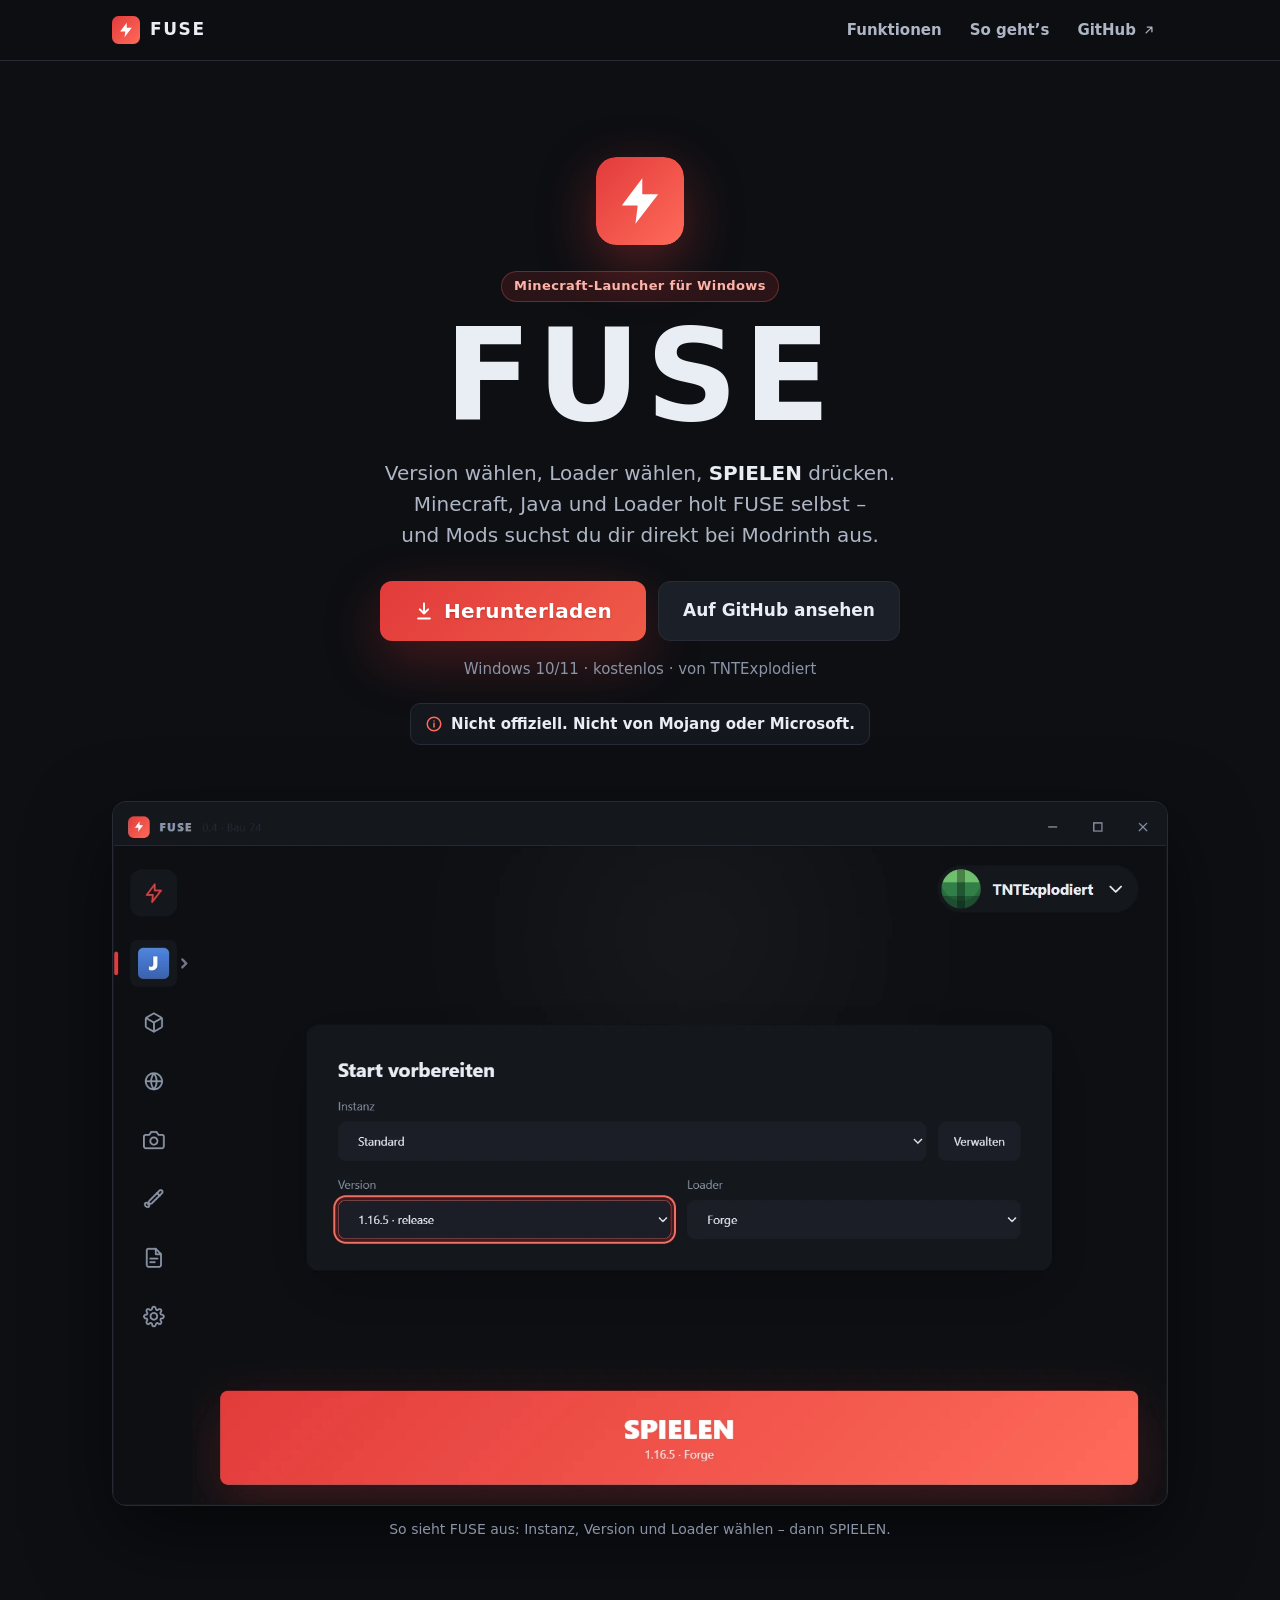
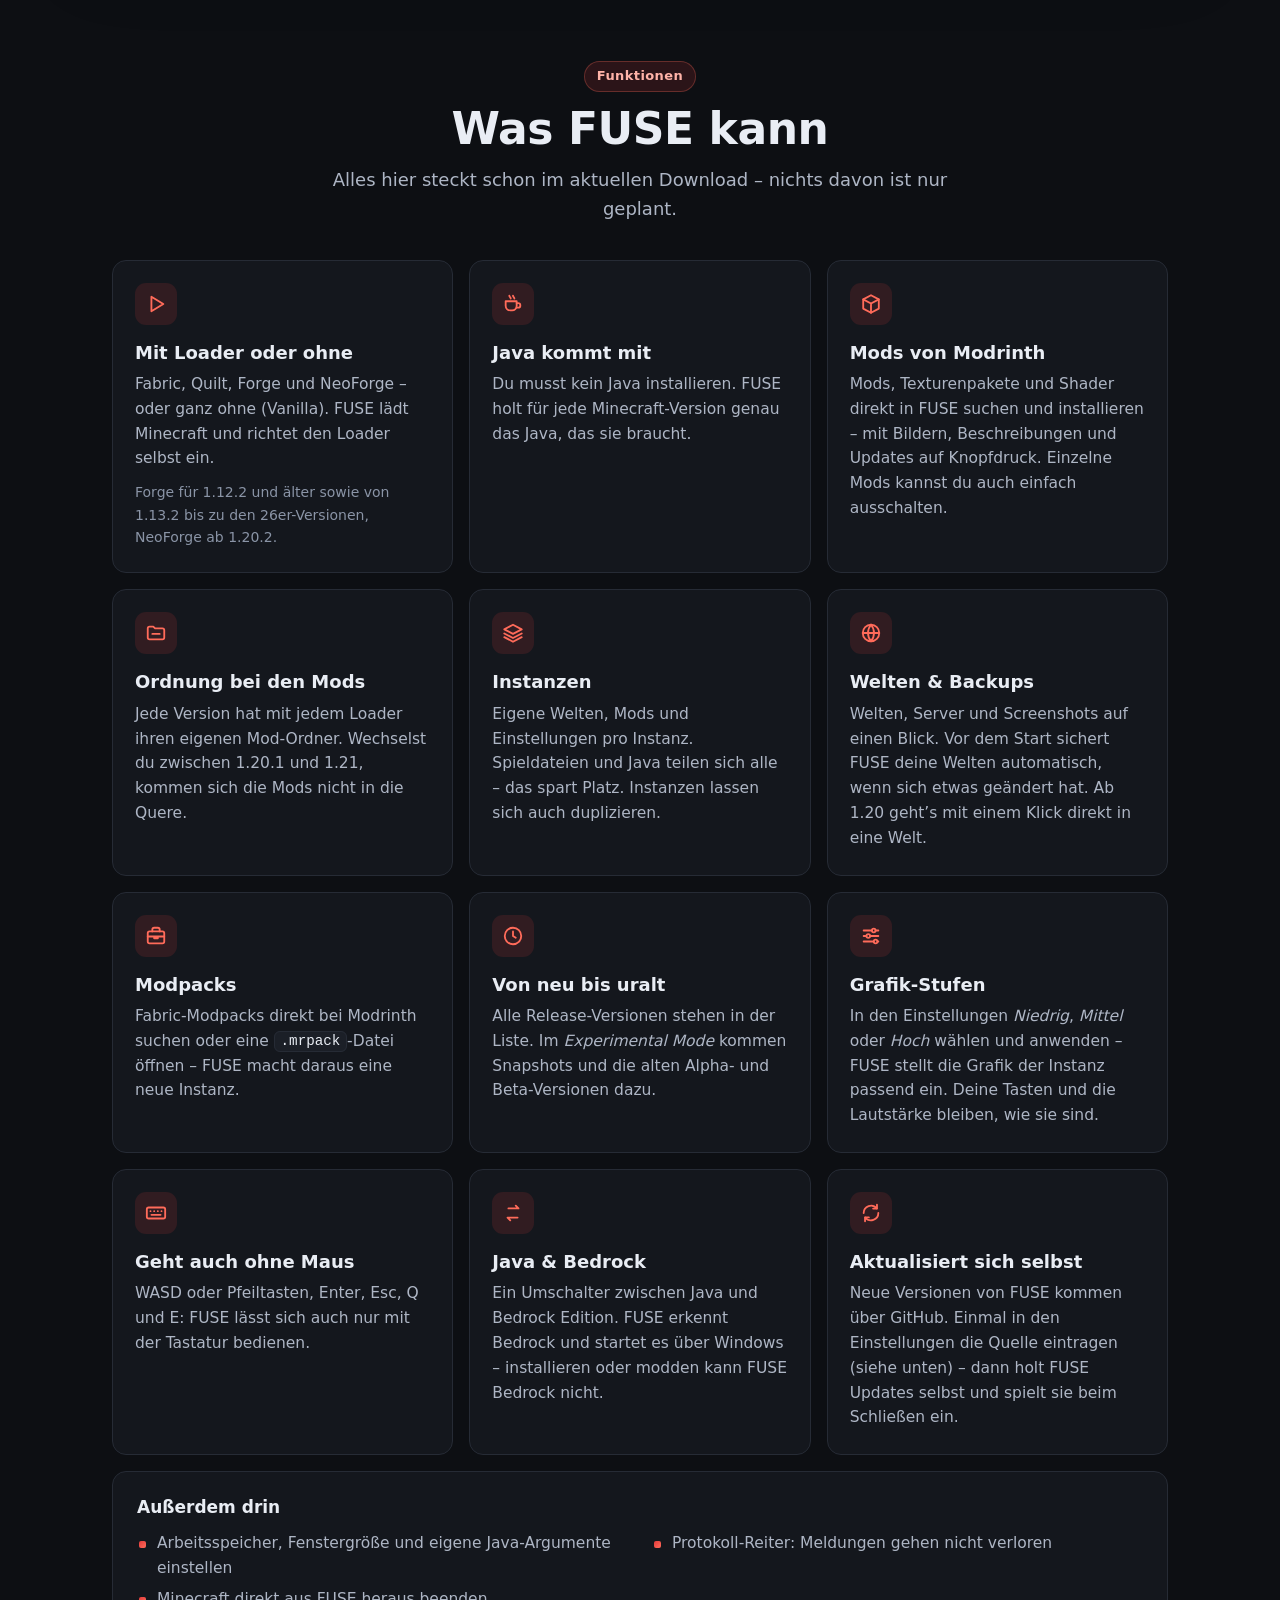
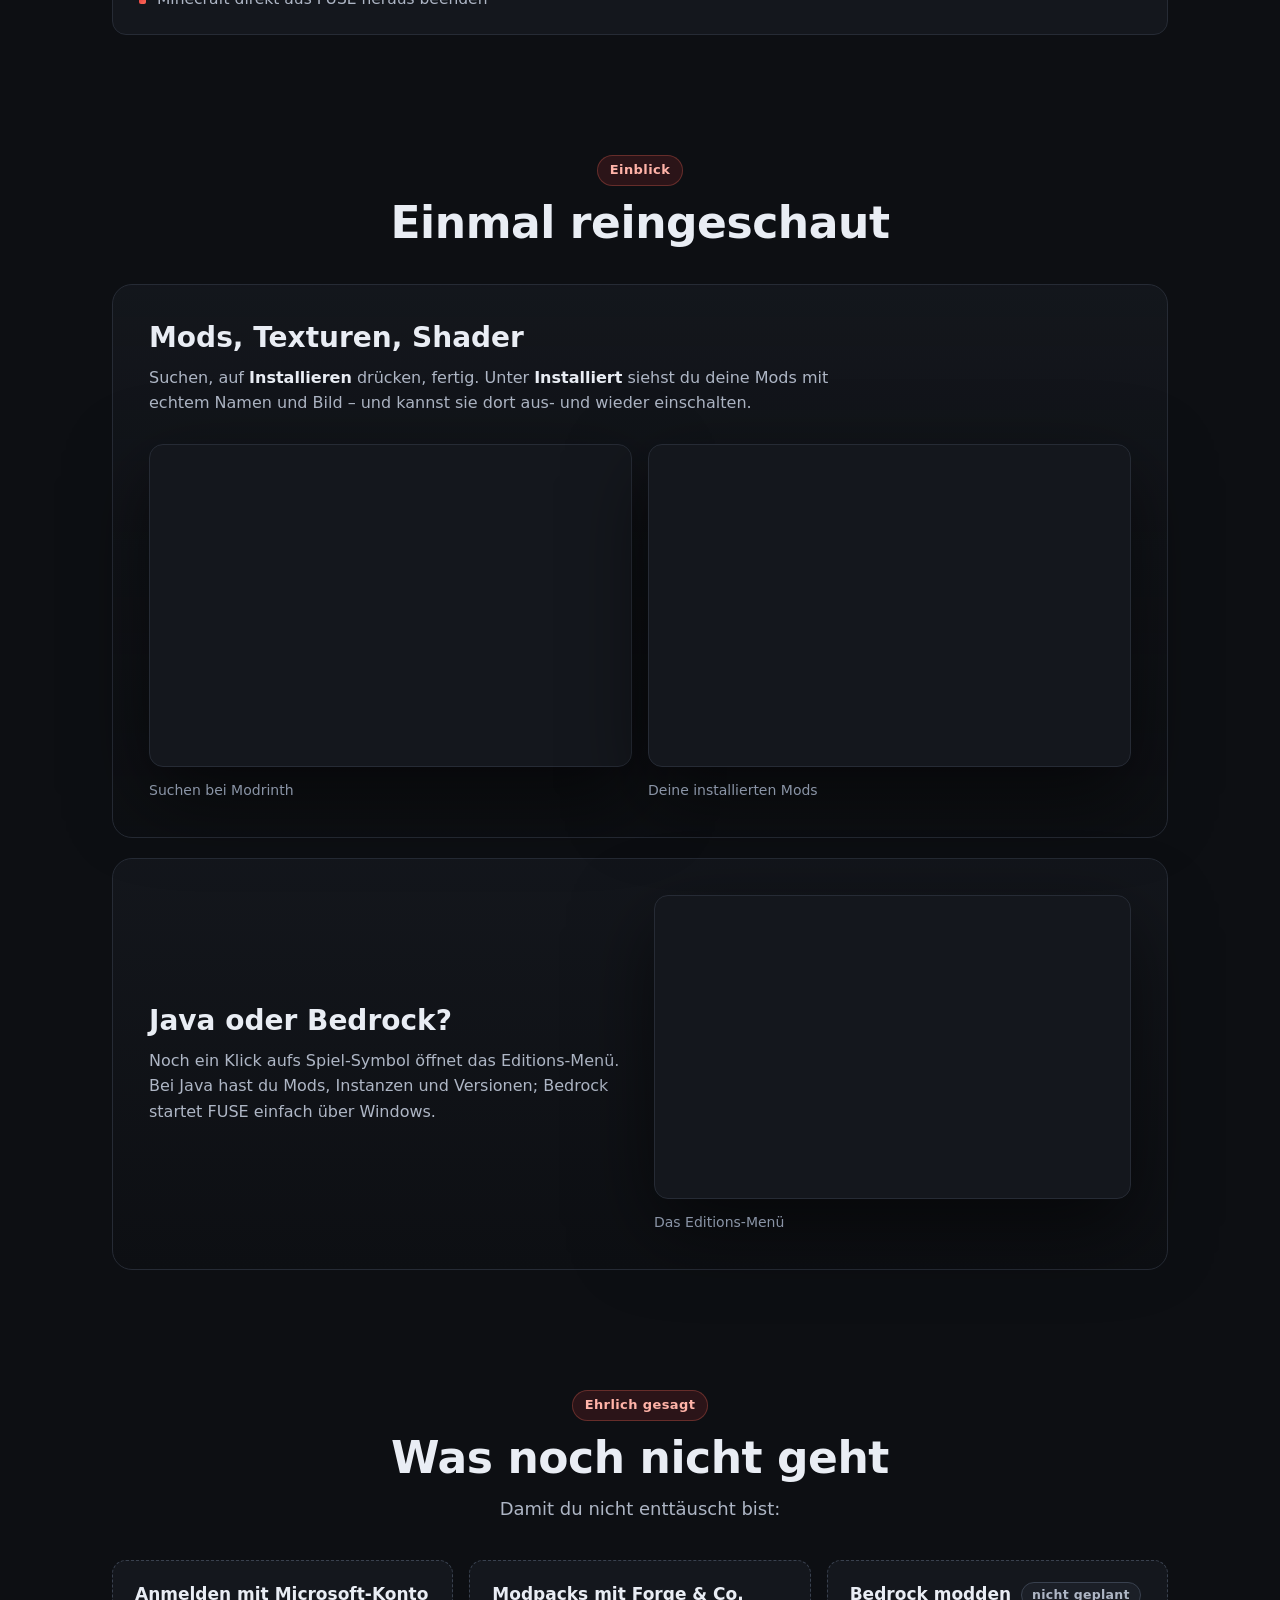
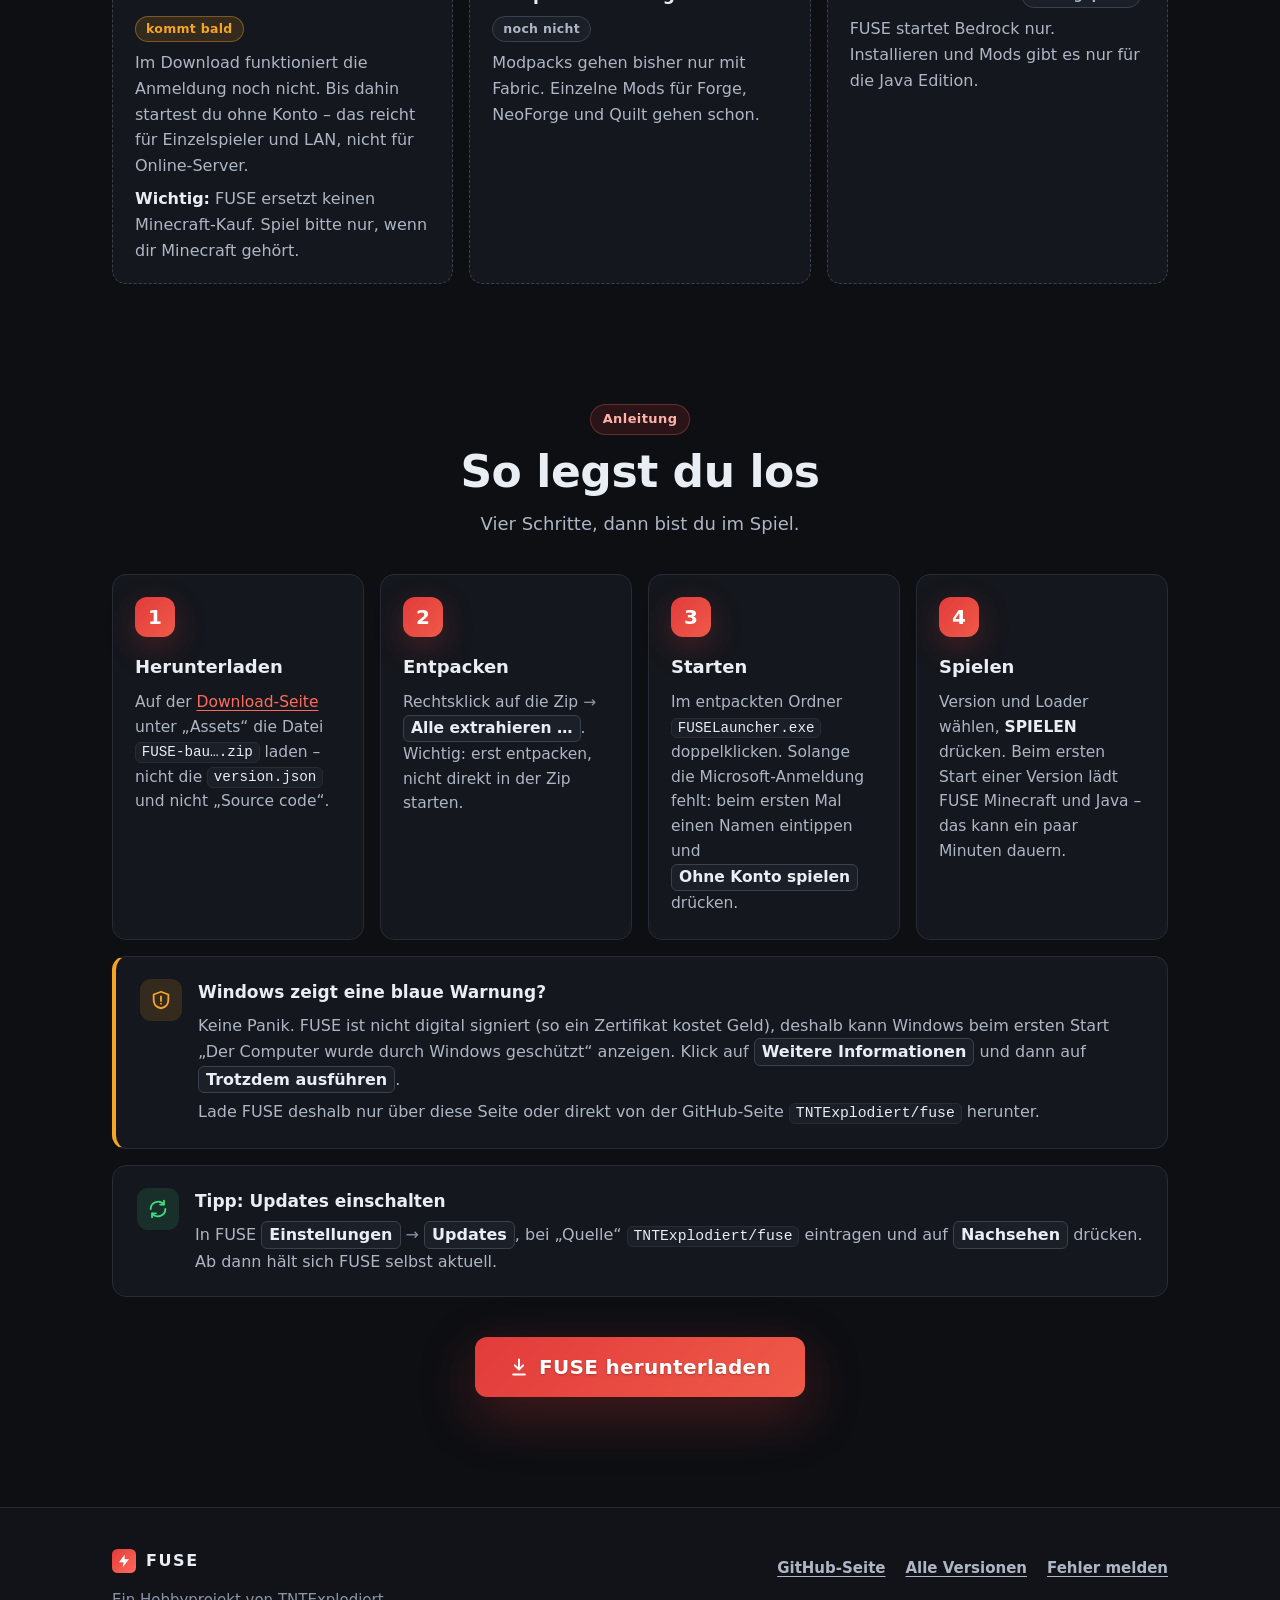
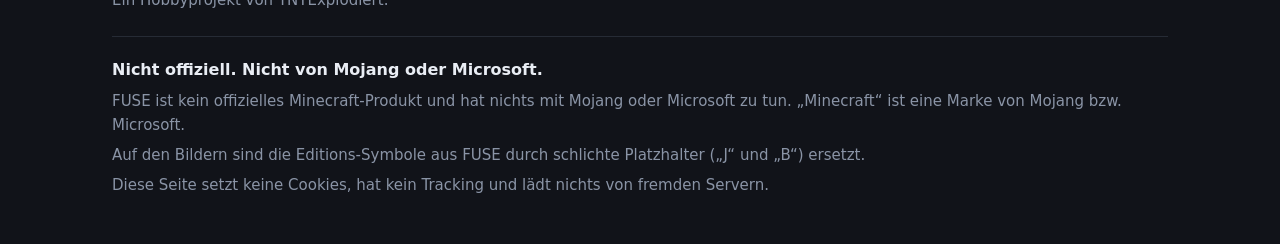
==== docs/index.html @ 9ece1433 "Webseite für FUSE Co-Authored-By: Claude Opus 5.5 <noreply@anthropic.com>" ====
<!DOCTYPE html>
<html lang="de">
<head>
  <meta charset="utf-8">
  <meta name="viewport" content="width=device-width, initial-scale=1">
  <!-- Nichts von fremden Servern: keine Schriften, keine Skripte, kein Tracking. -->
  <meta http-equiv="Content-Security-Policy" content="default-src 'self'; img-src 'self'; style-src 'self'; script-src 'none'; object-src 'none'; base-uri 'none'; form-action 'none'">
  <meta name="referrer" content="strict-origin-when-cross-origin">
  <title>FUSE</title>
  <meta name="description" content="FUSE ist ein kostenloser Minecraft-Launcher für Windows 10/11: Vanilla, Fabric, Quilt, Forge und NeoForge, Mods direkt von Modrinth, Instanzen und eigenes Java. Nicht offiziell. Nicht von Mojang oder Microsoft.">
  <meta name="author" content="TNTExplodiert">
  <meta name="theme-color" content="#0d0f13">
  <meta name="color-scheme" content="dark">

  <meta property="og:type" content="website">
  <meta property="og:locale" content="de_DE">
  <meta property="og:site_name" content="FUSE">
  <meta property="og:title" content="FUSE – Minecraft-Launcher für Windows">
  <meta property="og:description" content="Kostenlos für Windows 10/11. Vanilla, Fabric, Quilt, Forge und NeoForge, Mods direkt von Modrinth, Instanzen und eigenes Java. Nicht offiziell. Nicht von Mojang oder Microsoft.">
  <meta property="og:image" content="https://tntexplodiert.github.io/fuse/bilder/og-bild.png">
  <meta property="og:image:width" content="1200">
  <meta property="og:image:height" content="630">
  <meta property="og:image:alt" content="FUSE-Logo und ein Bild des Launchers mit dem roten SPIELEN-Knopf">
  <meta name="twitter:card" content="summary_large_image">

  <link rel="icon" href="favicon.ico" sizes="32x32">
  <link rel="icon" href="icon.svg" type="image/svg+xml">
  <link rel="apple-touch-icon" href="apple-touch-icon.png">
  <link rel="stylesheet" href="stil.css">
</head>
<body>
  <a class="sprung" href="#inhalt">Zum Inhalt springen</a>

  <header class="leiste">
    <div class="huelle leiste-innen">
      <a class="marke" href="#inhalt">
        <img src="icon.svg" width="28" height="28" alt="">
        <span>FUSE</span>
      </a>
      <nav aria-label="Bereiche der Seite">
        <ul>
          <li class="nur-breit"><a href="#funktionen">Funktionen</a></li>
          <li><a href="#so-gehts">So geht’s</a></li>
          <li>
            <a href="https://github.com/TNTExplodiert/fuse">GitHub
              <svg viewBox="0 0 24 24" fill="none" stroke="currentColor" stroke-width="2.2" stroke-linecap="round" stroke-linejoin="round" aria-hidden="true"><path d="M7 17 17 7M9 7h8v8"/></svg>
            </a>
          </li>
        </ul>
      </nav>
    </div>
  </header>

  <main id="inhalt">
    <div class="huelle">

      <section class="held" aria-labelledby="titel">
        <img class="held-logo" src="icon.svg" width="88" height="88" alt="FUSE-Logo: ein weißer Blitz auf rotem Grund">
        <p class="etikett">Minecraft-Launcher für Windows</p>
        <h1 id="titel">FUSE</h1>
        <p class="einleitung">
          Version wählen, Loader wählen, <strong>SPIELEN</strong> drücken.
          Minecraft, Java und Loader holt FUSE selbst – und Mods suchst du dir
          direkt bei Modrinth aus.
        </p>
        <div class="knoepfe">
          <a class="knopf knopf-haupt" href="https://github.com/TNTExplodiert/fuse/releases/latest">
            <svg viewBox="0 0 24 24" fill="none" stroke="currentColor" stroke-width="2.4" stroke-linecap="round" stroke-linejoin="round" aria-hidden="true"><path d="M12 3v12M7 10l5 5 5-5M5 21h14"/></svg>
            Herunterladen
          </a>
          <a class="knopf knopf-zweit" href="https://github.com/TNTExplodiert/fuse">Auf GitHub ansehen</a>
        </div>
        <p class="hinweis-klein">Windows 10/11 · kostenlos · von TNTExplodiert</p>
        <p class="nicht-offiziell">
          <svg viewBox="0 0 24 24" fill="none" stroke="currentColor" stroke-width="2" stroke-linecap="round" stroke-linejoin="round" aria-hidden="true"><circle cx="12" cy="12" r="9"/><path d="M12 11v5M12 8h.01"/></svg>
          <strong>Nicht offiziell. Nicht von Mojang oder Microsoft.</strong>
        </p>
      </section>

      <figure class="buehne">
        <div class="fenster">
          <img src="bilder/start.webp"
               srcset="bilder/start-800.webp 800w, bilder/start.webp 1612w"
               sizes="(min-width: 1144px) 1080px, calc(100vw - 40px)"
               width="1612" height="1076" fetchpriority="high"
               alt="Das FUSE-Fenster: links die Seitenleiste, in der Mitte die Karte „Start vorbereiten“ mit Instanz „Standard“, Version 1.16.5 und Loader Forge, unten der große rote SPIELEN-Knopf.">
        </div>
        <figcaption>So sieht FUSE aus: Instanz, Version und Loader wählen – dann SPIELEN.</figcaption>
      </figure>

      <!-- Jede Karte ist gegen launcher/STAND.md („Was FUSE kann“ und die
           Bau-Abschnitte) bzw. den Quelltext geprüft und steckt im Download
           (Bau 74, gilt auch für Bau 75). Die Microsoft-Anmeldung steht
           deshalb NICHT hier (azure_id ist im Download leer).
           „Ohne Konto spielen“ steht bewusst nicht als Werbe-Karte hier,
           sondern nur ehrlich unter „Was noch nicht geht“ (mit Kauf-Hinweis). -->
      <section id="funktionen" class="abschnitt" aria-labelledby="funktionen-titel">
        <div class="abschnitt-kopf">
          <p class="etikett">Funktionen</p>
          <h2 id="funktionen-titel">Was FUSE kann</h2>
          <p>Alles hier steckt schon im aktuellen Download – nichts davon ist nur geplant.</p>
        </div>

        <ul class="karten">
          <li class="karte">
            <span class="symbol"><svg viewBox="0 0 24 24" fill="none" stroke="currentColor" stroke-width="2" stroke-linecap="round" stroke-linejoin="round" aria-hidden="true"><path d="M7 4v16l13-8z"/></svg></span>
            <h3>Mit Loader oder ohne</h3>
            <p>Fabric, Quilt, Forge und NeoForge – oder ganz ohne (Vanilla). FUSE lädt Minecraft und richtet den Loader selbst ein.</p>
            <p class="klein">Forge für 1.12.2 und älter sowie von 1.13.2 bis zu den 26er-Versionen, NeoForge ab 1.20.2.</p>
          </li>
          <li class="karte">
            <span class="symbol"><svg viewBox="0 0 24 24" fill="none" stroke="currentColor" stroke-width="2" stroke-linecap="round" stroke-linejoin="round" aria-hidden="true"><path d="M4 9h12v5a5 5 0 0 1-5 5H9a5 5 0 0 1-5-5z"/><path d="M16 11h1.5a2.5 2.5 0 0 1 0 5H16"/><path d="M8 3c0 1.5 1.5 1.5 1.5 3M12 3c0 1.5 1.5 1.5 1.5 3"/></svg></span>
            <h3>Java kommt mit</h3>
            <p>Du musst kein Java installieren. FUSE holt für jede Minecraft-Version genau das Java, das sie braucht.</p>
          </li>
          <li class="karte">
            <span class="symbol"><svg viewBox="0 0 24 24" fill="none" stroke="currentColor" stroke-width="2" stroke-linecap="round" stroke-linejoin="round" aria-hidden="true"><path d="M12 2.5 3.5 7v10l8.5 4.5 8.5-4.5V7z"/><path d="M3.5 7 12 11.5 20.5 7M12 11.5v10"/></svg></span>
            <h3>Mods von Modrinth</h3>
            <p>Mods, Texturenpakete und Shader direkt in FUSE suchen und installieren – mit Bildern, Beschreibungen und Updates auf Knopfdruck. Einzelne Mods kannst du auch einfach ausschalten.</p>
          </li>
          <li class="karte">
            <span class="symbol"><svg viewBox="0 0 24 24" fill="none" stroke="currentColor" stroke-width="2" stroke-linecap="round" stroke-linejoin="round" aria-hidden="true"><path d="M3 7a2 2 0 0 1 2-2h4l2 2h8a2 2 0 0 1 2 2v8a2 2 0 0 1-2 2H5a2 2 0 0 1-2-2z"/><path d="M8 13h8"/></svg></span>
            <h3>Ordnung bei den Mods</h3>
            <p>Jede Version hat mit jedem Loader ihren eigenen Mod-Ordner. Wechselst du zwischen 1.20.1 und 1.21, kommen sich die Mods nicht in die Quere.</p>
          </li>
          <li class="karte">
            <span class="symbol"><svg viewBox="0 0 24 24" fill="none" stroke="currentColor" stroke-width="2" stroke-linecap="round" stroke-linejoin="round" aria-hidden="true"><path d="M12 3 2.5 8 12 13l9.5-5z"/><path d="M2.5 12.5 12 17.5l9.5-5M2.5 16.5 12 21.5l9.5-5"/></svg></span>
            <h3>Instanzen</h3>
            <p>Eigene Welten, Mods und Einstellungen pro Instanz. Spieldateien und Java teilen sich alle – das spart Platz. Instanzen lassen sich auch duplizieren.</p>
          </li>
          <li class="karte">
            <span class="symbol"><svg viewBox="0 0 24 24" fill="none" stroke="currentColor" stroke-width="2" stroke-linecap="round" stroke-linejoin="round" aria-hidden="true"><circle cx="12" cy="12" r="9"/><path d="M3 12h18M12 3a14 14 0 0 1 0 18M12 3a14 14 0 0 0 0 18"/></svg></span>
            <h3>Welten &amp; Backups</h3>
            <p>Welten, Server und Screenshots auf einen Blick. Vor dem Start sichert FUSE deine Welten automatisch, wenn sich etwas geändert hat. Ab 1.20 geht’s mit einem Klick direkt in eine Welt.</p>
          </li>
          <li class="karte">
            <span class="symbol"><svg viewBox="0 0 24 24" fill="none" stroke="currentColor" stroke-width="2" stroke-linecap="round" stroke-linejoin="round" aria-hidden="true"><rect x="3" y="7" width="18" height="13" rx="2"/><path d="M8 7V5a2 2 0 0 1 2-2h4a2 2 0 0 1 2 2v2M3 12.5h18M10 12.5v2h4v-2"/></svg></span>
            <h3>Modpacks</h3>
            <p>Fabric-Modpacks direkt bei Modrinth suchen oder eine <code>.mrpack</code>-Datei öffnen – FUSE macht daraus eine neue Instanz.</p>
          </li>
          <li class="karte">
            <span class="symbol"><svg viewBox="0 0 24 24" fill="none" stroke="currentColor" stroke-width="2" stroke-linecap="round" stroke-linejoin="round" aria-hidden="true"><circle cx="12" cy="12" r="9"/><path d="M12 7v5l3 2"/></svg></span>
            <h3>Von neu bis uralt</h3>
            <p>Alle Release-Versionen stehen in der Liste. Im <em>Experimental Mode</em> kommen Snapshots und die alten Alpha- und Beta-Versionen dazu.</p>
          </li>
          <li class="karte">
            <span class="symbol"><svg viewBox="0 0 24 24" fill="none" stroke="currentColor" stroke-width="2" stroke-linecap="round" stroke-linejoin="round" aria-hidden="true"><path d="M4 6h9M17 6h3M4 12h3M11 12h9M4 18h11M19 18h1"/><circle cx="15" cy="6" r="2"/><circle cx="9" cy="12" r="2"/><circle cx="17" cy="18" r="2"/></svg></span>
            <h3>Grafik-Stufen</h3>
            <p>In den Einstellungen <em>Niedrig</em>, <em>Mittel</em> oder <em>Hoch</em> wählen und anwenden – FUSE stellt die Grafik der Instanz passend ein. Deine Tasten und die Lautstärke bleiben, wie sie sind.</p>
          </li>
          <li class="karte">
            <span class="symbol"><svg viewBox="0 0 24 24" fill="none" stroke="currentColor" stroke-width="2" stroke-linecap="round" stroke-linejoin="round" aria-hidden="true"><rect x="2" y="6" width="20" height="12" rx="2"/><path d="M6 10h.01M10 10h.01M14 10h.01M18 10h.01M7 14h10"/></svg></span>
            <h3>Geht auch ohne Maus</h3>
            <p>WASD oder Pfeiltasten, Enter, Esc, Q und E: FUSE lässt sich auch nur mit der Tastatur bedienen.</p>
          </li>
          <li class="karte">
            <span class="symbol"><svg viewBox="0 0 24 24" fill="none" stroke="currentColor" stroke-width="2" stroke-linecap="round" stroke-linejoin="round" aria-hidden="true"><path d="M7 7h11l-3-3M17 17H6l3 3"/></svg></span>
            <h3>Java &amp; Bedrock</h3>
            <p>Ein Umschalter zwischen Java und Bedrock Edition. FUSE erkennt Bedrock und startet es über Windows – installieren oder modden kann FUSE Bedrock nicht.</p>
          </li>
          <li class="karte">
            <span class="symbol"><svg viewBox="0 0 24 24" fill="none" stroke="currentColor" stroke-width="2" stroke-linecap="round" stroke-linejoin="round" aria-hidden="true"><path d="M20 12a8 8 0 0 1-14.3 4.9M4 12a8 8 0 0 1 14.3-4.9"/><path d="M18.5 3v4.2h-4.2M5.5 21v-4.2h4.2"/></svg></span>
            <h3>Aktualisiert sich selbst</h3>
            <p>Neue Versionen von FUSE kommen über GitHub. Einmal in den Einstellungen die Quelle eintragen (siehe unten) – dann holt FUSE Updates selbst und spielt sie beim Schließen ein.</p>
          </li>
        </ul>

        <div class="ausserdem">
          <h3>Außerdem drin</h3>
          <ul>
            <li>Arbeitsspeicher, Fenstergröße und eigene Java-Argumente einstellen</li>
            <li>Protokoll-Reiter: Meldungen gehen nicht verloren</li>
            <li>Minecraft direkt aus FUSE heraus beenden</li>
          </ul>
        </div>
      </section>

      <section class="abschnitt" aria-labelledby="einblick-titel">
        <div class="abschnitt-kopf">
          <p class="etikett">Einblick</p>
          <h2 id="einblick-titel">Einmal reingeschaut</h2>
        </div>

        <div class="einblick">
          <div class="einblick-text">
            <h3>Mods, Texturen, Shader</h3>
            <p>
              Suchen, auf <strong>Installieren</strong> drücken, fertig. Unter
              <strong>Installiert</strong> siehst du deine Mods mit echtem Namen
              und Bild – und kannst sie dort aus- und wieder einschalten.
            </p>
          </div>
          <div class="einblick-bilder zwei">
            <figure>
              <div class="fenster">
                <img src="bilder/mods-suche.webp"
                     srcset="bilder/mods-suche-640.webp 640w, bilder/mods-suche.webp 1072w"
                     sizes="(min-width: 1144px) 484px, (min-width: 720px) calc(50vw - 76px), calc(100vw - 76px)"
                     width="1072" height="715" loading="lazy" decoding="async"
                     alt="FUSE, Bereich Mods mit „Suchen“: eine Liste von Modrinth mit Fabric API, Sodium, Iris Shaders, Entity Culling und Cloth Config API, jeweils mit Downloadzahl und Knopf „Installieren“.">
              </div>
              <figcaption>Suchen bei Modrinth</figcaption>
            </figure>
            <figure>
              <div class="fenster">
                <img src="bilder/mods-installiert.webp"
                     srcset="bilder/mods-installiert-640.webp 640w, bilder/mods-installiert.webp 1072w"
                     sizes="(min-width: 1144px) 484px, (min-width: 720px) calc(50vw - 76px), calc(100vw - 76px)"
                     width="1072" height="715" loading="lazy" decoding="async"
                     alt="FUSE, Bereich Mods mit „Installiert“: installierte Mods wie Cloth Config API, Fabric API, Iris Shaders, Sodium und Xaeros Minimap, jeweils mit Knopf „Ausschalten“ und grünem Haken „Installiert“.">
              </div>
              <figcaption>Deine installierten Mods</figcaption>
            </figure>
          </div>
        </div>

        <div class="einblick einblick-schmal">
          <div class="einblick-text">
            <h3>Java oder Bedrock?</h3>
            <p>
              Noch ein Klick aufs Spiel-Symbol öffnet das Editions-Menü. Bei
              Java hast du Mods, Instanzen und Versionen; Bedrock startet FUSE
              einfach über Windows.
            </p>
          </div>
          <div class="einblick-bilder">
            <figure>
              <div class="fenster fenster-klein">
                <img src="bilder/edition-menue.webp" width="520" height="330"
                     loading="lazy" decoding="async"
                     alt="Ausschnitt aus FUSE: ein aufgeklapptes Menü mit „Java Edition – Mods, Instanzen, Versionen“ (ausgewählt) und „Bedrock Edition – Minecraft für Windows“.">
              </div>
              <figcaption>Das Editions-Menü</figcaption>
            </figure>
          </div>
        </div>
      </section>

      <section class="abschnitt" aria-labelledby="bald-titel">
        <div class="abschnitt-kopf">
          <p class="etikett">Ehrlich gesagt</p>
          <h2 id="bald-titel">Was noch nicht geht</h2>
          <p>Damit du nicht enttäuscht bist:</p>
        </div>
        <ul class="ehrlich">
          <li>
            <h3>Anmelden mit Microsoft-Konto <span class="marke-bald">kommt bald</span></h3>
            <p>Im Download funktioniert die Anmeldung noch nicht. Bis dahin startest du ohne Konto – das reicht für Einzelspieler und LAN, nicht für Online-Server.</p>
            <p><strong>Wichtig:</strong> FUSE ersetzt keinen Minecraft-Kauf. Spiel bitte nur, wenn dir Minecraft gehört.</p>
          </li>
          <li>
            <h3>Modpacks mit Forge &amp; Co. <span class="marke-nein">noch nicht</span></h3>
            <p>Modpacks gehen bisher nur mit Fabric. Einzelne Mods für Forge, NeoForge und Quilt gehen schon.</p>
          </li>
          <li>
            <h3>Bedrock modden <span class="marke-nein">nicht geplant</span></h3>
            <p>FUSE startet Bedrock nur. Installieren und Mods gibt es nur für die Java Edition.</p>
          </li>
        </ul>
      </section>

      <section id="so-gehts" class="abschnitt" aria-labelledby="so-gehts-titel">
        <div class="abschnitt-kopf">
          <p class="etikett">Anleitung</p>
          <h2 id="so-gehts-titel">So legst du los</h2>
          <p>Vier Schritte, dann bist du im Spiel.</p>
        </div>

        <ol class="schritte">
          <li>
            <h3>Herunterladen</h3>
            <p>Auf der <a href="https://github.com/TNTExplodiert/fuse/releases/latest">Download-Seite</a> unter „Assets“ die Datei <code>FUSE-bau….zip</code> laden – nicht die <code>version.json</code> und nicht „Source code“.</p>
          </li>
          <li>
            <h3>Entpacken</h3>
            <p>Rechtsklick auf die Zip <span class="pfeil" aria-hidden="true">→</span><span class="nur-vorlesen"> dann</span> <span class="knopftext">Alle extrahieren …</span>. Wichtig: erst entpacken, nicht direkt in der Zip starten.</p>
          </li>
          <li>
            <h3>Starten</h3>
            <p>Im entpackten Ordner <code>FUSELauncher.exe</code> doppelklicken. Solange die Microsoft-Anmeldung fehlt: beim ersten Mal einen Namen eintippen und <span class="knopftext">Ohne Konto spielen</span> drücken.</p>
          </li>
          <li>
            <h3>Spielen</h3>
            <p>Version und Loader wählen, <strong>SPIELEN</strong> drücken. Beim ersten Start einer Version lädt FUSE Minecraft und Java – das kann ein paar Minuten dauern.</p>
          </li>
        </ol>

        <aside class="kasten kasten-warn" aria-labelledby="smartscreen-titel">
          <span class="symbol"><svg viewBox="0 0 24 24" fill="none" stroke="currentColor" stroke-width="2" stroke-linecap="round" stroke-linejoin="round" aria-hidden="true"><path d="M12 3 4 6v6c0 5 3.5 8 8 9 4.5-1 8-4 8-9V6z"/><path d="M12 8v5M12 16h.01"/></svg></span>
          <div>
            <h3 id="smartscreen-titel">Windows zeigt eine blaue Warnung?</h3>
            <p>
              Keine Panik. FUSE ist nicht digital signiert (so ein Zertifikat kostet Geld),
              deshalb kann Windows beim ersten Start
              „Der Computer wurde durch Windows geschützt“ anzeigen.
              Klick auf <span class="knopftext">Weitere Informationen</span>
              und dann auf <span class="knopftext">Trotzdem ausführen</span>.
            </p>
            <p>Lade FUSE deshalb nur über diese Seite oder direkt von der GitHub-Seite <code>TNTExplodiert/fuse</code> herunter.</p>
          </div>
        </aside>

        <aside class="kasten kasten-tipp" aria-labelledby="updates-titel">
          <span class="symbol"><svg viewBox="0 0 24 24" fill="none" stroke="currentColor" stroke-width="2" stroke-linecap="round" stroke-linejoin="round" aria-hidden="true"><path d="M20 12a8 8 0 0 1-14.3 4.9M4 12a8 8 0 0 1 14.3-4.9"/><path d="M18.5 3v4.2h-4.2M5.5 21v-4.2h4.2"/></svg></span>
          <div>
            <h3 id="updates-titel">Tipp: Updates einschalten</h3>
            <p>
              In FUSE <span class="knopftext">Einstellungen</span>
              <span class="pfeil" aria-hidden="true">→</span><span class="nur-vorlesen"> dann</span>
              <span class="knopftext">Updates</span>, bei „Quelle“
              <code>TNTExplodiert/fuse</code> eintragen und auf
              <span class="knopftext">Nachsehen</span> drücken.
              Ab dann hält sich FUSE selbst aktuell.
            </p>
          </div>
        </aside>

        <div class="unten-knopf">
          <a class="knopf knopf-haupt" href="https://github.com/TNTExplodiert/fuse/releases/latest">
            <svg viewBox="0 0 24 24" fill="none" stroke="currentColor" stroke-width="2.4" stroke-linecap="round" stroke-linejoin="round" aria-hidden="true"><path d="M12 3v12M7 10l5 5 5-5M5 21h14"/></svg>
            FUSE herunterladen
          </a>
        </div>
      </section>

    </div>
  </main>

  <footer class="fuss">
    <div class="huelle fuss-raster">
      <div>
        <a class="marke" href="#inhalt">
          <img src="icon.svg" width="24" height="24" alt="">
          <span>FUSE</span>
        </a>
        <p class="fuss-wer">Ein Hobbyprojekt von TNTExplodiert.</p>
      </div>
      <ul class="fuss-links">
        <li><a href="https://github.com/TNTExplodiert/fuse">GitHub-Seite</a></li>
        <li><a href="https://github.com/TNTExplodiert/fuse/releases">Alle Versionen</a></li>
        <li><a href="https://github.com/TNTExplodiert/fuse/issues">Fehler melden</a></li>
      </ul>
      <div class="fuss-hinweis">
        <p><strong>Nicht offiziell. Nicht von Mojang oder Microsoft.</strong></p>
        <p>FUSE ist kein offizielles Minecraft-Produkt und hat nichts mit Mojang oder Microsoft zu tun. „Minecraft“ ist eine Marke von Mojang bzw. Microsoft.</p>
        <p>Auf den Bildern sind die Editions-Symbole aus FUSE durch schlichte Platzhalter („J“ und „B“) ersetzt.</p>
        <p>Diese Seite setzt keine Cookies, hat kein Tracking und lädt nichts von fremden Servern.</p>
      </div>
    </div>
  </footer>
</body>
</html>
---- docs/stil.css ----
/* FUSE – Webseite.
   Farben und Schrift kommen aus dem Launcher selbst (ui/index.html, :root).
   Bewusst einheitlich dunkel: das ist die Launcher-Welt. Alle Farben sind
   ausdrücklich gesetzt, nichts hängt am hellen/dunklen Modus des Browsers.
   Keine fremden Server: nur Systemschriften, alle Bilder liegen im Ordner. */

:root {
  --bg: #0d0f13;
  --bg-2: #14171d;
  --bg-3: #1b1f27;
  --rand: #262b35;
  --rand-hell: #39414f;
  --text: #e9edf4;
  --text-2: #8a94a6;
  --text-3: #aeb6c5;
  --akzent: #e23b3b;
  --akzent-2: #ff6b5a;
  /* Ende des Knopf-Verlaufs etwas dunkler als --akzent-2, damit weiße
     Schrift auf dem ganzen Knopf mindestens 3:1 hat (große, fette Schrift). */
  --akzent-knopf: #ef5a48;
  --warn: #f5a524;
  --gut: #3ddc84;
  --schrift: system-ui, "Segoe UI", Arial, sans-serif;
  --mono: ui-monospace, "Cascadia Mono", Consolas, monospace;
  --breite: 1120px;
  --rundung: 14px;
  --t-kurz: 120ms;
  --t-mittel: 180ms;
  --kurve: cubic-bezier(.2, .8, .2, 1);
  color-scheme: dark;
}

*,
*::before,
*::after {
  box-sizing: border-box;
}

html {
  background: var(--bg);
  color: var(--text);
  -webkit-text-size-adjust: 100%;
  text-size-adjust: 100%;
}

body {
  margin: 0;
  min-height: 100vh;
  background: var(--bg);
  color: var(--text);
  font-family: var(--schrift);
  font-size: 16px;
  line-height: 1.6;
  overflow-x: hidden;
}

/* Das feine Raster aus dem Launcher-Hintergrund. */
body::before {
  content: "";
  position: fixed;
  inset: 0;
  z-index: -1;
  pointer-events: none;
  opacity: .22;
  background-image:
    linear-gradient(rgba(255, 255, 255, .05) 1px, transparent 1px),
    linear-gradient(90deg, rgba(255, 255, 255, .05) 1px, transparent 1px);
  background-size: 32px 32px;
  -webkit-mask-image: radial-gradient(circle at 50% 20%, #000 0, transparent 70%);
  mask-image: radial-gradient(circle at 50% 20%, #000 0, transparent 70%);
}

img {
  display: block;
  max-width: 100%;
  height: auto;
}

a {
  color: var(--akzent-2);
  text-underline-offset: 3px;
}

a:hover {
  color: #ff8a7c;
}

h1,
h2,
h3,
p,
ul,
ol,
figure {
  margin: 0;
}

strong {
  color: var(--text);
  font-weight: 700;
}

code {
  font-family: var(--mono);
  font-size: .92em;
  padding: .1em .4em;
  border-radius: 6px;
  background: var(--bg-3);
  border: 1px solid var(--rand);
  color: var(--text);
  white-space: nowrap;
}

/* Tastatur-Fokus: derselbe Ring wie im Launcher. */
:focus {
  outline: none;
}

:focus-visible {
  outline: 2px solid var(--akzent-2);
  outline-offset: 3px;
  border-radius: 6px;
}

.huelle {
  width: 100%;
  max-width: var(--breite);
  margin: 0 auto;
  padding: 0 20px;
}

/* ---------- Sprunglink ---------- */

.sprung {
  position: absolute;
  left: 12px;
  top: -100px;
  z-index: 100;
  padding: 10px 16px;
  border-radius: 10px;
  background: var(--bg-3);
  color: var(--text);
  border: 1px solid var(--rand-hell);
  font-weight: 700;
  text-decoration: none;
}

.sprung:focus-visible {
  top: 12px;
}

/* ---------- Kopfleiste ---------- */

.leiste {
  position: sticky;
  top: 0;
  z-index: 10;
  background: rgba(13, 15, 19, .82);
  border-bottom: 1px solid var(--rand);
  -webkit-backdrop-filter: blur(10px);
  backdrop-filter: blur(10px);
}

.leiste-innen {
  display: flex;
  align-items: center;
  gap: 16px;
  min-height: 60px;
}

.marke {
  display: inline-flex;
  align-items: center;
  gap: 10px;
  color: var(--text);
  text-decoration: none;
  font-weight: 900;
  letter-spacing: 1.6px;
  font-size: 17px;
}

.marke:hover {
  color: var(--text);
}

.leiste nav {
  margin-left: auto;
}

.leiste ul {
  display: flex;
  gap: 4px;
  list-style: none;
  padding: 0;
}

.leiste nav a {
  display: inline-flex;
  align-items: center;
  gap: 6px;
  min-height: 40px;
  padding: 0 12px;
  border-radius: 10px;
  color: var(--text-3);
  text-decoration: none;
  font-size: 15px;
  font-weight: 600;
  transition: background-color var(--t-kurz) ease, color var(--t-kurz) ease;
}

.leiste nav a:hover {
  background: var(--bg-3);
  color: var(--text);
}

.leiste nav svg {
  width: 14px;
  height: 14px;
}

/* ---------- Kopf (Held) ---------- */

.held {
  position: relative;
  display: flex;
  flex-direction: column;
  align-items: center;
  text-align: center;
  padding-top: 72px;
  padding-bottom: 48px;
}

/* Roter Schein hinter dem Logo – wie unter dem SPIELEN-Knopf. */
.held::before {
  content: "";
  position: absolute;
  z-index: -1;
  top: -40px;
  left: 50%;
  width: min(900px, 100%);
  height: 520px;
  transform: translateX(-50%);
  background: radial-gradient(closest-side, rgba(226, 59, 59, .20), transparent);
  pointer-events: none;
}

.held-logo {
  width: 88px;
  height: 88px;
  border-radius: 20px;
  box-shadow: 0 18px 56px rgba(226, 59, 59, .35);
}

.etikett {
  display: inline-block;
  margin-top: 26px;
  padding: 4px 12px;
  border-radius: 999px;
  background: rgba(226, 59, 59, .14);
  border: 1px solid rgba(255, 107, 90, .28);
  color: #ffb3a8;
  font-size: 13px;
  font-weight: 700;
  letter-spacing: .4px;
}

.held h1 {
  margin-top: 10px;
  font-size: clamp(64px, 15vw, 128px);
  font-weight: 900;
  line-height: 1;
  letter-spacing: .04em;
  color: var(--text);
}

.einleitung {
  max-width: 32em;
  text-wrap: balance;
  margin-top: 18px;
  font-size: clamp(17px, 2.2vw, 20px);
  line-height: 1.55;
  color: var(--text-3);
}

.knoepfe {
  display: flex;
  flex-wrap: wrap;
  justify-content: center;
  gap: 12px;
  margin-top: 30px;
}

.knopf {
  display: inline-flex;
  align-items: center;
  justify-content: center;
  gap: 10px;
  min-height: 52px;
  padding: 0 24px;
  border-radius: 12px;
  font-weight: 800;
  font-size: 17px;
  text-decoration: none;
  transition: transform var(--t-mittel) var(--kurve), box-shadow var(--t-mittel) ease,
              background-color var(--t-kurz) ease, border-color var(--t-kurz) ease;
}

.knopf svg {
  width: 20px;
  height: 20px;
  flex: none;
}

.knopf-haupt {
  min-height: 60px;
  padding: 0 34px;
  font-size: 20px;
  letter-spacing: .3px;
  color: #fff;
  background: linear-gradient(135deg, var(--akzent), var(--akzent-knopf));
  box-shadow: 0 18px 56px rgba(226, 59, 59, .28);
  text-shadow: 0 1px 2px rgba(80, 10, 10, .35);
}

.knopf-haupt:hover {
  color: #fff;
  transform: translateY(-1px);
  box-shadow: 0 18px 76px rgba(226, 59, 59, .42);
}

.knopf-haupt:active {
  transform: scale(.985);
}

.knopf-zweit {
  color: var(--text);
  background: var(--bg-3);
  border: 1px solid var(--rand);
}

.knopf-zweit:hover {
  color: var(--text);
  border-color: var(--rand-hell);
  background: #222733;
}

.hinweis-klein {
  margin-top: 16px;
  color: var(--text-2);
  font-size: 15px;
}

.nicht-offiziell {
  display: inline-flex;
  align-items: center;
  gap: 8px;
  margin-top: 22px;
  padding: 8px 14px;
  border-radius: 10px;
  background: var(--bg-2);
  border: 1px solid var(--rand);
  color: var(--text);
  font-size: 15px;
  text-align: left;
}

.nicht-offiziell svg {
  width: 18px;
  height: 18px;
  flex: none;
  color: var(--akzent-2);
}

/* ---------- Großes Bild ---------- */

.buehne {
  position: relative;
  margin: 8px auto 0;
  max-width: 1080px;
}

.buehne::before {
  content: "";
  position: absolute;
  z-index: -1;
  inset: 40% 6% -6% 6%;
  background: radial-gradient(closest-side, rgba(226, 59, 59, .30), transparent);
  filter: blur(20px);
  pointer-events: none;
}

.fenster {
  border-radius: var(--rundung);
  border: 1px solid var(--rand);
  background: var(--bg-2);
  box-shadow: 0 30px 80px rgba(0, 0, 0, .55);
  overflow: hidden;
}

.fenster img {
  width: 100%;
}

figcaption {
  margin-top: 12px;
  color: var(--text-2);
  font-size: 14px;
  text-align: center;
}

/* ---------- Abschnitte ---------- */

.abschnitt {
  padding-top: 96px;
}

.abschnitt-kopf {
  max-width: 40em;
  margin: 0 auto 36px;
  text-align: center;
}

.abschnitt-kopf .etikett {
  margin-top: 0;
}

h2 {
  margin-top: 12px;
  font-size: clamp(30px, 5vw, 44px);
  font-weight: 900;
  line-height: 1.15;
  letter-spacing: -.01em;
  text-wrap: balance;
  color: var(--text);
}

.abschnitt-kopf p:not(.etikett) {
  margin-top: 12px;
  color: var(--text-3);
  font-size: 18px;
}

/* ---------- Funktionskarten ---------- */

.karten {
  display: grid;
  grid-template-columns: repeat(auto-fill, minmax(min(100%, 300px), 1fr));
  gap: 16px;
  list-style: none;
  padding: 0;
}

.karte {
  padding: 22px 22px 24px;
  border-radius: var(--rundung);
  background: var(--bg-2);
  border: 1px solid var(--rand);
  transition: transform var(--t-mittel) var(--kurve), border-color var(--t-kurz) ease;
}

.karte:hover {
  transform: translateY(-2px);
  border-color: var(--rand-hell);
}

.symbol {
  display: grid;
  place-items: center;
  width: 42px;
  height: 42px;
  border-radius: 11px;
  background: rgba(226, 59, 59, .14);
  color: var(--akzent-2);
}

.symbol svg {
  width: 22px;
  height: 22px;
}

.karte h3 {
  margin-top: 16px;
  font-size: 18px;
  font-weight: 800;
  line-height: 1.3;
  color: var(--text);
}

.karte p {
  margin-top: 8px;
  color: var(--text-3);
  font-size: 15.5px;
}

.karte .klein {
  margin-top: 10px;
  color: var(--text-2);
  font-size: 14px;
}

.ausserdem {
  margin-top: 16px;
  padding: 22px 24px;
  border-radius: var(--rundung);
  background: var(--bg-2);
  border: 1px solid var(--rand);
}

.ausserdem h3 {
  font-size: 17px;
  font-weight: 800;
}

.ausserdem ul {
  display: grid;
  grid-template-columns: repeat(auto-fill, minmax(min(100%, 420px), 1fr));
  gap: 6px 24px;
  margin-top: 10px;
  padding: 0;
  list-style: none;
  color: var(--text-3);
  font-size: 15.5px;
}

.ausserdem li {
  position: relative;
  padding-left: 20px;
}

.ausserdem li::before {
  content: "";
  position: absolute;
  left: 2px;
  top: .62em;
  width: 7px;
  height: 7px;
  border-radius: 2px;
  background: linear-gradient(135deg, var(--akzent), var(--akzent-2));
}

/* ---------- Einblicke (Bilder mit Text) ---------- */

.einblick {
  display: grid;
  gap: 28px;
  align-items: center;
  margin-top: 28px;
  padding: 28px;
  border-radius: 20px;
  background: linear-gradient(180deg, rgba(20, 23, 29, .9), rgba(13, 15, 19, .6));
  border: 1px solid var(--rand);
}

.einblick + .einblick {
  margin-top: 20px;
}

.einblick-text h3 {
  font-size: clamp(22px, 3vw, 28px);
  font-weight: 900;
  line-height: 1.2;
}

.einblick-text {
  max-width: 46em;
}

.einblick-text p {
  margin-top: 10px;
  color: var(--text-3);
}

.einblick-bilder {
  display: grid;
  gap: 16px;
}

.einblick-bilder figure {
  min-width: 0;
}

.einblick-bilder figcaption {
  text-align: left;
}

.fenster-klein {
  max-width: 520px;
}

/* ---------- Noch nicht drin ---------- */

.ehrlich {
  display: grid;
  grid-template-columns: repeat(auto-fill, minmax(min(100%, 320px), 1fr));
  gap: 16px;
  list-style: none;
  padding: 0;
}

.ehrlich li {
  padding: 20px 22px;
  border-radius: var(--rundung);
  background: var(--bg-2);
  border: 1px dashed var(--rand-hell);
  color: var(--text-3);
}

.ehrlich h3 {
  display: flex;
  flex-wrap: wrap;
  align-items: center;
  gap: 8px 10px;
  font-size: 17px;
  font-weight: 800;
  color: var(--text);
}

.ehrlich p {
  margin-top: 8px;
}

.marke-bald,
.marke-nein {
  display: inline-block;
  padding: 2px 10px;
  border-radius: 999px;
  font-size: 12.5px;
  font-weight: 800;
  letter-spacing: .3px;
}

.marke-bald {
  background: rgba(245, 165, 36, .14);
  border: 1px solid rgba(245, 165, 36, .38);
  color: var(--warn);
}

.marke-nein {
  background: var(--bg-3);
  border: 1px solid var(--rand-hell);
  color: var(--text-3);
}

/* ---------- So geht's ---------- */

.schritte {
  display: grid;
  grid-template-columns: repeat(auto-fill, minmax(min(100%, 240px), 1fr));
  gap: 16px;
  list-style: none;
  padding: 0;
  counter-reset: schritt;
}

.schritte li {
  position: relative;
  padding: 22px 22px 24px;
  border-radius: var(--rundung);
  background: var(--bg-2);
  border: 1px solid var(--rand);
  counter-increment: schritt;
  color: var(--text-3);
}

.schritte li::before {
  content: counter(schritt);
  display: grid;
  place-items: center;
  width: 40px;
  height: 40px;
  border-radius: 12px;
  background: linear-gradient(135deg, var(--akzent), var(--akzent-knopf));
  color: #fff;
  font-size: 20px;
  font-weight: 900;
  box-shadow: 0 10px 30px rgba(226, 59, 59, .25);
}

.schritte h3 {
  margin-top: 16px;
  font-size: 18px;
  font-weight: 800;
  color: var(--text);
}

.schritte p {
  margin-top: 8px;
  font-size: 15.5px;
}

.knopftext {
  display: inline-block;
  padding: 0 7px;
  border-radius: 6px;
  background: var(--bg-3);
  border: 1px solid var(--rand-hell);
  color: var(--text);
  font-weight: 600;
  white-space: nowrap;
}

.kasten {
  display: grid;
  grid-template-columns: auto 1fr;
  gap: 16px;
  margin-top: 16px;
  padding: 22px 24px;
  border-radius: var(--rundung);
  background: var(--bg-2);
  border: 1px solid var(--rand);
  color: var(--text-3);
}

.kasten-warn {
  border-left: 4px solid var(--warn);
}

.kasten .symbol {
  background: rgba(245, 165, 36, .14);
  color: var(--warn);
}

.kasten-tipp .symbol {
  background: rgba(61, 220, 132, .12);
  color: var(--gut);
}

.kasten h3 {
  font-size: 17px;
  font-weight: 800;
  color: var(--text);
}

.kasten p {
  margin-top: 6px;
}

.pfeil {
  color: var(--text-2);
}

/* Nur für Vorleseprogramme (statt des Pfeils, der nur zum Ansehen ist). */
.nur-vorlesen {
  position: absolute;
  width: 1px;
  height: 1px;
  overflow: hidden;
  clip: rect(0 0 0 0);
  clip-path: inset(50%);
  white-space: nowrap;
}

.unten-knopf {
  display: flex;
  justify-content: center;
  margin-top: 40px;
}

/* ---------- Fußzeile ---------- */

.fuss {
  margin-top: 110px;
  padding: 40px 0 48px;
  border-top: 1px solid var(--rand);
  background: rgba(20, 23, 29, .6);
  color: var(--text-2);
  font-size: 15px;
}

.fuss-raster {
  display: grid;
  gap: 24px;
}

.fuss .marke {
  font-size: 16px;
}

.fuss-wer {
  margin-top: 8px;
}

.fuss-links {
  display: flex;
  flex-wrap: wrap;
  gap: 6px 20px;
  list-style: none;
  padding: 0;
}

.fuss-links a {
  display: inline-flex;
  align-items: center;
  min-height: 40px;
  color: var(--text-3);
  font-weight: 600;
}

.fuss-links a:hover {
  color: var(--text);
}

.fuss-hinweis {
  padding-top: 20px;
  border-top: 1px solid var(--rand);
}

.fuss-hinweis strong {
  display: block;
  font-size: 16px;
}

.fuss-hinweis p + p {
  margin-top: 6px;
}

/* ---------- Breiten ---------- */

@media (min-width: 720px) {
  .huelle {
    padding: 0 32px;
  }

  .held {
    padding-top: 96px;
  }

  .einblick {
    padding: 36px;
  }

  .einblick-bilder.zwei {
    grid-template-columns: 1fr 1fr;
  }

  .fuss-raster {
    grid-template-columns: 1fr auto;
    align-items: start;
  }

  .fuss-hinweis {
    grid-column: 1 / -1;
  }
}

@media (min-width: 980px) {
  .einblick-schmal {
    grid-template-columns: 1fr 1fr;
  }

  .abschnitt {
    padding-top: 120px;
  }
}

@media (max-width: 520px) {
  .leiste-innen {
    gap: 8px;
  }

  .leiste nav a {
    padding: 0 9px;
    font-size: 14px;
  }

  .leiste .nur-breit {
    display: none;
  }

  .knoepfe {
    width: 100%;
  }

  .knoepfe .knopf {
    width: 100%;
  }

  .kasten {
    grid-template-columns: 1fr;
    padding: 20px;
  }

  .einblick {
    padding: 18px;
  }
}

/* ---------- Weniger Bewegung ---------- */

@media (prefers-reduced-motion: no-preference) {
  html {
    scroll-behavior: smooth;
  }
}

@media (prefers-reduced-motion: reduce) {
  *,
  *::before,
  *::after {
    transition: none !important;
    animation: none !important;
  }

  .karte:hover,
  .knopf-haupt:hover,
  .knopf-haupt:active {
    transform: none;
  }
}

/* Sprungziele nicht unter der festen Leiste verstecken. */
[id] {
  scroll-margin-top: 76px;
}
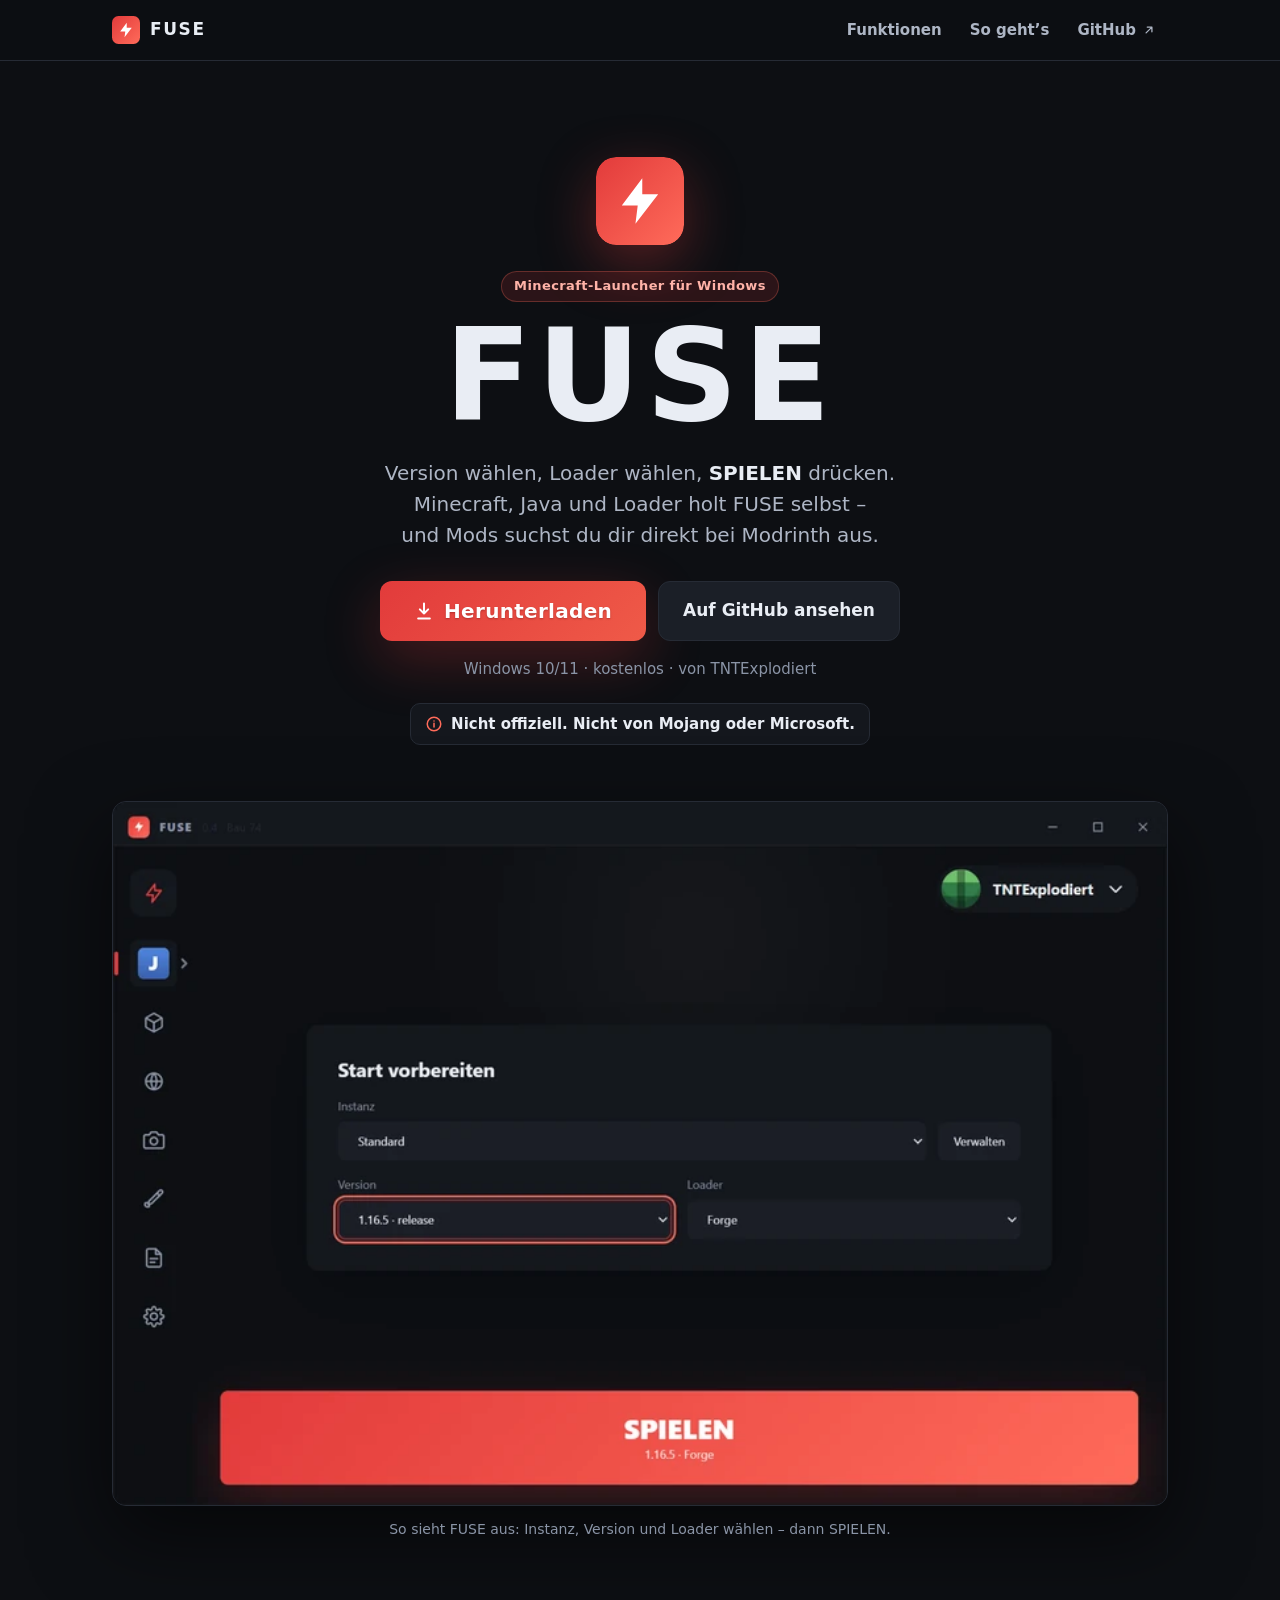
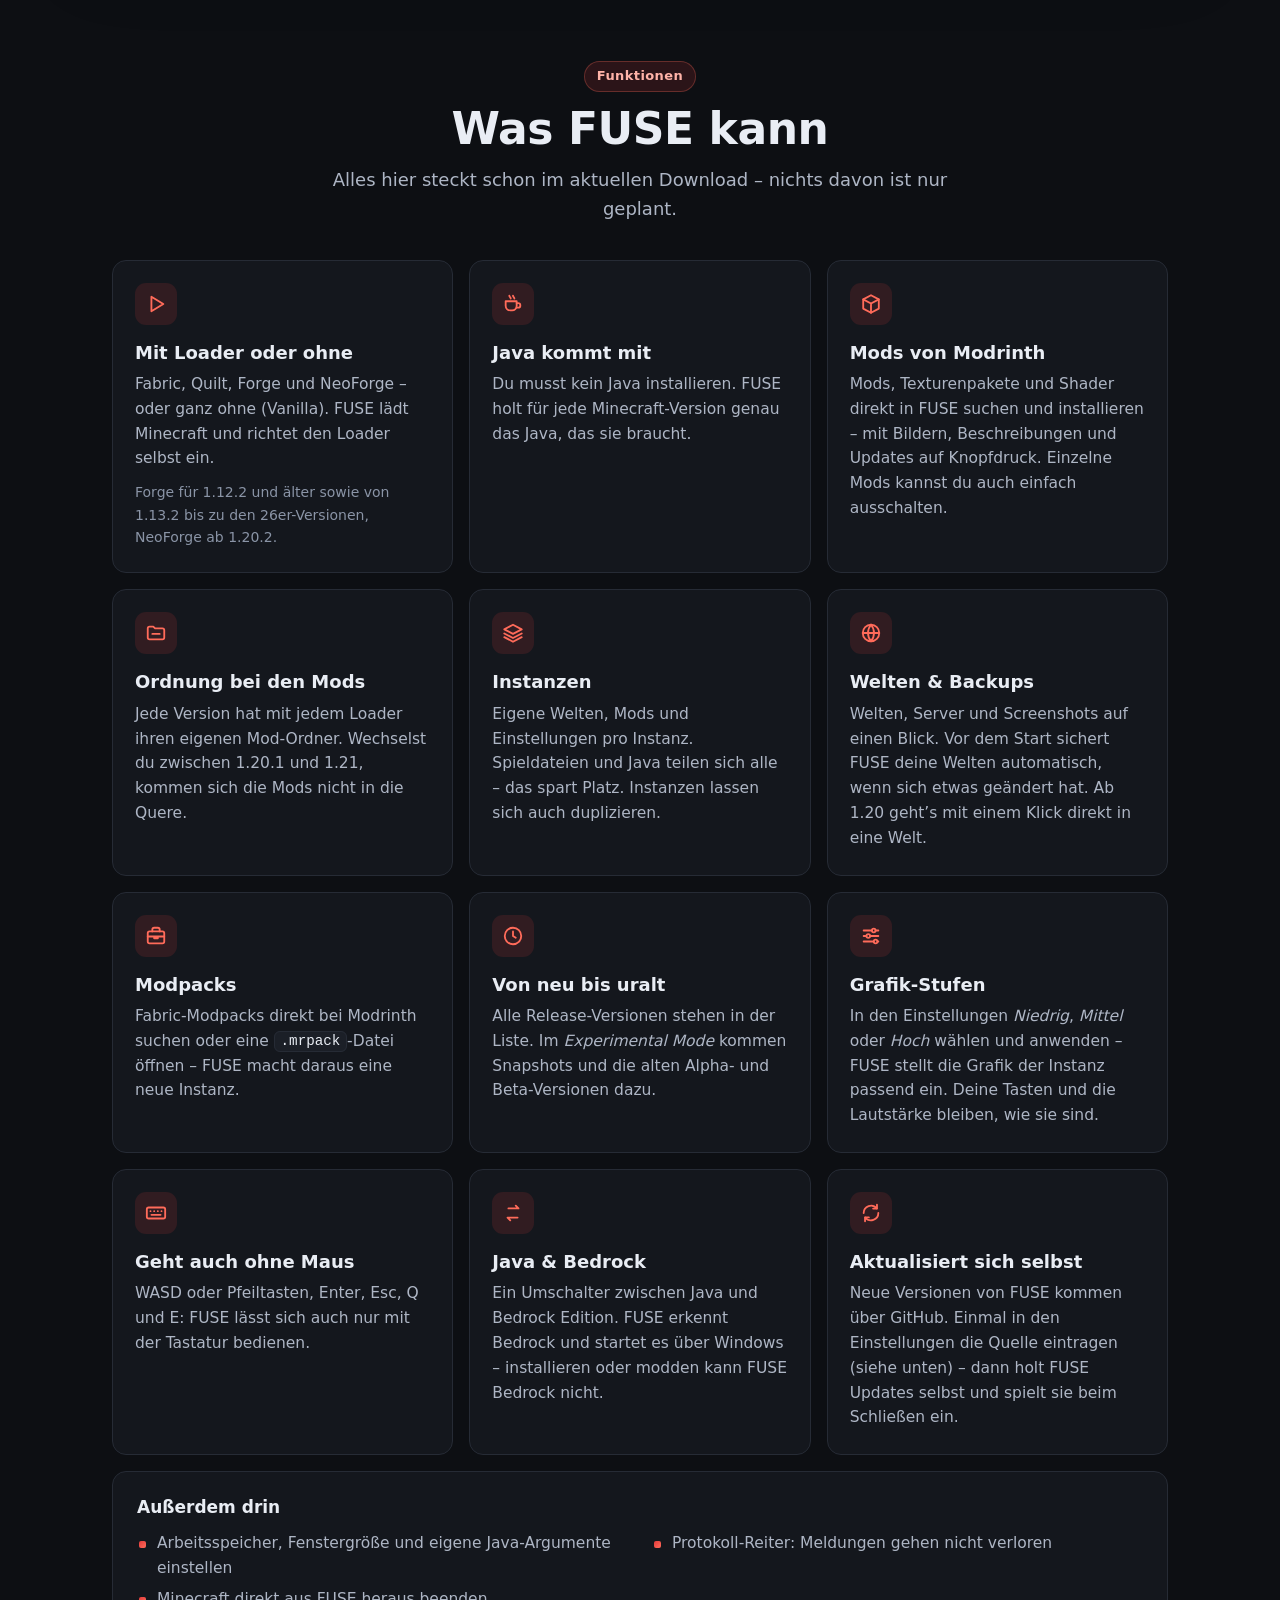
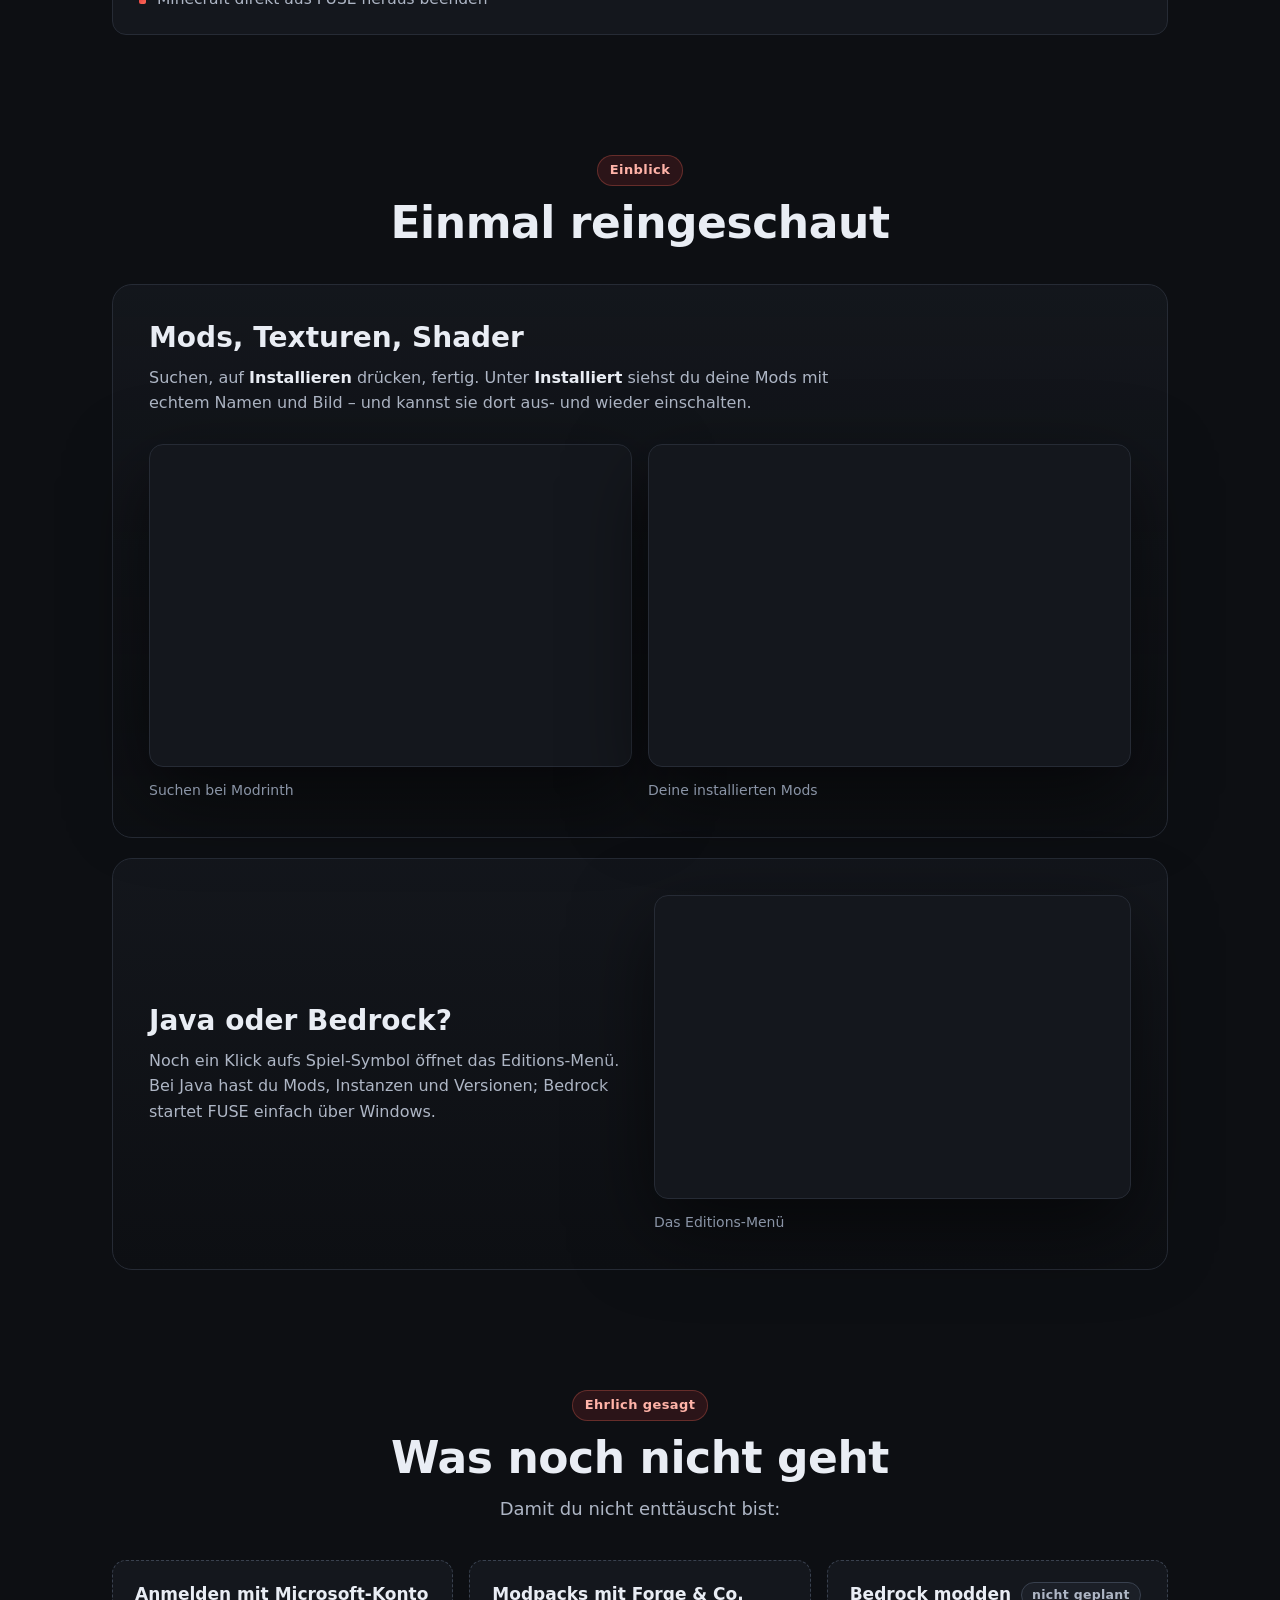
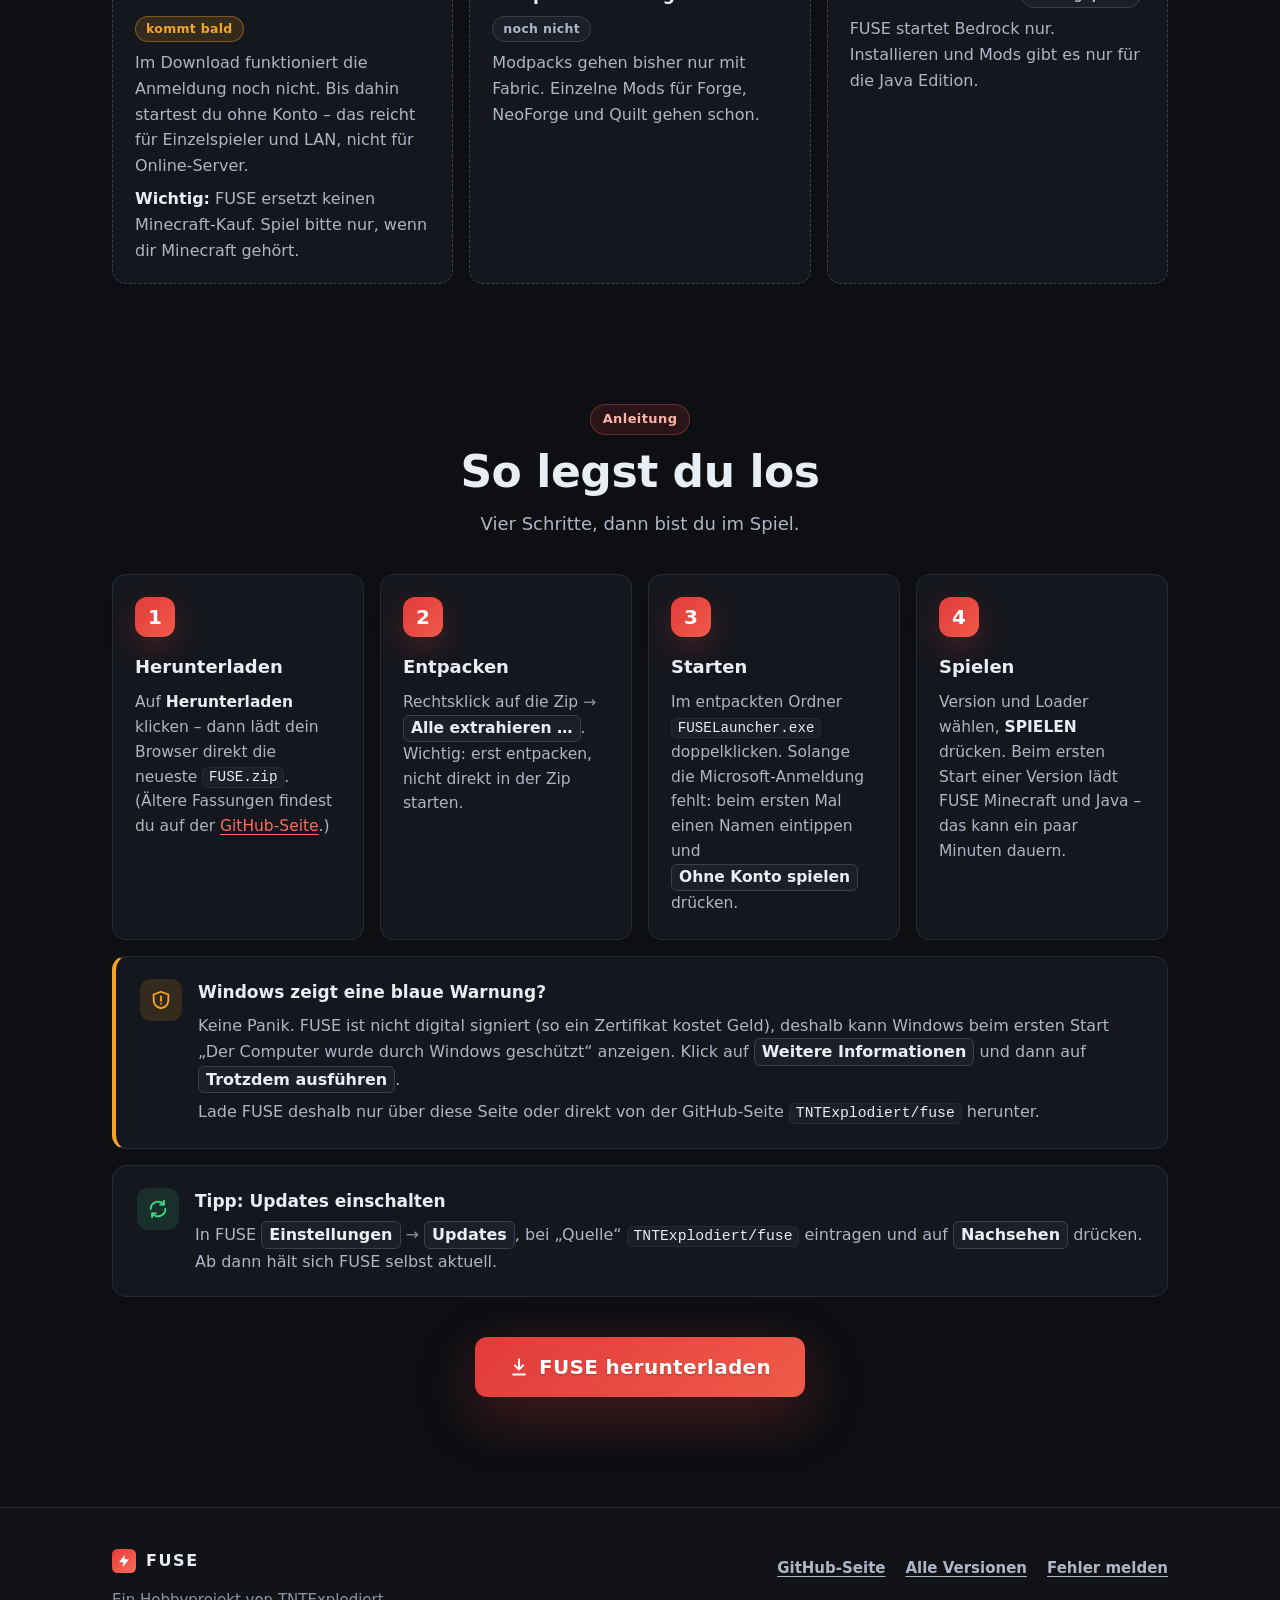
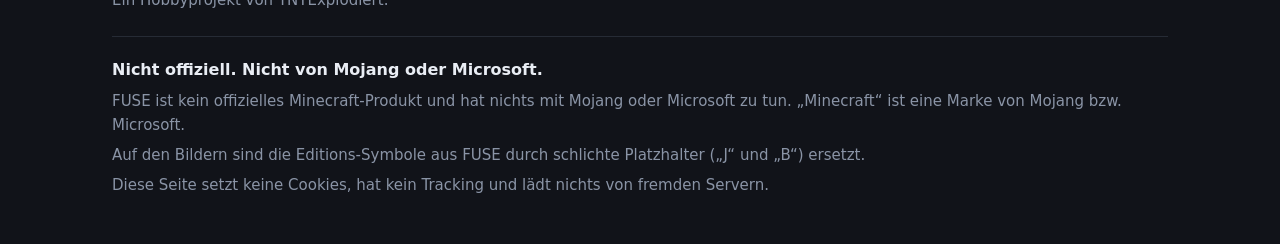
==== commit fdcd2644: "Herunterladen lädt FUSE.zip direkt Co-Authored-By: Claude Opus 5.5 <noreply@anthropic.com>" ====
--- a/docs/index.html
+++ b/docs/index.html
@@ -64,7 +64,7 @@
           direkt bei Modrinth aus.
         </p>
         <div class="knoepfe">
-          <a class="knopf knopf-haupt" href="https://github.com/TNTExplodiert/fuse/releases/latest">
+          <a class="knopf knopf-haupt" href="https://github.com/TNTExplodiert/fuse/releases/latest/download/FUSE.zip">
             <svg viewBox="0 0 24 24" fill="none" stroke="currentColor" stroke-width="2.4" stroke-linecap="round" stroke-linejoin="round" aria-hidden="true"><path d="M12 3v12M7 10l5 5 5-5M5 21h14"/></svg>
             Herunterladen
           </a>
@@ -269,7 +269,7 @@
         <ol class="schritte">
           <li>
             <h3>Herunterladen</h3>
-            <p>Auf der <a href="https://github.com/TNTExplodiert/fuse/releases/latest">Download-Seite</a> unter „Assets“ die Datei <code>FUSE-bau….zip</code> laden – nicht die <code>version.json</code> und nicht „Source code“.</p>
+            <p>Auf <strong>Herunterladen</strong> klicken – dann lädt dein Browser direkt die neueste <code>FUSE.zip</code>. (Ältere Fassungen findest du auf der <a href="https://github.com/TNTExplodiert/fuse/releases">GitHub-Seite</a>.)</p>
           </li>
           <li>
             <h3>Entpacken</h3>
@@ -316,7 +316,7 @@
         </aside>
 
         <div class="unten-knopf">
-          <a class="knopf knopf-haupt" href="https://github.com/TNTExplodiert/fuse/releases/latest">
+          <a class="knopf knopf-haupt" href="https://github.com/TNTExplodiert/fuse/releases/latest/download/FUSE.zip">
             <svg viewBox="0 0 24 24" fill="none" stroke="currentColor" stroke-width="2.4" stroke-linecap="round" stroke-linejoin="round" aria-hidden="true"><path d="M12 3v12M7 10l5 5 5-5M5 21h14"/></svg>
             FUSE herunterladen
           </a>
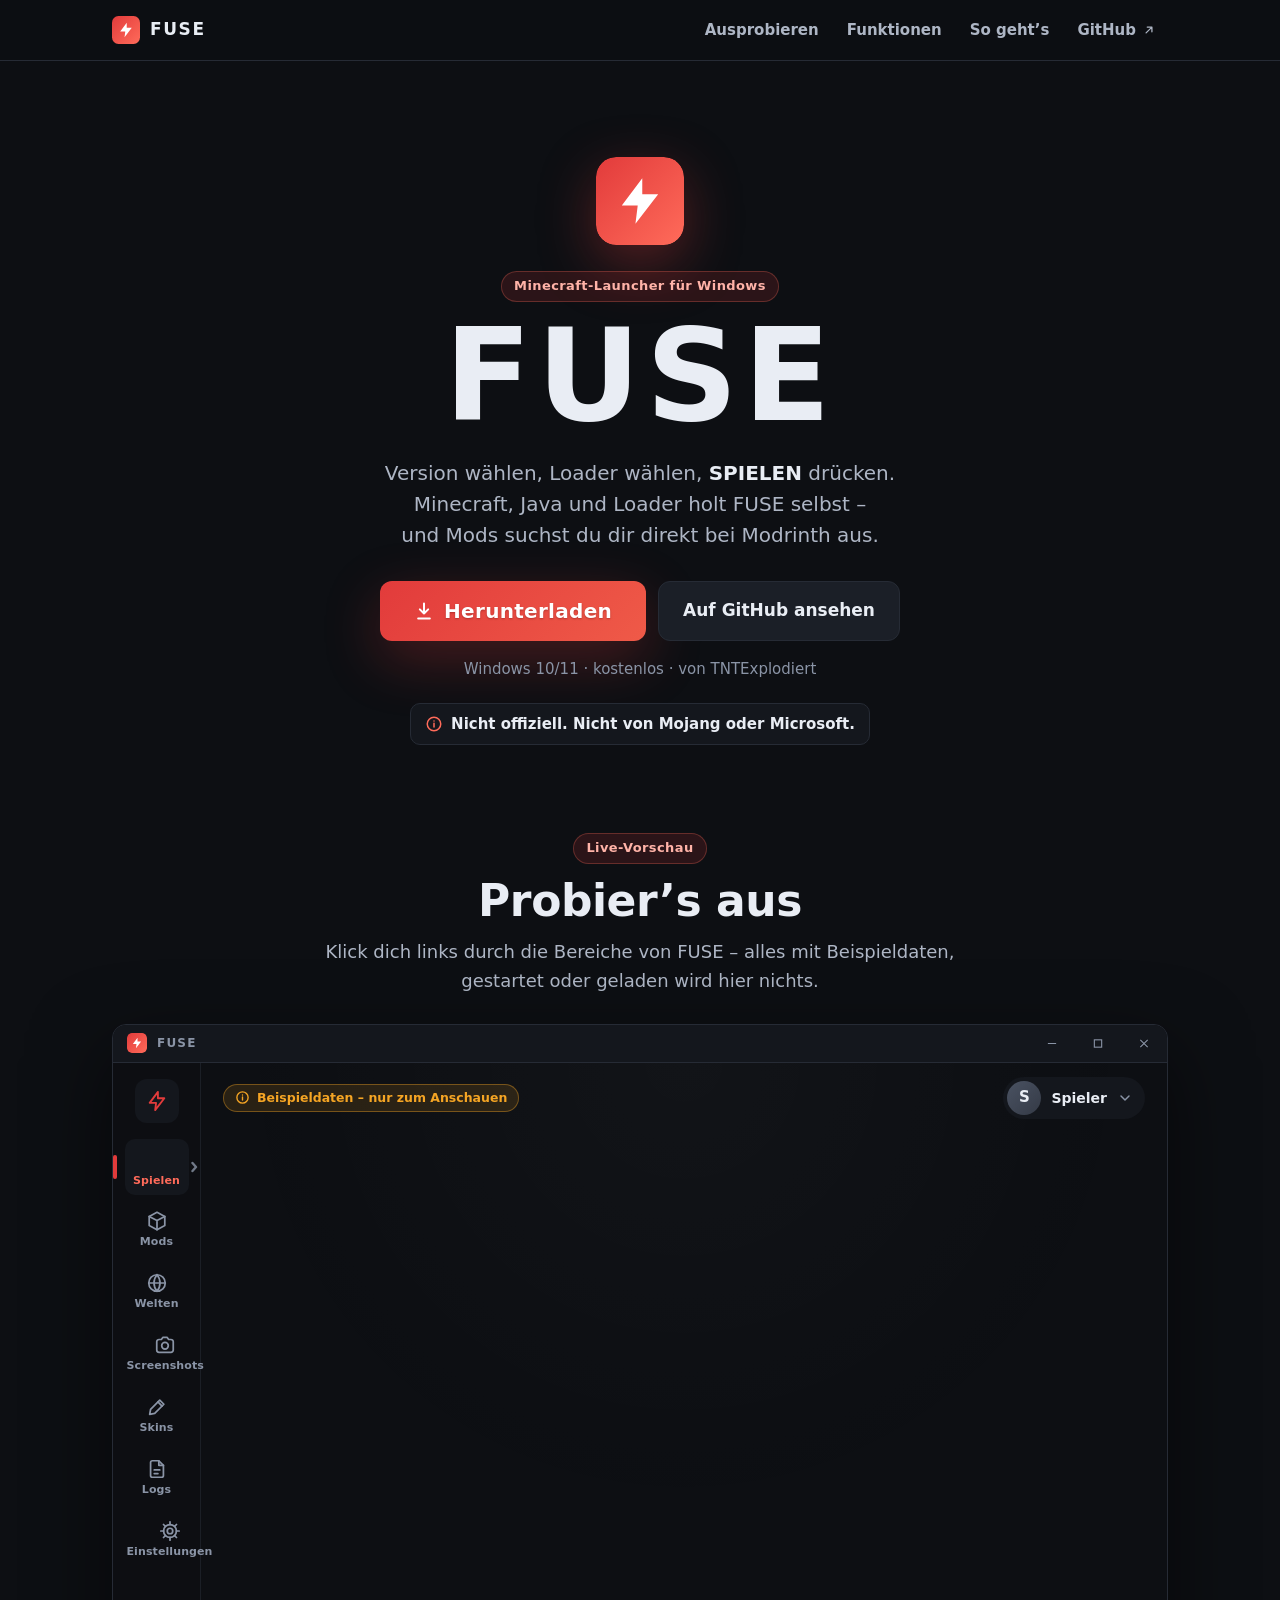
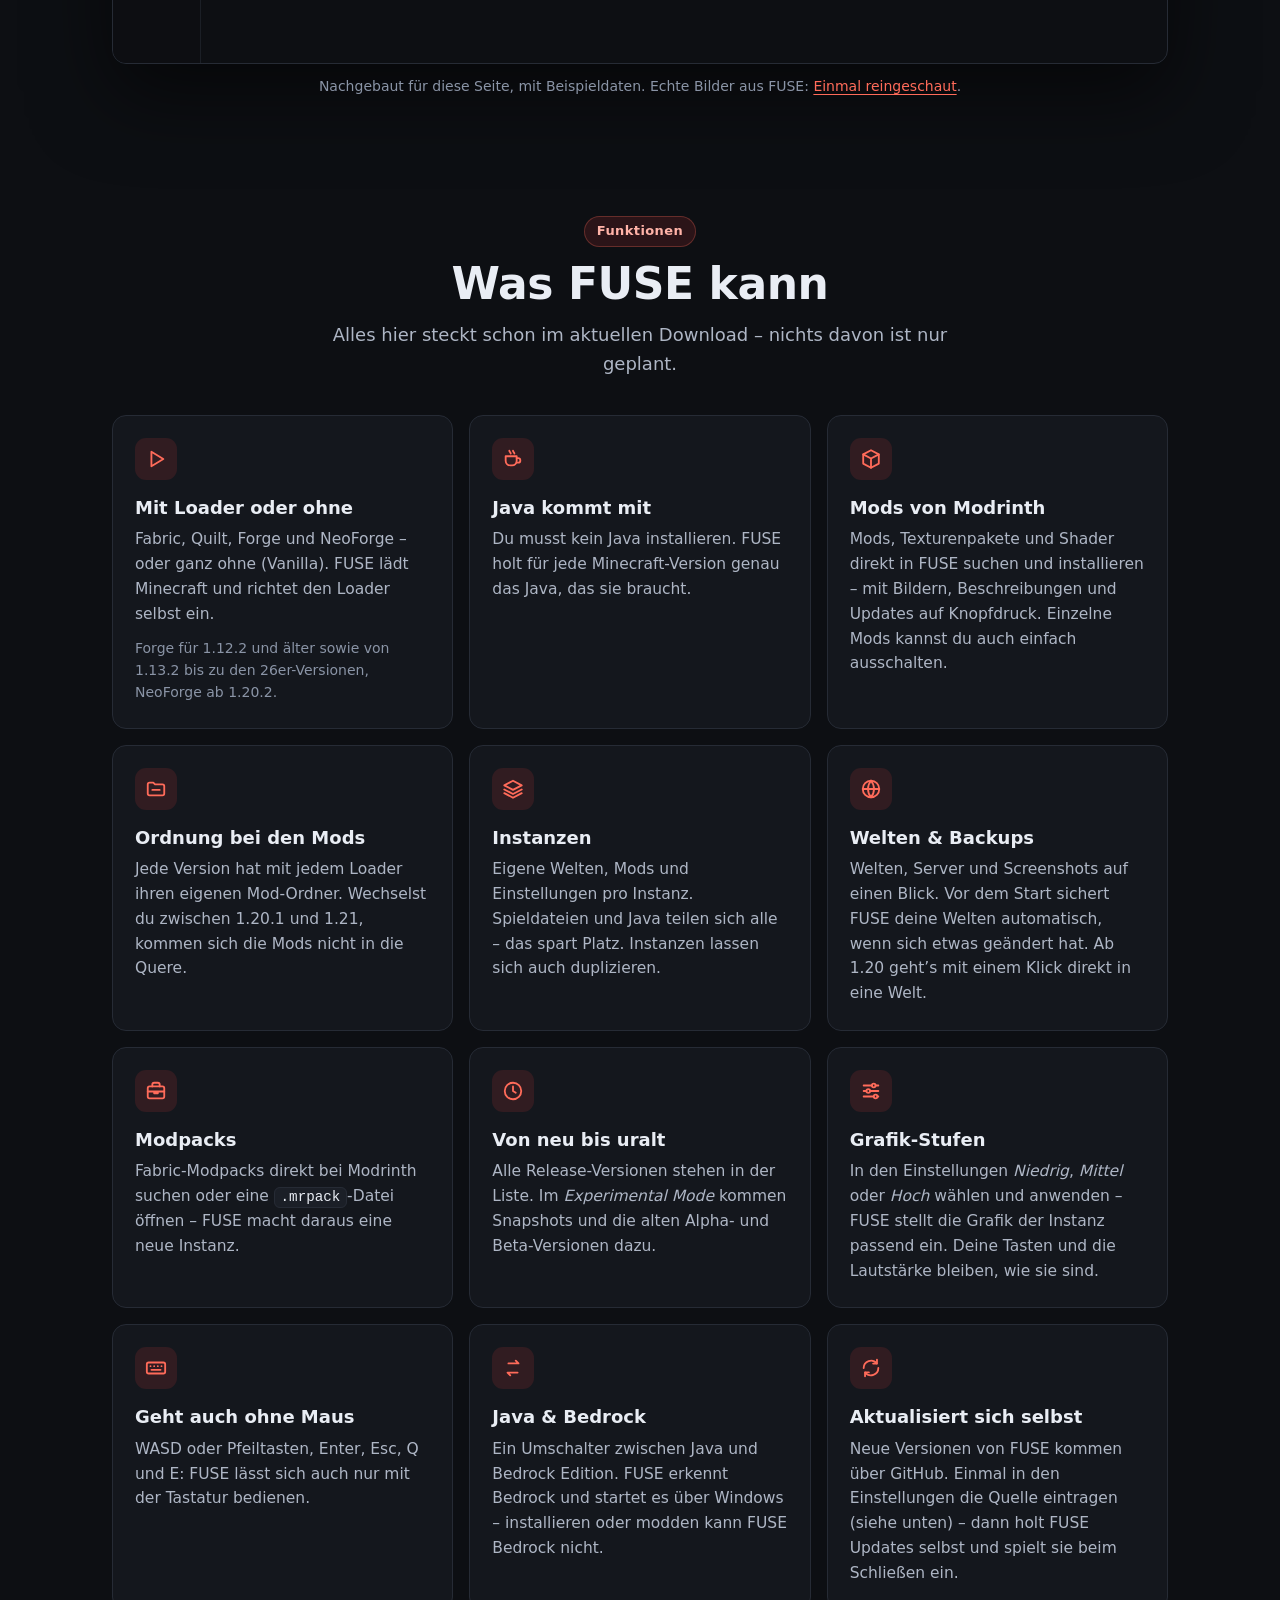
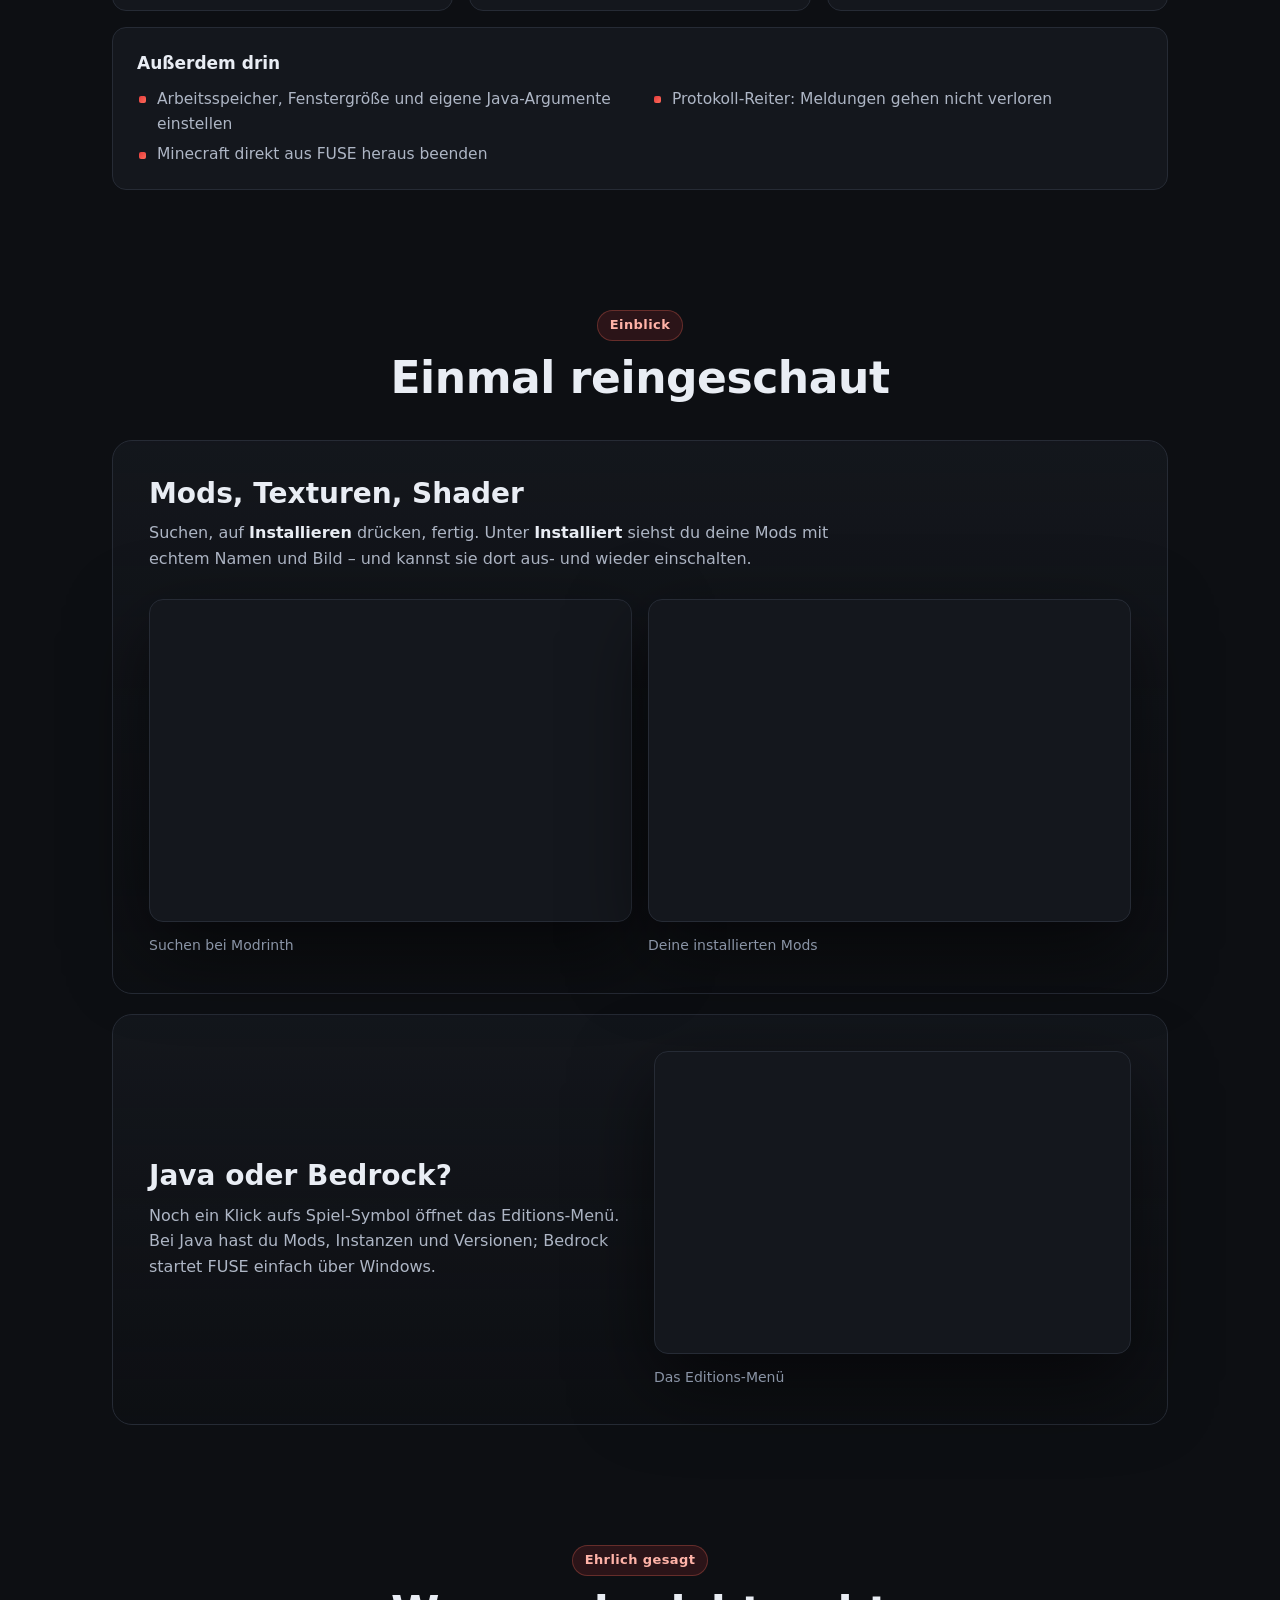
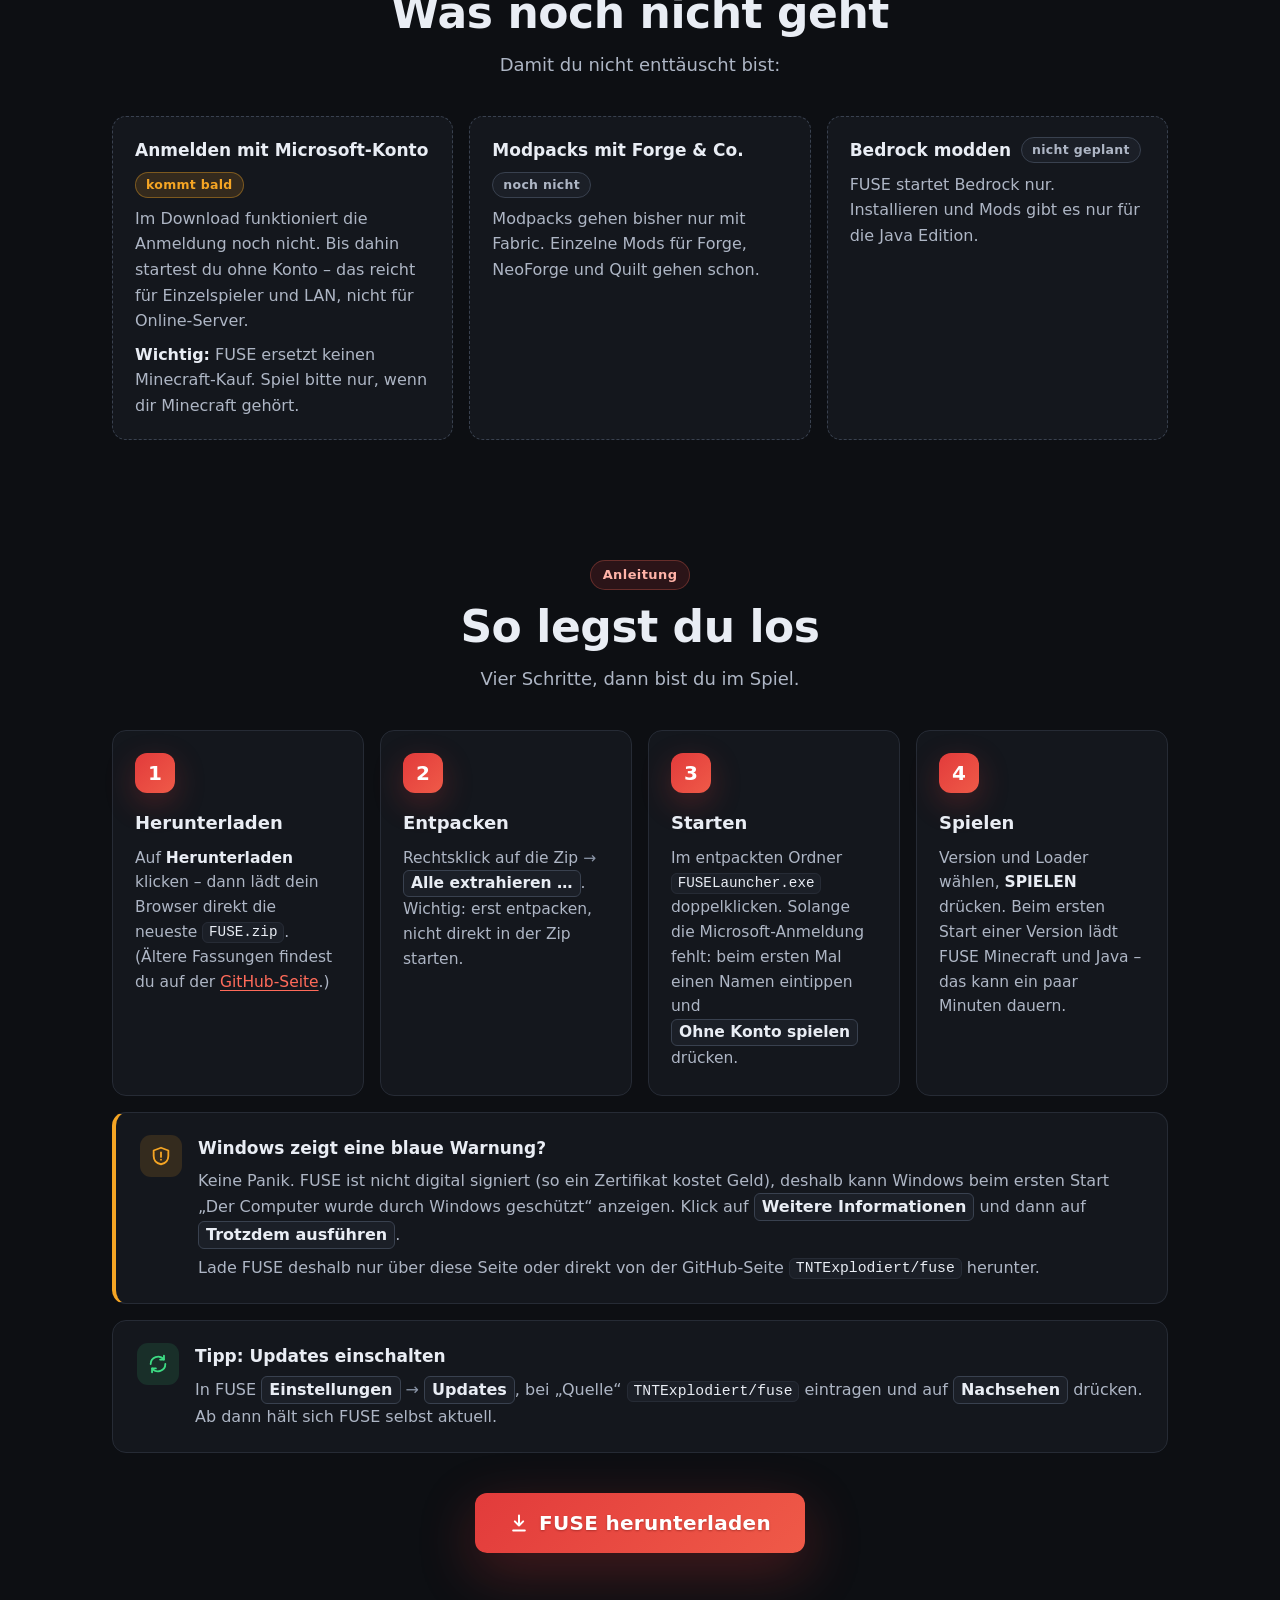
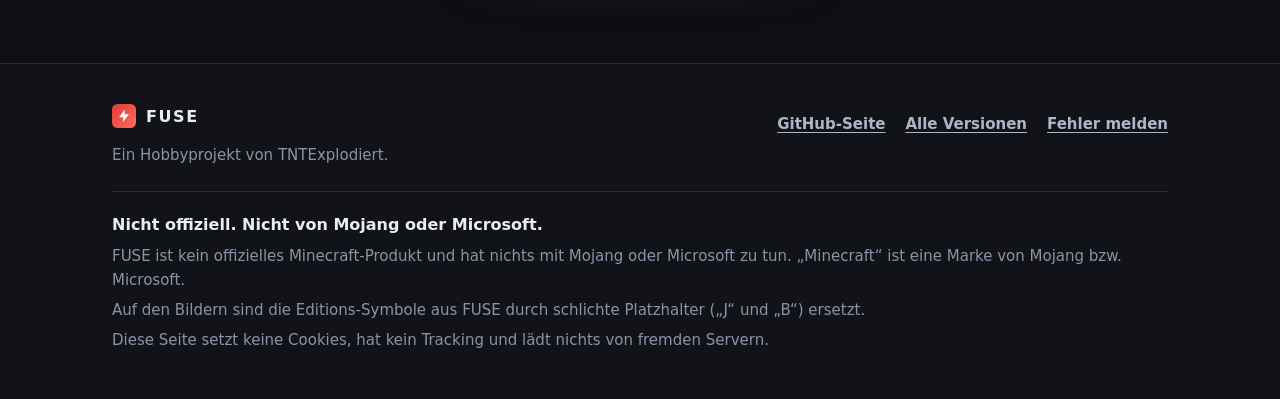
==== commit 7def76b9: "Live-Vorschau: FUSE zum Durchklicken Co-Authored-By: Claude Opus 5.5 <noreply@anthropic.com>" ====
--- a/docs/index.html
+++ b/docs/index.html
@@ -3,8 +3,9 @@
 <head>
   <meta charset="utf-8">
   <meta name="viewport" content="width=device-width, initial-scale=1">
-  <!-- Nichts von fremden Servern: keine Schriften, keine Skripte, kein Tracking. -->
-  <meta http-equiv="Content-Security-Policy" content="default-src 'self'; img-src 'self'; style-src 'self'; script-src 'none'; object-src 'none'; base-uri 'none'; form-action 'none'">
+  <!-- Nichts von fremden Servern: keine Schriften, keine fremden Skripte, kein Tracking.
+       Einziges Skript ist das eigene demo.js (Live-Vorschau), deshalb script-src 'self'. -->
+  <meta http-equiv="Content-Security-Policy" content="default-src 'self'; img-src 'self'; style-src 'self'; script-src 'self'; object-src 'none'; base-uri 'none'; form-action 'none'">
   <meta name="referrer" content="strict-origin-when-cross-origin">
   <title>FUSE</title>
   <meta name="description" content="FUSE ist ein kostenloser Minecraft-Launcher für Windows 10/11: Vanilla, Fabric, Quilt, Forge und NeoForge, Mods direkt von Modrinth, Instanzen und eigenes Java. Nicht offiziell. Nicht von Mojang oder Microsoft.">
@@ -27,6 +28,7 @@
   <link rel="icon" href="icon.svg" type="image/svg+xml">
   <link rel="apple-touch-icon" href="apple-touch-icon.png">
   <link rel="stylesheet" href="stil.css">
+  <script src="demo.js" defer></script>
 </head>
 <body>
   <a class="sprung" href="#inhalt">Zum Inhalt springen</a>
@@ -39,6 +41,7 @@
       </a>
       <nav aria-label="Bereiche der Seite">
         <ul>
+          <li class="nur-demo"><a href="#ausprobieren">Ausprobieren</a></li>
           <li class="nur-breit"><a href="#funktionen">Funktionen</a></li>
           <li><a href="#so-gehts">So geht’s</a></li>
           <li>
@@ -77,16 +80,694 @@
         </p>
       </section>
 
-      <figure class="buehne">
-        <div class="fenster">
-          <img src="bilder/start.webp"
-               srcset="bilder/start-800.webp 800w, bilder/start.webp 1612w"
-               sizes="(min-width: 1144px) 1080px, calc(100vw - 40px)"
-               width="1612" height="1076" fetchpriority="high"
-               alt="Das FUSE-Fenster: links die Seitenleiste, in der Mitte die Karte „Start vorbereiten“ mit Instanz „Standard“, Version 1.16.5 und Loader Forge, unten der große rote SPIELEN-Knopf.">
+      <!-- Live-Vorschau: ein schlanker Nachbau des FUSE-Fensters (eigenes
+           Markup, eigenes CSS, eigenes demo.js – kein Code aus FUSE).
+           Alles Beispieldaten, nichts startet, nichts wird geladen.
+           Inhalte nur, was der aktuelle Download kann (Bau 75): bei
+           Texturen/Shader gibt es dort noch kein „Installiert“ und keine
+           Updates – deshalb blendet die Vorschau beides dort aus.
+           Ohne JavaScript: nur „Spielen“ sichtbar + Hinweis.
+           Unter 760 px: statt der Vorschau das echte Bild (.demo-handy). -->
+      <section id="ausprobieren" class="abschnitt abschnitt-demo" aria-labelledby="demo-titel">
+        <div class="abschnitt-kopf">
+          <p class="etikett">Live-Vorschau</p>
+          <h2 id="demo-titel">Probier’s aus</h2>
+          <p class="nur-demo">Klick dich links durch die Bereiche von FUSE – alles mit Beispieldaten, gestartet oder geladen wird hier nichts.</p>
+          <p class="nur-handy">Zum Durchklicken öffne die Seite auf einem Tablet oder PC – hier ein echtes Bild von FUSE.</p>
         </div>
-        <figcaption>So sieht FUSE aus: Instanz, Version und Loader wählen – dann SPIELEN.</figcaption>
-      </figure>
+
+        <div class="demo" id="demo" data-edition="java">
+          <div class="demo-fenster">
+            <div class="demo-titelleiste" aria-hidden="true">
+              <img src="icon.svg" width="20" height="20" alt="">
+              <span class="demo-titelname">FUSE</span>
+              <span class="demo-fensterknoepfe">
+                <svg viewBox="0 0 12 12"><path d="M1.5 6h9"/></svg>
+                <svg viewBox="0 0 12 12"><rect x="2" y="2" width="8" height="8"/></svg>
+                <svg viewBox="0 0 12 12"><path d="m2 2 8 8M10 2l-8 8"/></svg>
+              </span>
+            </div>
+
+            <div class="demo-koerper">
+              <div class="demo-leiste">
+                <span class="demo-mini" aria-hidden="true">
+                  <svg viewBox="0 0 24 24"><path d="M13 2 4 14h7l-1 8 10-13h-7z"/></svg>
+                </span>
+                <!-- Hülle nur für die Lage des Editions-Menüs: es steht neben
+                     Spielen, gehört aber nicht in die Reiter-Liste. -->
+                <div class="demo-reiter-huelle">
+                <div class="demo-reiter" role="tablist" aria-label="Bereiche von FUSE" aria-orientation="vertical">
+                  <button class="demo-tab" type="button" role="tab" id="demo-tab-spielen" aria-controls="demo-spielen" aria-selected="true">
+                    <span class="demo-ed demo-ed-j" aria-hidden="true">J</span>
+                    <span class="demo-ed demo-ed-b" aria-hidden="true">B</span>
+                    <span class="demo-tab-name">Spielen</span><span class="nur-vorlesen" id="demo-tab-edition"> · Java</span>
+                    <svg class="demo-ed-pfeil" viewBox="0 0 8 12" aria-hidden="true"><path d="M2.5 2 6 6l-3.5 4"/></svg>
+                  </button>
+                  <button class="demo-tab" type="button" role="tab" id="demo-tab-mods" aria-controls="demo-mods" aria-selected="false" tabindex="-1">
+                    <svg viewBox="0 0 24 24" aria-hidden="true"><path d="M12 2.5 3.5 7v10l8.5 4.5 8.5-4.5V7z"/><path d="M3.5 7 12 11.5 20.5 7M12 11.5v10"/></svg>
+                    <span class="demo-tab-name">Mods</span>
+                  </button>
+                  <button class="demo-tab" type="button" role="tab" id="demo-tab-welten" aria-controls="demo-welten" aria-selected="false" tabindex="-1">
+                    <svg viewBox="0 0 24 24" aria-hidden="true"><circle cx="12" cy="12" r="9"/><path d="M3 12h18M12 3a14 14 0 0 1 0 18M12 3a14 14 0 0 0 0 18"/></svg>
+                    <span class="demo-tab-name">Welten</span>
+                  </button>
+                  <button class="demo-tab" type="button" role="tab" id="demo-tab-fotos" aria-controls="demo-fotos" aria-selected="false" tabindex="-1">
+                    <svg viewBox="0 0 24 24" aria-hidden="true"><path d="M3 8.5A2.5 2.5 0 0 1 5.5 6H8l1.6-2.2h4.8L16 6h2.5A2.5 2.5 0 0 1 21 8.5v9a2.5 2.5 0 0 1-2.5 2.5h-13A2.5 2.5 0 0 1 3 17.5z"/><circle cx="12" cy="12.8" r="3.6"/></svg>
+                    <span class="demo-tab-name">Screenshots</span>
+                  </button>
+                  <button class="demo-tab" type="button" role="tab" id="demo-tab-skins" aria-controls="demo-skins" aria-selected="false" tabindex="-1">
+                    <svg viewBox="0 0 24 24" aria-hidden="true"><path d="M15 4.5 19.5 9 9.5 19 4 20l1-5.5z"/><path d="m13 6.5 4.5 4.5"/></svg>
+                    <span class="demo-tab-name">Skins</span>
+                  </button>
+                  <button class="demo-tab" type="button" role="tab" id="demo-tab-logs" aria-controls="demo-logs" aria-selected="false" tabindex="-1">
+                    <svg viewBox="0 0 24 24" aria-hidden="true"><path d="M14 3H7a2 2 0 0 0-2 2v14a2 2 0 0 0 2 2h10a2 2 0 0 0 2-2V8z"/><path d="M14 3v5h5M9 13h6M9 17h4"/></svg>
+                    <span class="demo-tab-name">Logs</span>
+                  </button>
+                  <button class="demo-tab" type="button" role="tab" id="demo-tab-einst" aria-controls="demo-einst" aria-selected="false" tabindex="-1">
+                    <svg viewBox="0 0 24 24" aria-hidden="true"><circle cx="12" cy="12" r="3"/><circle cx="12" cy="12" r="7"/><path d="M12 2v3M12 19v3M2 12h3M19 12h3M4.9 4.9 7 7M17 17l2.1 2.1M4.9 19.1 7 17M17 7l2.1-2.1"/></svg>
+                    <span class="demo-tab-name">Einstellungen</span>
+                  </button>
+                </div>
+
+                <!-- Editions-Menü wie in FUSE: ein zweiter Klick auf Spielen
+                     (oder auf den Pfeil daneben) lässt es seitlich
+                     herausgleiten. Steuerung in demo.js. -->
+                <div class="demo-edmenue" id="demo-edmenue" role="menu" aria-label="Edition wählen" hidden>
+                  <button class="demo-edwahl" type="button" role="menuitemradio" data-edition="java" aria-checked="true" tabindex="-1">
+                    <span class="demo-ed demo-ed-j" aria-hidden="true">J</span>
+                    <span class="demo-edwahl-text">
+                      <span class="demo-edwahl-name">Java Edition</span>
+                      <span class="demo-edwahl-info">Mods, Instanzen, Versionen</span>
+                    </span>
+                    <svg class="demo-edwahl-haken" viewBox="0 0 24 24" aria-hidden="true"><path d="M4.5 12.8 9.6 17.6 19.5 7"/></svg>
+                  </button>
+                  <button class="demo-edwahl" type="button" role="menuitemradio" data-edition="bedrock" aria-checked="false" tabindex="-1">
+                    <span class="demo-ed demo-ed-b" aria-hidden="true">B</span>
+                    <span class="demo-edwahl-text">
+                      <span class="demo-edwahl-name">Bedrock Edition</span>
+                      <span class="demo-edwahl-info">Minecraft für Windows</span>
+                    </span>
+                    <svg class="demo-edwahl-haken" viewBox="0 0 24 24" aria-hidden="true"><path d="M4.5 12.8 9.6 17.6 19.5 7"/></svg>
+                  </button>
+                </div>
+                </div>
+              </div>
+
+              <div class="demo-haupt">
+                <div class="demo-kopf">
+                  <p class="demo-beispiel">
+                    <svg viewBox="0 0 24 24" aria-hidden="true"><circle cx="12" cy="12" r="9"/><path d="M12 11v5M12 8h.01"/></svg>
+                    Beispieldaten – nur zum Anschauen
+                  </p>
+                  <p class="demo-spieler">
+                    <span class="demo-kopfbild" aria-hidden="true">S</span>
+                    <span>Spieler</span>
+                    <svg viewBox="0 0 24 24" aria-hidden="true"><path d="m6 9 6 6 6-6"/></svg>
+                  </p>
+                </div>
+
+                <div class="demo-bereiche">
+
+                  <!-- ===== Spielen ===== -->
+                  <div class="demo-bereich" role="tabpanel" id="demo-spielen" aria-labelledby="demo-tab-spielen" tabindex="0">
+                    <!-- Kein Umschalter hier: wie in FUSE wechselt man die
+                         Edition über das Menü an Spielen (links). -->
+                    <ul class="demo-tipps demo-tipps-oben" aria-label="Edition wechseln">
+                      <li>Nochmal auf <strong>Spielen</strong> klicken (oder <span class="demo-pfeilzeichen">›</span>) wechselt zwischen Java und Bedrock.</li>
+                    </ul>
+
+                    <div class="demo-mitte">
+                      <div class="demo-karte demo-nur-java">
+                        <h3 class="demo-titel">Start vorbereiten</h3>
+                        <div class="demo-felder">
+                          <div class="demo-feld demo-feld-breit">
+                            <label for="demo-instanz">Instanz</label>
+                            <div class="demo-reihe">
+                              <span class="demo-wahl">
+                                <select id="demo-instanz">
+                                  <option selected>Standard</option>
+                                  <option>Survival</option>
+                                  <option>Modpack-Test</option>
+                                </select>
+                              </span>
+                              <button class="demo-klein" type="button" data-info="In FUSE legst du hier Instanzen an, benennst sie um oder duplizierst sie – oder machst aus einem Fabric-Modpack eine neue Instanz.">Verwalten</button>
+                            </div>
+                          </div>
+                          <div class="demo-feld">
+                            <label for="demo-version">Version</label>
+                            <span class="demo-wahl">
+                              <select id="demo-version">
+                                <option value="26.2">26.2 · release</option>
+                                <option value="1.21.8" selected>1.21.8 · release</option>
+                                <option value="1.21.1">1.21.1 · release</option>
+                                <option value="1.20.1">1.20.1 · release</option>
+                                <option value="1.16.5">1.16.5 · release</option>
+                                <option value="1.12.2">1.12.2 · release</option>
+                              </select>
+                            </span>
+                          </div>
+                          <div class="demo-feld">
+                            <label for="demo-loader">Loader</label>
+                            <span class="demo-wahl">
+                              <select id="demo-loader">
+                                <option>Vanilla</option>
+                                <option selected>Fabric</option>
+                                <option>Quilt</option>
+                                <option>Forge</option>
+                                <option>NeoForge</option>
+                              </select>
+                            </span>
+                          </div>
+                        </div>
+                        <p class="demo-hilfe demo-passt" id="demo-passt" hidden></p>
+                      </div>
+
+                      <div class="demo-karte demo-nur-bedrock">
+                        <div class="demo-bedrock-kopf">
+                          <span class="demo-ed demo-ed-b demo-ed-gross" aria-hidden="true">B</span>
+                          <div>
+                            <h3 class="demo-titel">Minecraft Bedrock</h3>
+                            <p class="demo-lampe">Installiert</p>
+                          </div>
+                        </div>
+                        <p class="demo-hilfe">FUSE startet Bedrock über Windows – mehr nicht. Updates, Mods und ältere Versionen gibt es bei Bedrock nur über den Microsoft Store, nicht über FUSE.</p>
+                      </div>
+                    </div>
+
+                    <button class="demo-start" type="button" id="demo-start">
+                      <span class="demo-start-haupt" id="demo-start-haupt">SPIELEN</span>
+                      <span class="demo-start-unter" id="demo-start-unter">1.21.8 · Fabric</span>
+                    </button>
+
+                    <ul class="demo-tipps" aria-label="Erklärung zu „Spielen“">
+                      <li class="demo-nur-java">Version und Loader wählen – Minecraft, Java und Loader lädt FUSE beim ersten Start selbst.</li>
+                      <li class="demo-nur-bedrock">Bedrock startet FUSE nur über Windows – installieren oder modden kann FUSE Bedrock nicht.</li>
+                      <li>Jede Instanz hat eigene Welten, Mods und Einstellungen.</li>
+                    </ul>
+                  </div>
+
+                  <!-- ===== Mods ===== -->
+                  <div class="demo-bereich" role="tabpanel" id="demo-mods" aria-labelledby="demo-tab-mods" tabindex="0" hidden>
+                    <h3 class="nur-vorlesen">Mods, Texturen und Shader</h3>
+                    <div class="demo-werkzeug">
+                      <input class="demo-suche" type="search" id="demo-mod-suche" placeholder="Mods suchen" aria-label="In den Beispieldaten suchen">
+                      <div class="demo-segmente" role="group" aria-label="Art">
+                        <button class="demo-seg" type="button" data-art="mod" aria-pressed="true">Mods</button>
+                        <button class="demo-seg" type="button" data-art="textur" aria-pressed="false">Texturen</button>
+                        <button class="demo-seg" type="button" data-art="shader" aria-pressed="false">Shader</button>
+                      </div>
+                      <div class="demo-segmente demo-blendbar" role="group" aria-label="Ansicht">
+                        <button class="demo-seg" type="button" data-ansicht="suchen" aria-pressed="true">Suchen</button>
+                        <button class="demo-seg" type="button" data-ansicht="installiert" aria-pressed="false">Installiert</button>
+                      </div>
+                      <button class="demo-klein demo-blendbar" type="button" data-info="In FUSE vergleicht das deine installierten Mods mit Modrinth und zeigt, wofür es neuere Fassungen gibt – Aktualisieren mit einem Klick.">Auf Updates prüfen</button>
+                    </div>
+
+                    <div class="demo-liste" id="demo-mod-liste" tabindex="-1">
+                      <article class="demo-mod" data-art="mod" data-name="fabric api" data-installiert="ja">
+                        <span class="demo-kachel k-sand" aria-hidden="true">FA</span>
+                        <div class="demo-mod-text">
+                          <h4>Fabric API</h4>
+                          <p>Die Grundlage, die fast jede Fabric-Mod braucht.</p>
+                          <p class="demo-meta">271.446.849 Downloads<span class="demo-datei"> · fabric-api-0.136.1+1.21.8.jar</span></p>
+                        </div>
+                        <div class="demo-mod-knoepfe">
+                          <button class="demo-klein demo-aus" type="button">Ausschalten</button>
+                          <button class="demo-install" type="button" aria-pressed="true"><span class="t-neu">Installieren</span><span class="t-an">Installiert</span></button>
+                        </div>
+                      </article>
+                      <article class="demo-mod" data-art="mod" data-name="sodium" data-installiert="ja">
+                        <span class="demo-kachel k-gruen" aria-hidden="true">SO</span>
+                        <div class="demo-mod-text">
+                          <h4>Sodium</h4>
+                          <p>Macht Minecraft deutlich flüssiger – mehr FPS.</p>
+                          <p class="demo-meta">239.449.960 Downloads<span class="demo-datei"> · sodium-fabric-0.7.3+mc1.21.8.jar</span></p>
+                        </div>
+                        <div class="demo-mod-knoepfe">
+                          <button class="demo-klein demo-aus" type="button">Ausschalten</button>
+                          <button class="demo-install" type="button" aria-pressed="true"><span class="t-neu">Installieren</span><span class="t-an">Installiert</span></button>
+                        </div>
+                      </article>
+                      <article class="demo-mod" data-art="mod" data-name="iris shaders" data-installiert="nein">
+                        <span class="demo-kachel k-bunt" aria-hidden="true">IS</span>
+                        <div class="demo-mod-text">
+                          <h4>Iris Shaders</h4>
+                          <p>Damit laufen Shader-Pakete – passt zu Sodium.</p>
+                          <p class="demo-meta">186.198.617 Downloads<span class="demo-datei"> · iris-fabric-1.9.6+mc1.21.8.jar</span></p>
+                        </div>
+                        <div class="demo-mod-knoepfe">
+                          <button class="demo-klein demo-aus" type="button">Ausschalten</button>
+                          <button class="demo-install" type="button" aria-pressed="false"><span class="t-neu">Installieren</span><span class="t-an">Installiert</span></button>
+                        </div>
+                      </article>
+                      <article class="demo-mod" data-art="mod" data-name="entity culling" data-installiert="nein">
+                        <span class="demo-kachel k-grau" aria-hidden="true">EC</span>
+                        <div class="demo-mod-text">
+                          <h4>Entity Culling</h4>
+                          <p>Zeichnet nur, was du wirklich sehen kannst.</p>
+                          <p class="demo-meta">176.665.925 Downloads<span class="demo-datei"> · entityculling-fabric-1.8.2-mc1.21.8.jar</span></p>
+                        </div>
+                        <div class="demo-mod-knoepfe">
+                          <button class="demo-klein demo-aus" type="button">Ausschalten</button>
+                          <button class="demo-install" type="button" aria-pressed="false"><span class="t-neu">Installieren</span><span class="t-an">Installiert</span></button>
+                        </div>
+                      </article>
+                      <article class="demo-mod" data-art="mod" data-name="cloth config api" data-installiert="ja">
+                        <span class="demo-kachel k-gelb" aria-hidden="true">CC</span>
+                        <div class="demo-mod-text">
+                          <h4>Cloth Config API</h4>
+                          <p>Einstellungs-Bildschirme für andere Mods.</p>
+                          <p class="demo-meta">175.930.148 Downloads<span class="demo-datei"> · cloth-config-19.0.147-fabric.jar</span></p>
+                        </div>
+                        <div class="demo-mod-knoepfe">
+                          <button class="demo-klein demo-aus" type="button">Ausschalten</button>
+                          <button class="demo-install" type="button" aria-pressed="true"><span class="t-neu">Installieren</span><span class="t-an">Installiert</span></button>
+                        </div>
+                      </article>
+                      <article class="demo-mod" data-art="mod" data-name="mod menu" data-installiert="nein">
+                        <span class="demo-kachel k-lila" aria-hidden="true">MM</span>
+                        <div class="demo-mod-text">
+                          <h4>Mod Menu</h4>
+                          <p>Zeigt im Spiel alle Mods und ihre Einstellungen.</p>
+                          <p class="demo-meta">120.384.519 Downloads<span class="demo-datei"> · modmenu-15.0.0.jar</span></p>
+                        </div>
+                        <div class="demo-mod-knoepfe">
+                          <button class="demo-klein demo-aus" type="button">Ausschalten</button>
+                          <button class="demo-install" type="button" aria-pressed="false"><span class="t-neu">Installieren</span><span class="t-an">Installiert</span></button>
+                        </div>
+                      </article>
+
+                      <article class="demo-mod" data-art="textur" data-name="faithful 32x" data-installiert="nein">
+                        <span class="demo-kachel k-orange" aria-hidden="true">F3</span>
+                        <div class="demo-mod-text">
+                          <h4>Faithful 32x</h4>
+                          <p>Die bekannten Texturen, nur doppelt so scharf.</p>
+                          <p class="demo-meta">25.412.880 Downloads</p>
+                        </div>
+                        <div class="demo-mod-knoepfe">
+                          <button class="demo-install" type="button" aria-pressed="false"><span class="t-neu">Installieren</span><span class="t-an">Installiert</span></button>
+                        </div>
+                      </article>
+                      <article class="demo-mod" data-art="textur" data-name="fresh animations" data-installiert="nein">
+                        <span class="demo-kachel k-tuerkis" aria-hidden="true">FR</span>
+                        <div class="demo-mod-text">
+                          <h4>Fresh Animations</h4>
+                          <p>Tiere und Monster bewegen sich lebendiger.</p>
+                          <p class="demo-meta">18.940.311 Downloads</p>
+                        </div>
+                        <div class="demo-mod-knoepfe">
+                          <button class="demo-install" type="button" aria-pressed="false"><span class="t-neu">Installieren</span><span class="t-an">Installiert</span></button>
+                        </div>
+                      </article>
+                      <article class="demo-mod" data-art="textur" data-name="stay true" data-installiert="nein">
+                        <span class="demo-kachel k-rosa" aria-hidden="true">ST</span>
+                        <div class="demo-mod-text">
+                          <h4>Stay True</h4>
+                          <p>Natürlichere Blöcke, nah am Original.</p>
+                          <p class="demo-meta">6.205.774 Downloads</p>
+                        </div>
+                        <div class="demo-mod-knoepfe">
+                          <button class="demo-install" type="button" aria-pressed="false"><span class="t-neu">Installieren</span><span class="t-an">Installiert</span></button>
+                        </div>
+                      </article>
+
+                      <article class="demo-mod" data-art="shader" data-name="complementary reimagined" data-installiert="nein">
+                        <span class="demo-kachel k-dunkelblau" aria-hidden="true">CR</span>
+                        <div class="demo-mod-text">
+                          <h4>Complementary Reimagined</h4>
+                          <p>Warmes Licht, schöne Wolken und Wasser.</p>
+                          <p class="demo-meta">14.802.196 Downloads</p>
+                        </div>
+                        <div class="demo-mod-knoepfe">
+                          <button class="demo-install" type="button" aria-pressed="false"><span class="t-neu">Installieren</span><span class="t-an">Installiert</span></button>
+                        </div>
+                      </article>
+                      <article class="demo-mod" data-art="shader" data-name="bsl shaders" data-installiert="nein">
+                        <span class="demo-kachel k-orange" aria-hidden="true">BS</span>
+                        <div class="demo-mod-text">
+                          <h4>BSL Shaders</h4>
+                          <p>Klassischer Look mit weichem Licht.</p>
+                          <p class="demo-meta">9.711.402 Downloads</p>
+                        </div>
+                        <div class="demo-mod-knoepfe">
+                          <button class="demo-install" type="button" aria-pressed="false"><span class="t-neu">Installieren</span><span class="t-an">Installiert</span></button>
+                        </div>
+                      </article>
+                      <article class="demo-mod" data-art="shader" data-name="makeup ultra fast" data-installiert="nein">
+                        <span class="demo-kachel k-gruen" aria-hidden="true">MU</span>
+                        <div class="demo-mod-text">
+                          <h4>MakeUp – Ultra Fast</h4>
+                          <p>Leichte Shader, laufen auch auf schwachen PCs.</p>
+                          <p class="demo-meta">4.380.957 Downloads</p>
+                        </div>
+                        <div class="demo-mod-knoepfe">
+                          <button class="demo-install" type="button" aria-pressed="false"><span class="t-neu">Installieren</span><span class="t-an">Installiert</span></button>
+                        </div>
+                      </article>
+
+                      <div class="demo-karte demo-vanilla" hidden>
+                        <p class="demo-einst-titel">Vanilla lädt keine Mods</p>
+                        <p class="demo-hilfe">Stell bei <strong>Spielen</strong> den Loader auf Fabric, Quilt, Forge oder NeoForge – dann kannst du hier suchen und installieren.</p>
+                      </div>
+                      <p class="demo-hilfe demo-leer" hidden></p>
+                    </div>
+
+                    <ul class="demo-tipps" aria-label="Erklärung zu „Mods“">
+                      <li>Mods, Texturen und Shader kommen direkt von Modrinth.</li>
+                      <li>Unter „Installiert“ schaltest du Mods aus und wieder ein, ohne sie zu löschen.</li>
+                      <li>Jede Version hat mit jedem Loader ihren eigenen Mod-Ordner.</li>
+                    </ul>
+                  </div>
+
+                  <!-- ===== Welten ===== -->
+                  <div class="demo-bereich" role="tabpanel" id="demo-welten" aria-labelledby="demo-tab-welten" tabindex="0" hidden>
+                    <div class="demo-werkzeug">
+                      <h3 class="demo-titel">Welten · <span class="demo-instanzname">Standard</span></h3>
+                      <button class="demo-klein" type="button" data-info="In FUSE liest das Welten, Server und Backups der Instanz neu ein.">Neu laden</button>
+                      <button class="demo-klein" type="button" data-info="In FUSE öffnet das den Ordner der Instanz im Explorer.">Instanzordner</button>
+                      <button class="demo-klein" type="button" data-info="In FUSE öffnet das den saves-Ordner mit deinen Welten im Explorer.">saves-Ordner</button>
+                    </div>
+                    <div class="demo-liste">
+                      <h4 class="demo-kopfzeile">Welten (2)</h4>
+                      <div class="demo-zeile">
+                        <span class="demo-platzhalter" aria-hidden="true"><svg viewBox="0 0 24 24"><path d="M13 2 4 14h7l-1 8 10-13h-7z"/></svg></span>
+                        <div class="demo-zeile-text">
+                          <span class="demo-zeile-name">Meine Insel</span>
+                          <span class="demo-zeile-klein">1.21.8 · Überleben · 84,2 MB · zuletzt 09.10.2026</span>
+                        </div>
+                        <button class="demo-play" type="button" data-info="In FUSE startet Minecraft damit direkt in dieser Welt – ohne Umweg übers Hauptmenü (ab 1.20).">
+                          <svg viewBox="0 0 24 24" aria-hidden="true"><path d="M7 4v16l13-8z"/></svg> Play<span class="nur-vorlesen"> – Meine Insel</span>
+                        </button>
+                      </div>
+                      <div class="demo-zeile">
+                        <span class="demo-platzhalter" aria-hidden="true"><svg viewBox="0 0 24 24"><path d="M13 2 4 14h7l-1 8 10-13h-7z"/></svg></span>
+                        <div class="demo-zeile-text">
+                          <span class="demo-zeile-name">Bauprojekt</span>
+                          <span class="demo-zeile-klein">1.21.8 · Kreativ · 12,6 MB · zuletzt 02.10.2026</span>
+                        </div>
+                        <button class="demo-play" type="button" data-info="In FUSE startet Minecraft damit direkt in dieser Welt – ohne Umweg übers Hauptmenü (ab 1.20).">
+                          <svg viewBox="0 0 24 24" aria-hidden="true"><path d="M7 4v16l13-8z"/></svg> Play<span class="nur-vorlesen"> – Bauprojekt</span>
+                        </button>
+                      </div>
+
+                      <h4 class="demo-kopfzeile">Server (1)</h4>
+                      <div class="demo-zeile">
+                        <span class="demo-platzhalter" aria-hidden="true"><svg viewBox="0 0 24 24"><path d="M13 2 4 14h7l-1 8 10-13h-7z"/></svg></span>
+                        <div class="demo-zeile-text">
+                          <span class="demo-zeile-name">LAN bei Kumpel</span>
+                          <span class="demo-zeile-klein">192.168.178.20</span>
+                        </div>
+                        <button class="demo-play" type="button" data-info="In FUSE verbindet das direkt mit dem Server. Online-Server brauchen ein Microsoft-Konto – die Anmeldung kommt erst noch.">
+                          <svg viewBox="0 0 24 24" aria-hidden="true"><path d="M7 4v16l13-8z"/></svg> Play<span class="nur-vorlesen"> – LAN bei Kumpel</span>
+                        </button>
+                      </div>
+
+                      <div class="demo-kopfzeile-mit">
+                        <h4 class="demo-kopfzeile">Backups (2)</h4>
+                        <button class="demo-klein" type="button" data-info="In FUSE packt das sofort eine Kopie deines saves-Ordners. Sonst passiert das vor jedem Start von allein – aber nur, wenn sich etwas geändert hat.">Jetzt sichern</button>
+                      </div>
+                      <div class="demo-zeile">
+                        <span class="demo-platzhalter" aria-hidden="true"><svg viewBox="0 0 24 24"><path d="M4 4h16v4H4zM5 9h14v11H5zM9 12h6v2H9z"/></svg></span>
+                        <div class="demo-zeile-text">
+                          <span class="demo-zeile-name">09.10.2026 18:31</span>
+                          <span class="demo-zeile-klein">2 Welten · 96,8 MB</span>
+                        </div>
+                        <button class="demo-klein" type="button" data-info="In FUSE fragt der Knopf erst nach („Wirklich? saves wird ersetzt“) und legt vor dem Zurückspielen noch ein Sicherheits-Backup an.">Zurücksetzen</button>
+                      </div>
+                      <div class="demo-zeile">
+                        <span class="demo-platzhalter" aria-hidden="true"><svg viewBox="0 0 24 24"><path d="M4 4h16v4H4zM5 9h14v11H5zM9 12h6v2H9z"/></svg></span>
+                        <div class="demo-zeile-text">
+                          <span class="demo-zeile-name">02.10.2026 16:05</span>
+                          <span class="demo-zeile-klein">2 Welten · 91,3 MB</span>
+                        </div>
+                        <button class="demo-klein" type="button" data-info="In FUSE fragt der Knopf erst nach („Wirklich? saves wird ersetzt“) und legt vor dem Zurückspielen noch ein Sicherheits-Backup an.">Zurücksetzen</button>
+                      </div>
+                    </div>
+
+                    <ul class="demo-tipps" aria-label="Erklärung zu „Welten“">
+                      <li>Welten, Server und Backups der gewählten Instanz – nur zum Ansehen, nichts wird aus Versehen gelöscht.</li>
+                      <li>Vor jedem Start sichert FUSE deine Welten, wenn sich etwas geändert hat.</li>
+                    </ul>
+                  </div>
+
+                  <!-- ===== Screenshots ===== -->
+                  <div class="demo-bereich" role="tabpanel" id="demo-fotos" aria-labelledby="demo-tab-fotos" tabindex="0" hidden>
+                    <div class="demo-werkzeug">
+                      <h3 class="demo-titel">Screenshots · <span class="demo-instanzname">Standard</span> (6)</h3>
+                      <button class="demo-klein" type="button" data-info="In FUSE liest das die Screenshots der Instanz neu ein.">Neu laden</button>
+                      <button class="demo-klein" type="button" data-info="In FUSE öffnet das den screenshots-Ordner im Explorer.">Ordner öffnen</button>
+                    </div>
+                    <div class="demo-liste demo-fotos">
+                      <button class="demo-foto" type="button" data-info="In FUSE öffnet ein Klick das Bild groß.">
+                        <span class="demo-foto-bild b-abend" aria-hidden="true"></span>
+                        <span class="demo-foto-name">2026-10-09_18.42.07.png</span>
+                        <span class="demo-zeile-klein">09.10.2026 18:42 · 812 KB</span>
+                      </button>
+                      <button class="demo-foto" type="button" data-info="In FUSE öffnet ein Klick das Bild groß.">
+                        <span class="demo-foto-bild b-meer" aria-hidden="true"></span>
+                        <span class="demo-foto-name">2026-10-08_15.10.44.png</span>
+                        <span class="demo-zeile-klein">08.10.2026 15:10 · 1.024 KB</span>
+                      </button>
+                      <button class="demo-foto" type="button" data-info="In FUSE öffnet ein Klick das Bild groß.">
+                        <span class="demo-foto-bild b-nacht" aria-hidden="true"></span>
+                        <span class="demo-foto-name">2026-10-05_21.03.19.png</span>
+                        <span class="demo-zeile-klein">05.10.2026 21:03 · 655 KB</span>
+                      </button>
+                      <button class="demo-foto" type="button" data-info="In FUSE öffnet ein Klick das Bild groß.">
+                        <span class="demo-foto-bild b-wald" aria-hidden="true"></span>
+                        <span class="demo-foto-name">2026-10-02_16.27.51.png</span>
+                        <span class="demo-zeile-klein">02.10.2026 16:27 · 930 KB</span>
+                      </button>
+                      <button class="demo-foto" type="button" data-info="In FUSE öffnet ein Klick das Bild groß.">
+                        <span class="demo-foto-bild b-morgen" aria-hidden="true"></span>
+                        <span class="demo-foto-name">2026-09-28_07.55.02.png</span>
+                        <span class="demo-zeile-klein">28.09.2026 07:55 · 702 KB</span>
+                      </button>
+                      <button class="demo-foto" type="button" data-info="In FUSE öffnet ein Klick das Bild groß.">
+                        <span class="demo-foto-bild b-wueste" aria-hidden="true"></span>
+                        <span class="demo-foto-name">2026-09-21_13.18.36.png</span>
+                        <span class="demo-zeile-klein">21.09.2026 13:18 · 864 KB</span>
+                      </button>
+                    </div>
+                    <ul class="demo-tipps" aria-label="Erklärung zu „Screenshots“">
+                      <li>Alle Screenshots der Instanz auf einen Blick – im Spiel macht F2 einen.</li>
+                      <li>Über das ⋮-Menü an jedem Bild: in die Zwischenablage kopieren, Speicherort zeigen oder löschen.</li>
+                    </ul>
+                  </div>
+
+                  <!-- ===== Skins ===== -->
+                  <div class="demo-bereich" role="tabpanel" id="demo-skins" aria-labelledby="demo-tab-skins" tabindex="0" hidden>
+                    <div class="demo-skins">
+                      <div class="demo-skin-sammlung">
+                        <div class="demo-werkzeug">
+                          <h3 class="demo-titel">Deine Skins</h3>
+                          <button class="demo-klein" type="button" data-info="In FUSE öffnet das den Skin-Editor in einem eigenen Fenster: malen mit Zoom und farbiger Vorlage.">Malen</button>
+                          <button class="demo-klein" type="button" data-info="In FUSE wählst du hier eine Skin-Datei (PNG) aus. FUSE prüft sie und zeigt sie gleich in der Vorschau – speichern kannst du sie dann im Mal-Fenster.">Datei laden</button>
+                        </div>
+                        <div class="demo-skin-liste" role="group" aria-label="Beispiel-Skins">
+                          <button class="demo-skin" type="button" data-farbe="rot" aria-pressed="true"><span class="mini-figur farbe-rot" aria-hidden="true"><i></i><i></i><i></i></span>Rot</button>
+                          <button class="demo-skin" type="button" data-farbe="blau" aria-pressed="false"><span class="mini-figur farbe-blau" aria-hidden="true"><i></i><i></i><i></i></span>Blau</button>
+                          <button class="demo-skin" type="button" data-farbe="gruen" aria-pressed="false"><span class="mini-figur farbe-gruen" aria-hidden="true"><i></i><i></i><i></i></span>Grün</button>
+                        </div>
+                      </div>
+                      <div class="demo-skin-vorschau">
+                        <div class="demo-figur-platz">
+                          <div class="demo-figur farbe-rot" id="demo-figur" role="img" aria-label="Vorschau des gewählten Beispiel-Skins">
+                            <span class="f-fluegel f-fl"></span><span class="f-fluegel f-fr"></span>
+                            <span class="f-bein f-bl"></span><span class="f-bein f-br"></span>
+                            <span class="f-arm f-al"></span><span class="f-arm f-ar"></span>
+                            <span class="f-koerper"></span><span class="f-kopf"></span>
+                            <span class="f-schild"></span>
+                          </div>
+                        </div>
+                        <div class="demo-anprobe" role="group" aria-label="Anprobieren">
+                          <button class="demo-klein" type="button" data-anprobe="schild" aria-pressed="false">Schild</button>
+                          <button class="demo-klein" type="button" data-anprobe="fluegel" aria-pressed="false">Elytra</button>
+                          <button class="demo-klein" type="button" data-anprobe="schleicht" aria-pressed="false">Schleichen</button>
+                        </div>
+                        <div class="demo-reihe demo-skin-unten">
+                          <div class="demo-segmente" role="group" aria-label="Körperform">
+                            <button class="demo-seg" type="button" data-form="breit" aria-pressed="true">Classic</button>
+                            <button class="demo-seg" type="button" data-form="schmal" aria-pressed="false">Slim</button>
+                          </div>
+                          <button class="demo-haupt-knopf" type="button" data-info="Anziehen lädt den Skin auf dein Minecraft-Konto – dafür braucht FUSE die Microsoft-Anmeldung, und die kommt erst noch.">Anziehen</button>
+                        </div>
+                      </div>
+                    </div>
+                    <ul class="demo-tipps" aria-label="Erklärung zu „Skins“">
+                      <li>Skins selbst malen oder als Datei laden.</li>
+                      <li>3D-Vorschau zum Drehen – mit Rüstung, Elytra und Schild zum Anprobieren.</li>
+                      <li>Anziehen braucht die Microsoft-Anmeldung – die kommt bald.</li>
+                    </ul>
+                  </div>
+
+                  <!-- ===== Logs ===== -->
+                  <div class="demo-bereich" role="tabpanel" id="demo-logs" aria-labelledby="demo-tab-logs" tabindex="0" hidden>
+                    <div class="demo-werkzeug">
+                      <h3 class="demo-titel">Logs</h3>
+                      <span class="demo-wahl demo-wahl-kurz">
+                        <select id="demo-log-filter" aria-label="Was anzeigen">
+                          <option value="alle" selected>Alles</option>
+                          <option value="probleme">Nur Probleme</option>
+                          <option value="fehler">Nur Fehler</option>
+                          <option value="warnung">Nur Warnungen</option>
+                          <option value="info">Nur Infos</option>
+                        </select>
+                      </span>
+                      <button class="demo-klein" type="button" id="demo-log-neu">Neu laden</button>
+                      <button class="demo-klein" type="button" id="demo-log-leeren">Leeren</button>
+                    </div>
+                    <div class="demo-log" id="demo-log" role="region" tabindex="0" aria-label="Logs (Beispieldaten)">
+                      <p data-stufe="info"><span class="l-stufe">[INFO]</span> <span class="l-quelle">(launcher)</span> <span class="l-zeit">[18:30:02]</span> FUSE gestartet</p>
+                      <p data-stufe="info"><span class="l-stufe">[INFO]</span> <span class="l-quelle">(launcher)</span> <span class="l-zeit">[18:30:41]</span> Instanz „Standard“: 1.21.8 · Fabric</p>
+                      <p data-stufe="info"><span class="l-stufe">[INFO]</span> <span class="l-quelle">(java)</span> <span class="l-zeit">[18:30:42]</span> Java 21 ist schon da</p>
+                      <p data-stufe="info"><span class="l-stufe">[INFO]</span> <span class="l-quelle">(backup)</span> <span class="l-zeit">[18:31:05]</span> Welten gesichert: 2 Welten, 96,8 MB</p>
+                      <p data-stufe="info"><span class="l-stufe">[INFO]</span> <span class="l-quelle">(spiel)</span> <span class="l-zeit">[18:31:12]</span> Minecraft läuft</p>
+                      <p data-stufe="warnung"><span class="l-stufe">[WARNUNG]</span> <span class="l-quelle">(mods)</span> <span class="l-zeit">[18:52:12]</span> Auf Updates geprüft: Für Sodium gibt es eine neuere Fassung</p>
+                      <p data-stufe="fehler"><span class="l-stufe">[FEHLER]</span> <span class="l-quelle">(modrinth)</span> <span class="l-zeit">[18:52:40]</span> Modrinth hat nicht geantwortet – später noch mal versuchen</p>
+                      <p data-stufe="info"><span class="l-stufe">[INFO]</span> <span class="l-quelle">(spiel)</span> <span class="l-zeit">[19:14:09]</span> Minecraft beendet</p>
+                      <p class="demo-hilfe demo-log-leer" hidden>Noch nichts passiert.</p>
+                    </div>
+                    <ul class="demo-tipps" aria-label="Erklärung zu „Logs“">
+                      <li>Hier landet alles, was FUSE meldet – auch Meldungen, die du weggeklickt hast.</li>
+                      <li>Der Filter zeigt auf Wunsch nur Probleme, nur Fehler oder nur Warnungen.</li>
+                    </ul>
+                  </div>
+
+                  <!-- ===== Einstellungen ===== -->
+                  <div class="demo-bereich" role="tabpanel" id="demo-einst" aria-labelledby="demo-tab-einst" tabindex="0" hidden>
+                    <h3 class="demo-titel">Einstellungen</h3>
+                    <div class="demo-segmente demo-einst-reiter" role="tablist" aria-label="Bereiche der Einstellungen">
+                      <button class="demo-seg" type="button" role="tab" id="demo-et-spiel" aria-controls="demo-ep-spiel" aria-selected="true">Spiel</button>
+                      <button class="demo-seg" type="button" role="tab" id="demo-et-welten" aria-controls="demo-ep-welten" aria-selected="false" tabindex="-1">Welten</button>
+                      <button class="demo-seg" type="button" role="tab" id="demo-et-launcher" aria-controls="demo-ep-launcher" aria-selected="false" tabindex="-1">Launcher</button>
+                      <button class="demo-seg" type="button" role="tab" id="demo-et-updates" aria-controls="demo-ep-updates" aria-selected="false" tabindex="-1">Updates</button>
+                    </div>
+
+                    <div class="demo-karte demo-einst" role="tabpanel" id="demo-ep-spiel" aria-labelledby="demo-et-spiel">
+                      <div class="demo-einst-zeile">
+                        <label class="demo-einst-titel" for="demo-ram">Arbeitsspeicher</label>
+                        <input class="demo-regler" type="range" id="demo-ram" min="1024" max="8192" step="512" value="4096" aria-describedby="demo-ram-text">
+                        <p class="demo-hilfe" id="demo-ram-text">4,0 GB für Minecraft · 16,0 GB hat der Rechner</p>
+                      </div>
+                      <div class="demo-einst-zeile">
+                        <label class="demo-einst-titel" for="demo-stufe">Qualität</label>
+                        <div class="demo-reihe">
+                          <span class="demo-wahl demo-wahl-kurz">
+                            <select id="demo-stufe">
+                              <option value="" selected disabled>Stufe wählen …</option>
+                              <option>Niedrig</option>
+                              <option>Mittel</option>
+                              <option>Hoch</option>
+                            </select>
+                          </span>
+                          <button class="demo-klein" type="button" id="demo-stufe-los" disabled data-info="In FUSE stellt das die Grafik der gewählten Instanz ein. Deine Tasten, Lautstärke und Helligkeit bleiben, wie sie sind.">Anwenden</button>
+                        </div>
+                      </div>
+                      <div class="demo-einst-zeile">
+                        <p class="demo-einst-titel">Spielfenster</p>
+                        <div class="demo-reihe">
+                          <input class="demo-eingabe demo-zahl" type="number" value="1280" min="640" max="7680" step="16" aria-label="Fensterbreite">
+                          <span class="demo-mal" aria-hidden="true">×</span>
+                          <input class="demo-eingabe demo-zahl" type="number" value="720" min="480" max="4320" step="16" aria-label="Fensterhöhe">
+                        </div>
+                      </div>
+                      <div class="demo-einst-zeile">
+                        <label class="demo-einst-titel" for="demo-args">Eigene Java-Argumente</label>
+                        <input class="demo-eingabe" type="text" id="demo-args" maxlength="400" placeholder="z. B. -XX:+UseZGC -Xss2M" spellcheck="false">
+                      </div>
+                    </div>
+
+                    <div class="demo-karte demo-einst" role="tabpanel" id="demo-ep-welten" aria-labelledby="demo-et-welten" hidden>
+                      <div class="demo-einst-zeile">
+                        <label class="demo-einst-titel" for="demo-backups">Welt-Backups</label>
+                        <span class="demo-wahl demo-wahl-kurz">
+                          <select id="demo-backups">
+                            <option selected>An</option>
+                            <option>Aus</option>
+                          </select>
+                        </span>
+                        <p class="demo-hilfe">Vor jedem Start eine gepackte Kopie deiner Welten – nur, wenn sich seit dem letzten Backup etwas geändert hat.</p>
+                      </div>
+                      <div class="demo-einst-zeile">
+                        <label class="demo-einst-titel" for="demo-behalten">Wie viele aufheben</label>
+                        <input class="demo-eingabe demo-zahl" type="number" id="demo-behalten" value="10" min="1" max="100" step="1">
+                      </div>
+                    </div>
+
+                    <div class="demo-karte demo-einst" role="tabpanel" id="demo-ep-launcher" aria-labelledby="demo-et-launcher" hidden>
+                      <div class="demo-einst-zeile">
+                        <label class="demo-einst-titel" for="demo-meldungen">Meldungen</label>
+                        <span class="demo-wahl demo-wahl-kurz">
+                          <select id="demo-meldungen">
+                            <option selected>Erst auf Klick</option>
+                            <option>Nach einer Zeit</option>
+                          </select>
+                        </span>
+                      </div>
+                      <div class="demo-einst-zeile">
+                        <label class="demo-einst-titel" for="demo-experimentell">Experimental Mode</label>
+                        <span class="demo-wahl demo-wahl-kurz">
+                          <select id="demo-experimentell">
+                            <option selected>Aus</option>
+                            <option>An</option>
+                          </select>
+                        </span>
+                        <p class="demo-hilfe">Schaltet Snapshots und die alten Alpha- und Beta-Fassungen in der Versionsliste frei.</p>
+                        <p class="demo-warnung">⚠ Snapshots sind Testfassungen. Eine Welt, die einmal mit einem Snapshot geöffnet wurde, lässt sich oft nicht mehr mit der normalen Version spielen.</p>
+                      </div>
+                    </div>
+
+                    <div class="demo-karte demo-einst" role="tabpanel" id="demo-ep-updates" aria-labelledby="demo-et-updates" hidden>
+                      <div class="demo-einst-zeile">
+                        <label class="demo-einst-titel" for="demo-quelle">Quelle</label>
+                        <div class="demo-reihe">
+                          <input class="demo-eingabe" type="text" id="demo-quelle" value="TNTExplodiert/fuse" spellcheck="false">
+                          <button class="demo-klein" type="button" data-info="In FUSE fragt das bei GitHub nach, ob es eine neuere Fassung gibt.">Nachsehen</button>
+                        </div>
+                      </div>
+                      <div class="demo-einst-zeile">
+                        <label class="demo-einst-titel" for="demo-auto">Automatisch aktualisieren</label>
+                        <span class="demo-wahl demo-wahl-kurz">
+                          <select id="demo-auto">
+                            <option selected>An</option>
+                            <option>Aus</option>
+                          </select>
+                        </span>
+                        <p class="demo-hilfe">Neue Fassungen lädt FUSE von allein – eingespielt werden sie erst, wenn du FUSE schließt.</p>
+                      </div>
+                    </div>
+
+                    <ul class="demo-tipps" aria-label="Erklärung zu „Einstellungen“">
+                      <li>Grafik-Stufe Niedrig, Mittel oder Hoch – Tasten und Lautstärke bleiben, wie sie sind.</li>
+                      <li>Bei „Updates“ <span class="demo-code">TNTExplodiert/fuse</span> eintragen – dann hält sich FUSE selbst aktuell.</li>
+                    </ul>
+                  </div>
+
+                </div>
+
+                <!-- Meldungen der Vorschau (z. B. nach SPIELEN). Bleibt immer
+                     im Baum, damit Vorleseprogramme neue Meldungen ansagen. -->
+                <div class="demo-meldung-ort" id="demo-meldung" role="status" aria-live="polite"></div>
+              </div>
+            </div>
+          </div>
+
+          <p class="demo-ohne-js">Ohne JavaScript zeigt die Vorschau nur den Bereich „Spielen“. Mit JavaScript kannst du links alle Bereiche anklicken.</p>
+          <p class="demo-unter">Nachgebaut für diese Seite, mit Beispieldaten. Echte Bilder aus FUSE: <a href="#einblick">Einmal reingeschaut</a>.</p>
+        </div>
+
+        <figure class="buehne demo-handy">
+          <div class="fenster">
+            <img src="bilder/start.webp"
+                 srcset="bilder/start-800.webp 800w, bilder/start.webp 1612w"
+                 sizes="calc(100vw - 40px)"
+                 width="1612" height="1076" loading="lazy" decoding="async"
+                 alt="Das FUSE-Fenster: links die Seitenleiste, in der Mitte die Karte „Start vorbereiten“ mit Instanz „Standard“, Version 1.16.5 und Loader Forge, unten der große rote SPIELEN-Knopf.">
+          </div>
+          <figcaption>So sieht FUSE aus: Instanz, Version und Loader wählen – dann SPIELEN.</figcaption>
+        </figure>
+      </section>
 
       <!-- Jede Karte ist gegen launcher/STAND.md („Was FUSE kann“ und die
            Bau-Abschnitte) bzw. den Quelltext geprüft und steckt im Download
@@ -175,7 +856,7 @@
         </div>
       </section>
 
-      <section class="abschnitt" aria-labelledby="einblick-titel">
+      <section id="einblick" class="abschnitt" aria-labelledby="einblick-titel">
         <div class="abschnitt-kopf">
           <p class="etikett">Einblick</p>
           <h2 id="einblick-titel">Einmal reingeschaut</h2>
--- a/docs/stil.css
+++ b/docs/stil.css
@@ -912,3 +912,1700 @@
 [id] {
   scroll-margin-top: 76px;
 }
+
+/* ======================================================================
+   Live-Vorschau („Probier’s aus“)
+   Ein schlanker, eigener Nachbau des FUSE-Fensters: gleiche Farben und
+   Abstände wie im Launcher, aber eigenes Markup/CSS und demo.js.
+   Alle Farben ausdrücklich gesetzt. Unter 760 px gibt es statt der
+   Vorschau das echte Bild (.demo-handy).
+   ====================================================================== */
+
+.abschnitt.abschnitt-demo {
+  padding-top: 40px;
+}
+
+.abschnitt-demo .abschnitt-kopf {
+  margin-bottom: 28px;
+}
+
+.demo {
+  position: relative;
+  max-width: 1080px;
+  margin: 0 auto;
+  font-size: 14px;
+  line-height: 1.45;
+}
+
+/* Roter Schein unter dem Fenster – wie beim großen Bild. */
+.demo::before {
+  content: "";
+  position: absolute;
+  z-index: -1;
+  inset: 45% 6% -4% 6%;
+  background: radial-gradient(closest-side, rgba(226, 59, 59, .26), transparent);
+  filter: blur(20px);
+  pointer-events: none;
+}
+
+/* hidden muss gewinnen, auch gegen display aus diesem Block. */
+.demo [hidden] {
+  display: none !important;
+}
+
+/* :where() hält die Spezifität bei 0, damit die Klassen unten gewinnen. */
+:where(.demo) button,
+:where(.demo) input,
+:where(.demo) select {
+  font: inherit;
+  color: inherit;
+}
+
+:where(.demo) button {
+  cursor: pointer;
+}
+
+:where(.demo) button:disabled {
+  cursor: default;
+  opacity: .5;
+}
+
+:where(.demo) h3,
+:where(.demo) h4,
+:where(.demo) p {
+  margin: 0;
+}
+
+.demo-fenster {
+  display: flex;
+  flex-direction: column;
+  height: 640px;
+  border-radius: var(--rundung);
+  border: 1px solid var(--rand);
+  background: var(--bg);
+  box-shadow: 0 30px 80px rgba(0, 0, 0, .55);
+  overflow: hidden;
+}
+
+/* ---------- Titelleiste ---------- */
+
+.demo-titelleiste {
+  display: flex;
+  align-items: center;
+  gap: 10px;
+  flex: none;
+  height: 38px;
+  padding-left: 14px;
+  background: var(--bg-2);
+  border-bottom: 1px solid var(--rand);
+}
+
+.demo-titelleiste img {
+  width: 20px;
+  height: 20px;
+  border-radius: 5px;
+}
+
+.demo-titelname {
+  font-size: 12px;
+  font-weight: 800;
+  letter-spacing: 1.2px;
+  color: var(--text-2);
+}
+
+.demo-fensterknoepfe {
+  display: flex;
+  margin-left: auto;
+  height: 100%;
+}
+
+.demo-fensterknoepfe svg {
+  width: 46px;
+  height: 100%;
+  padding: 13px 17px;
+  fill: none;
+  stroke: var(--text-2);
+  stroke-width: 1.2;
+}
+
+/* ---------- Körper: Leiste + Inhalt ---------- */
+
+.demo-koerper {
+  display: grid;
+  grid-template-columns: 88px minmax(0, 1fr);
+  flex: 1;
+  min-height: 0;
+}
+
+.demo-leiste {
+  display: flex;
+  flex-direction: column;
+  align-items: center;
+  gap: 16px;
+  padding: 16px 12px;
+  background: rgba(13, 15, 19, .72);
+  border-right: 1px solid rgba(38, 43, 53, .6);
+}
+
+.demo-mini {
+  display: grid;
+  place-items: center;
+  width: 44px;
+  height: 44px;
+  border-radius: 12px;
+  background: var(--bg-2);
+  color: var(--akzent);
+}
+
+.demo-mini svg {
+  width: 22px;
+  height: 22px;
+  fill: none;
+  stroke: currentColor;
+  stroke-width: 2;
+  stroke-linejoin: round;
+}
+
+.demo-reiter {
+  display: grid;
+  gap: 6px;
+}
+
+.demo-tab {
+  position: relative;
+  display: grid;
+  justify-items: center;
+  align-content: center;
+  gap: 4px;
+  width: 64px;
+  min-height: 56px;
+  padding: 6px 2px;
+  border: 0;
+  border-radius: 10px;
+  background: transparent;
+  color: var(--text-2);
+  transition: background-color var(--t-kurz) ease, color var(--t-kurz) ease;
+}
+
+.demo-tab svg {
+  width: 22px;
+  height: 22px;
+  fill: none;
+  stroke: currentColor;
+  stroke-width: 1.9;
+  stroke-linecap: round;
+  stroke-linejoin: round;
+}
+
+.demo-tab-name {
+  font-size: 11px;
+  font-weight: 650;
+  line-height: 1.1;
+  letter-spacing: .1px;
+}
+
+.demo-tab:hover {
+  background: var(--bg-3);
+  color: var(--text);
+}
+
+.demo-tab[aria-selected="true"] {
+  background: var(--bg-2);
+  color: var(--akzent-2);
+}
+
+/* Der rote Strich links neben dem aktiven Bereich – wie in FUSE. */
+.demo-tab[aria-selected="true"]::before {
+  content: "";
+  position: absolute;
+  left: -12px;
+  top: 50%;
+  width: 4px;
+  height: 24px;
+  margin-top: -12px;
+  border-radius: 999px;
+  background: var(--akzent);
+}
+
+.demo-tab:focus-visible {
+  outline-offset: 1px;
+}
+
+/* Editions-Kacheln „J“ und „B“ (Platzhalter statt Mojang-Grafik). */
+.demo-ed {
+  display: inline-grid;
+  place-items: center;
+  flex: none;
+  width: 24px;
+  height: 24px;
+  border-radius: 6px;
+  color: #fff;
+  font-size: 14px;
+  font-weight: 900;
+  line-height: 1;
+}
+
+.demo-ed-j {
+  background: linear-gradient(135deg, #5b8de6, #3c66bd);
+}
+
+.demo-ed-b {
+  background: linear-gradient(135deg, #8a93a3, #5d6574);
+}
+
+.demo-ed-gross {
+  width: 48px;
+  height: 48px;
+  border-radius: 10px;
+  font-size: 26px;
+}
+
+.demo[data-edition="java"] .demo-tab .demo-ed-b,
+.demo[data-edition="bedrock"] .demo-tab .demo-ed-j,
+.demo[data-edition="java"] .demo-nur-bedrock,
+.demo[data-edition="bedrock"] .demo-nur-java {
+  display: none;
+}
+
+/* ---------- Editions-Menü an „Spielen“ ----------
+   Wie in FUSE: der erste Klick auf Spielen öffnet den Bereich, ein
+   zweiter Klick (oder der kleine Pfeil daneben) lässt rechts neben der
+   Leiste das Menü herausgleiten. Eigener Nachbau, nur Optik/Verhalten. */
+
+.demo-reiter-huelle {
+  position: relative;
+}
+
+/* Der Pfeil › rechts neben Spielen, im Rand der Leiste. Nur sichtbar und
+   klickbar, wenn Spielen offen ist – erst dann öffnet ein Klick das Menü.
+   Er sitzt im Knopf, sein Klick ist also ein Klick auf Spielen. */
+.demo-tab .demo-ed-pfeil {
+  position: absolute;
+  left: calc(100% + 1px);
+  top: 50%;
+  width: 8px;
+  height: 12px;
+  margin-top: -6px;
+  stroke-width: 2.4;
+  color: var(--text-2);
+  opacity: 0;
+  transform: translateX(-4px);
+  pointer-events: none;
+  transition: opacity var(--t-mittel) ease,
+              transform 220ms cubic-bezier(.34, 1.4, .64, 1),
+              color var(--t-kurz) ease;
+}
+
+.demo-an .demo-tab[aria-selected="true"] .demo-ed-pfeil {
+  opacity: .8;
+  transform: none;
+  pointer-events: auto;
+}
+
+.demo-an .demo-tab[aria-selected="true"]:hover .demo-ed-pfeil,
+.demo-an .demo-tab[aria-selected="true"]:focus-visible .demo-ed-pfeil {
+  opacity: 1;
+  color: var(--text);
+  transform: translateX(2px);
+}
+
+/* Menü offen: der Pfeil zeigt zurück – auch unter der Maus (gleiche
+   Spezifität wie die Regel darüber, steht danach). */
+.demo-an .demo-tab[aria-selected="true"][aria-expanded="true"] .demo-ed-pfeil {
+  opacity: 1;
+  color: var(--text);
+  transform: rotate(180deg);
+}
+
+/* Liegt über dem Inhalt rechts (auch über der Meldung, z-index 5).
+   left: 12 px Leistenrand + 1 px Linie + 11 px Luft. */
+.demo-edmenue {
+  position: absolute;
+  z-index: 6;
+  top: -8px;
+  left: calc(100% + 24px);
+  display: flex;
+  flex-direction: column;
+  gap: 2px;
+  width: max-content;
+  min-width: 232px;
+  padding: 5px;
+  border: 1px solid var(--rand);
+  border-radius: 12px;
+  background: var(--bg-2);
+  box-shadow: 0 18px 30px -12px rgba(0, 0, 0, .65), 0 2px 8px rgba(0, 0, 0, .3);
+  /* Herausgleiten: der Ausschnitt gibt das Menü von links her frei
+     (links genau ab der Kante der Leiste), dazu schiebt es nach rechts.
+     Offen ist der Ausschnitt größer als das Menü – sonst fehlt der
+     Schatten. Auf 240 ms, zu 150 ms. */
+  clip-path: inset(-30px -60px -60px -11px);
+  transition: opacity 180ms ease,
+              transform 240ms var(--kurve),
+              clip-path 240ms var(--kurve),
+              display 240ms allow-discrete;
+}
+
+/* Zu: .demo [hidden] setzt display: none – mit allow-discrete erst am
+   Ende der Blende. Bei „weniger Bewegung“ gibt es keine Übergänge
+   (Regel oben), dann ist das Menü sofort da bzw. sofort weg. */
+.demo-edmenue[hidden] {
+  opacity: 0;
+  transform: translateX(-14px);
+  clip-path: inset(-30px 100% -60px -11px);
+  pointer-events: none;
+  transition-duration: 150ms;
+}
+
+@starting-style {
+  .demo-edmenue:not([hidden]) {
+    opacity: 0;
+    transform: translateX(-14px);
+    clip-path: inset(-30px 100% -60px -11px);
+  }
+}
+
+.demo-edwahl {
+  display: grid;
+  grid-template-columns: 32px minmax(0, 1fr) 18px;
+  align-items: center;
+  gap: 10px;
+  width: 100%;
+  min-height: 46px;
+  padding: 6px 10px 6px 7px;
+  border: 0;
+  border-radius: 8px;
+  background: transparent;
+  color: var(--text);
+  text-align: left;
+  transition: background-color var(--t-kurz) ease, box-shadow var(--t-kurz) ease;
+}
+
+.demo-edwahl:hover {
+  background: var(--bg-3);
+}
+
+/* Die gewählte Edition: roter Rahmen und ein Haken – wie in FUSE. */
+.demo-edwahl[aria-checked="true"] {
+  background: rgba(226, 59, 59, .12);
+  box-shadow: inset 0 0 0 1px rgba(226, 59, 59, .66);
+}
+
+.demo-edwahl[aria-checked="true"]:hover {
+  background: rgba(226, 59, 59, .18);
+}
+
+.demo-edwahl:focus-visible {
+  outline-offset: 1px;
+}
+
+.demo-edwahl .demo-ed {
+  width: 32px;
+  height: 32px;
+  border-radius: 7px;
+  font-size: 17px;
+}
+
+.demo-edwahl-text {
+  display: grid;
+  gap: 2px;
+  min-width: 0;
+}
+
+.demo-edwahl-name {
+  font-size: 14px;
+  font-weight: 700;
+  line-height: 16px;
+  white-space: nowrap;
+}
+
+.demo-edwahl-info {
+  color: var(--text-2);
+  font-size: 12px;
+  line-height: 14px;
+  white-space: nowrap;
+}
+
+.demo-edwahl-haken {
+  width: 18px;
+  height: 18px;
+  fill: none;
+  stroke: var(--akzent-2);
+  stroke-width: 2.6;
+  stroke-linecap: round;
+  stroke-linejoin: round;
+  opacity: 0;
+  transform: scale(.6);
+  transition: opacity 140ms ease, transform 200ms cubic-bezier(.34, 1.4, .64, 1);
+}
+
+.demo-edwahl[aria-checked="true"] .demo-edwahl-haken {
+  opacity: 1;
+  transform: none;
+}
+
+/* Wechselt die Edition, springt die Kachel an Spielen kurz auf. */
+@media (prefers-reduced-motion: no-preference) {
+  .demo.demo-an .demo-tab .demo-ed {
+    animation: demo-ed-rein 280ms cubic-bezier(.34, 1.4, .64, 1);
+  }
+
+  @keyframes demo-ed-rein {
+    from {
+      opacity: 0;
+      transform: scale(.5) rotate(-14deg);
+    }
+  }
+}
+
+/* ---------- Inhalt ---------- */
+
+.demo-haupt {
+  position: relative;
+  display: flex;
+  flex-direction: column;
+  gap: 12px;
+  min-width: 0;
+  min-height: 0;
+  padding: 14px 22px 16px;
+  background: radial-gradient(circle at 50% 0, rgba(255, 255, 255, .025), transparent 60%);
+}
+
+.demo-kopf {
+  display: flex;
+  align-items: center;
+  justify-content: space-between;
+  flex-wrap: wrap;
+  gap: 8px 12px;
+  flex: none;
+}
+
+.demo-beispiel {
+  display: inline-flex;
+  align-items: center;
+  gap: 7px;
+  padding: 4px 11px;
+  border-radius: 999px;
+  background: rgba(245, 165, 36, .12);
+  border: 1px solid rgba(245, 165, 36, .38);
+  color: var(--warn);
+  font-size: 12.5px;
+  font-weight: 700;
+}
+
+.demo-beispiel svg {
+  width: 15px;
+  height: 15px;
+  fill: none;
+  stroke: currentColor;
+  stroke-width: 2.2;
+  stroke-linecap: round;
+}
+
+.demo-spieler {
+  display: inline-flex;
+  align-items: center;
+  gap: 10px;
+  height: 42px;
+  padding: 4px 12px 4px 4px;
+  border-radius: 999px;
+  background: var(--bg-2);
+  color: var(--text);
+  font-weight: 700;
+}
+
+/* Neutrale Kachel statt Spielerkopf. */
+.demo-kopfbild {
+  display: grid;
+  place-items: center;
+  width: 34px;
+  height: 34px;
+  border-radius: 50%;
+  background: linear-gradient(135deg, #4a5262, #343a46);
+  color: var(--text);
+  font-size: 15px;
+  font-weight: 800;
+}
+
+.demo-spieler svg {
+  width: 16px;
+  height: 16px;
+  fill: none;
+  stroke: var(--text-2);
+  stroke-width: 2.2;
+  stroke-linecap: round;
+  stroke-linejoin: round;
+}
+
+.demo-bereiche {
+  position: relative;
+  flex: 1;
+  min-height: 0;
+}
+
+.demo-bereich {
+  display: flex;
+  flex-direction: column;
+  gap: 12px;
+  height: calc(100% + 6px);
+  padding: 3px;
+  margin: -3px;
+  overflow: auto;
+  scrollbar-width: thin;
+  scrollbar-color: var(--rand-hell) transparent;
+}
+
+.demo-bereich:focus-visible {
+  outline-offset: -2px;
+}
+
+.demo-titel {
+  font-size: 18px;
+  font-weight: 800;
+  line-height: 1.25;
+  color: var(--text);
+}
+
+.demo-hilfe {
+  color: var(--text-2);
+  font-size: 13px;
+}
+
+.demo-karte {
+  padding: 22px 24px;
+  border-radius: 12px;
+  background: var(--bg-2);
+  box-shadow: 0 20px 64px rgba(0, 0, 0, .26);
+}
+
+/* ---------- Bedienelemente ---------- */
+
+.demo-klein {
+  display: inline-flex;
+  align-items: center;
+  justify-content: center;
+  gap: 6px;
+  flex: none;
+  min-height: 36px;
+  padding: 0 14px;
+  border-radius: 8px;
+  border: 1px solid var(--rand);
+  background: var(--bg-3);
+  color: var(--text);
+  font-size: 13.5px;
+  font-weight: 600;
+  white-space: nowrap;
+  transition: background-color var(--t-kurz) ease, border-color var(--t-kurz) ease;
+}
+
+.demo-klein:hover:not(:disabled) {
+  background: #232834;
+  border-color: var(--rand-hell);
+}
+
+.demo-klein[aria-pressed="true"] {
+  border-color: rgba(255, 107, 90, .55);
+  background: rgba(226, 59, 59, .16);
+  color: #ffd0c8;
+}
+
+.demo-segmente {
+  display: inline-flex;
+  flex-wrap: wrap;
+  gap: 3px;
+  padding: 3px;
+  border-radius: 999px;
+  background: var(--bg-2);
+}
+
+.demo-seg {
+  display: inline-flex;
+  align-items: center;
+  gap: 8px;
+  min-height: 32px;
+  padding: 0 14px;
+  border: 0;
+  border-radius: 999px;
+  background: transparent;
+  color: var(--text-2);
+  font-size: 13.5px;
+  font-weight: 600;
+  white-space: nowrap;
+  transition: background-color var(--t-kurz) ease, color var(--t-kurz) ease;
+}
+
+.demo-seg:hover {
+  background: var(--bg-3);
+  color: var(--text);
+}
+
+/* Etwas dunkleres Rot als im Launcher, damit weiße Schrift 4,5:1 hat. */
+.demo-seg[aria-pressed="true"],
+.demo-seg[aria-selected="true"] {
+  background: #d13434;
+  color: #fff;
+}
+
+/* In FUSE (Download) gibt es Suchen/Installiert und Updates nur bei
+   Mods. Bei Texturen/Shader blenden sie aus, der Platz bleibt. */
+.demo-blendbar {
+  transition: opacity var(--t-mittel) ease;
+}
+
+.demo-blendbar.weg {
+  opacity: 0;
+  visibility: hidden;
+}
+
+.demo-wahl {
+  position: relative;
+  display: block;
+  flex: 1;
+  min-width: 0;
+}
+
+.demo-wahl-kurz {
+  flex: none;
+  width: 190px;
+  max-width: 100%;
+}
+
+.demo-wahl::after {
+  content: "";
+  position: absolute;
+  right: 15px;
+  top: 50%;
+  width: 7px;
+  height: 7px;
+  margin-top: -6px;
+  border-right: 2px solid var(--text-2);
+  border-bottom: 2px solid var(--text-2);
+  transform: rotate(45deg);
+  pointer-events: none;
+}
+
+.demo-wahl select,
+.demo-eingabe,
+.demo-suche {
+  width: 100%;
+  min-height: 40px;
+  padding: 0 14px;
+  border-radius: 8px;
+  border: 1px solid transparent;
+  background: var(--bg-3);
+  color: var(--text);
+  font-size: 14px;
+  transition: border-color var(--t-kurz) ease;
+}
+
+.demo-wahl select {
+  padding-right: 38px;
+  -webkit-appearance: none;
+  appearance: none;
+  cursor: pointer;
+}
+
+.demo-wahl select option {
+  background: var(--bg-2);
+  color: var(--text);
+}
+
+.demo-wahl select:hover,
+.demo-eingabe:hover,
+.demo-suche:hover {
+  border-color: var(--rand-hell);
+}
+
+.demo-wahl select:focus-visible,
+.demo-eingabe:focus-visible,
+.demo-suche:focus-visible {
+  border-color: var(--akzent);
+  outline-offset: 2px;
+}
+
+.demo-eingabe::placeholder,
+.demo-suche::placeholder {
+  color: #7d8799;
+}
+
+.demo-reihe {
+  display: flex;
+  align-items: center;
+  flex-wrap: wrap;
+  gap: 10px;
+}
+
+/* ---------- Spielen ---------- */
+
+/* Der kurze Hinweis oben links, wo man die Edition wechselt. Ohne
+   JavaScript gibt es kein Menü – dann auch keinen Hinweis. */
+.demo-tipps-oben {
+  align-self: flex-start;
+  max-width: 100%;
+}
+
+.demo-tipps-oben li {
+  flex: 0 1 auto;
+}
+
+.demo:not(.demo-an) .demo-tipps-oben {
+  display: none;
+}
+
+.demo-tipps-oben strong {
+  color: var(--text);
+  font-weight: 700;
+}
+
+.demo-pfeilzeichen {
+  display: inline-block;
+  padding: 0 5px;
+  border-radius: 4px;
+  background: rgba(255, 255, 255, .07);
+  color: var(--text);
+  font-weight: 800;
+}
+
+/* Die Karte steht mittig im freien Platz, SPIELEN unten – wie in FUSE. */
+.demo-mitte {
+  display: grid;
+  align-content: center;
+  flex: 1 0 auto;
+}
+
+.demo-felder {
+  display: grid;
+  grid-template-columns: 1fr 1fr;
+  gap: 14px 16px;
+  margin-top: 14px;
+}
+
+.demo-feld {
+  display: grid;
+  gap: 6px;
+  min-width: 0;
+}
+
+.demo-feld label {
+  color: var(--text-2);
+  font-size: 13px;
+}
+
+.demo-feld-breit {
+  grid-column: 1 / -1;
+}
+
+.demo-feld-breit .demo-reihe {
+  flex-wrap: nowrap;
+}
+
+.demo-passt {
+  margin-top: 12px;
+  color: var(--warn);
+}
+
+.demo-bedrock-kopf {
+  display: flex;
+  align-items: center;
+  gap: 14px;
+  margin-bottom: 12px;
+}
+
+.demo-lampe {
+  display: inline-flex;
+  align-items: center;
+  gap: 7px;
+  margin-top: 2px;
+  color: var(--gut);
+  font-size: 13px;
+  font-weight: 600;
+}
+
+.demo-lampe::before {
+  content: "";
+  width: 8px;
+  height: 8px;
+  border-radius: 50%;
+  background: var(--gut);
+  box-shadow: 0 0 8px rgba(61, 220, 132, .6);
+}
+
+.demo-start {
+  display: grid;
+  justify-items: center;
+  align-content: center;
+  gap: 3px;
+  flex: none;
+  width: 100%;
+  min-height: 84px;
+  padding: 12px;
+  border: 0;
+  border-radius: 8px;
+  background: linear-gradient(135deg, #cc3131, #dc4639);
+  color: #fff;
+  box-shadow: 0 18px 56px rgba(226, 59, 59, .24);
+  transition: transform var(--t-mittel) var(--kurve), box-shadow var(--t-mittel) ease;
+}
+
+.demo-start:hover {
+  transform: translateY(-1px);
+  box-shadow: 0 18px 76px rgba(226, 59, 59, .38);
+}
+
+.demo-start:active {
+  transform: scale(.985);
+}
+
+.demo-start-haupt {
+  font-size: 26px;
+  font-weight: 900;
+  line-height: 1.05;
+  letter-spacing: .5px;
+}
+
+.demo-start-unter {
+  font-size: 13px;
+  font-weight: 600;
+}
+
+/* ---------- Erklär-Hinweise ---------- */
+
+.demo-tipps {
+  display: flex;
+  flex-wrap: wrap;
+  gap: 8px;
+  flex: none;
+  padding: 0;
+  list-style: none;
+}
+
+/* Nach Listen/Karten rutschen die Hinweise ganz nach unten. */
+.demo-liste + .demo-tipps,
+.demo-log + .demo-tipps,
+.demo-skins + .demo-tipps,
+.demo-einst + .demo-tipps {
+  margin-top: auto;
+}
+
+.demo-tipps li {
+  position: relative;
+  flex: 1 1 200px;
+  padding: 8px 12px 8px 37px;
+  border-radius: 10px;
+  border: 1px dashed rgba(255, 107, 90, .38);
+  background: rgba(226, 59, 59, .07);
+  color: var(--text-3);
+  font-size: 12.5px;
+  line-height: 1.45;
+}
+
+.demo-tipps li::before {
+  content: "i";
+  position: absolute;
+  left: 12px;
+  top: 10px;
+  display: grid;
+  place-items: center;
+  width: 17px;
+  height: 17px;
+  border-radius: 50%;
+  background: rgba(255, 107, 90, .2);
+  color: #ffb3a8;
+  font-size: 11px;
+  font-weight: 800;
+  line-height: 1;
+}
+
+.demo-code {
+  font-family: var(--mono);
+  font-size: .95em;
+  color: var(--text);
+  white-space: nowrap;
+}
+
+/* ---------- Werkzeugzeile und Listen ---------- */
+
+.demo-werkzeug {
+  display: flex;
+  align-items: center;
+  flex-wrap: wrap;
+  gap: 8px 10px;
+  flex: none;
+}
+
+.demo-werkzeug > .demo-titel {
+  flex: 1 1 auto;
+  min-width: 0;
+  margin-right: auto;
+}
+
+.demo-suche {
+  flex: 1 1 160px;
+  width: auto;
+  min-width: 140px;
+}
+
+.demo-liste {
+  display: grid;
+  align-content: start;
+  gap: 8px;
+  flex: 1 1 auto;
+  min-height: 0;
+  /* Rand für Fokusringe; rechts nur so weit, wie der Bereich Polster hat
+     (sonst entsteht ein waagrechter Scrollbalken). */
+  padding: 2px 5px 2px 2px;
+  margin: -2px -3px -2px -2px;
+  overflow: auto;
+  scrollbar-width: thin;
+  scrollbar-color: var(--rand-hell) transparent;
+}
+
+.demo-liste:focus {
+  outline: none;
+}
+
+.demo-mod {
+  display: grid;
+  grid-template-columns: 44px minmax(0, 1fr) auto;
+  align-items: center;
+  gap: 14px;
+  padding: 12px 14px;
+  border-radius: 12px;
+  background: var(--bg-2);
+  transition: opacity var(--t-mittel) ease;
+}
+
+.demo-mod.aus {
+  opacity: .5;
+}
+
+.demo-kachel {
+  display: grid;
+  place-items: center;
+  width: 44px;
+  height: 44px;
+  border-radius: 10px;
+  font-size: 14px;
+  font-weight: 900;
+  letter-spacing: .3px;
+}
+
+.k-sand { background: #d8c6a2; color: #3b2f1a; }
+.k-gruen { background: #5fbf6a; color: #0d2a12; }
+.k-bunt { background: linear-gradient(135deg, #e2556b, #e9a23b 35%, #3fb59a 65%, #5a7be0); color: #fff; text-shadow: 0 1px 2px rgba(0, 0, 0, .45); }
+.k-grau { background: #646c7c; color: #fff; }
+.k-gelb { background: #e3df6a; color: #2b2a06; }
+.k-lila { background: #8a63d2; color: #fff; }
+.k-orange { background: #e58a3a; color: #2d1604; }
+.k-tuerkis { background: #2fb3a6; color: #04211e; }
+.k-rosa { background: #d65f93; color: #fff; }
+.k-dunkelblau { background: #3a5aa0; color: #fff; }
+
+.demo-mod-text {
+  min-width: 0;
+}
+
+.demo-mod-text h4 {
+  font-size: 14.5px;
+  font-weight: 800;
+  color: var(--text);
+}
+
+.demo-mod-text p {
+  overflow: hidden;
+  text-overflow: ellipsis;
+  white-space: nowrap;
+  color: var(--text-3);
+  font-size: 13px;
+}
+
+.demo-mod-text .demo-meta {
+  color: var(--text-2);
+  font-size: 12px;
+  font-variant-numeric: tabular-nums;
+}
+
+.demo-datei {
+  font-family: var(--mono);
+  font-size: 11.5px;
+}
+
+.demo-mod-knoepfe {
+  display: flex;
+  align-items: center;
+  gap: 8px;
+}
+
+/* „Ausschalten“ und Dateiname gibt es nur in „Installiert“. */
+.demo-liste:not(.ist-installiert) .demo-aus,
+.demo-liste:not(.ist-installiert) .demo-datei {
+  display: none;
+}
+
+.demo-install {
+  display: inline-flex;
+  align-items: center;
+  justify-content: center;
+  gap: 6px;
+  min-width: 118px;
+  min-height: 36px;
+  padding: 0 14px;
+  border-radius: 8px;
+  border: 1px solid var(--rand);
+  background: var(--bg-3);
+  color: var(--text);
+  font-size: 13.5px;
+  font-weight: 600;
+  white-space: nowrap;
+  transition: background-color var(--t-kurz) ease, border-color var(--t-kurz) ease, color var(--t-kurz) ease;
+}
+
+.demo-install:hover {
+  background: #232834;
+  border-color: var(--rand-hell);
+}
+
+.demo-install .t-an {
+  display: none;
+}
+
+.demo-install[aria-pressed="true"] {
+  border-color: rgba(61, 220, 132, .3);
+  background: rgba(61, 220, 132, .12);
+  color: #8ff0b8;
+}
+
+.demo-install[aria-pressed="true"] .t-neu {
+  display: none;
+}
+
+.demo-install[aria-pressed="true"] .t-an {
+  display: inline-flex;
+  align-items: center;
+  gap: 7px;
+}
+
+/* Gezeichneter Haken (CSS), kein Schriftzeichen. */
+.demo-install[aria-pressed="true"] .t-an::before {
+  content: "";
+  width: 9px;
+  height: 5px;
+  margin-top: -3px;
+  border-left: 2px solid currentColor;
+  border-bottom: 2px solid currentColor;
+  transform: rotate(-45deg);
+}
+
+.demo-vanilla .demo-einst-titel {
+  margin-bottom: 4px;
+}
+
+.demo-leer {
+  padding: 6px 4px;
+}
+
+/* ---------- Welten ---------- */
+
+.demo-kopfzeile {
+  margin: 8px 0 0;
+  color: var(--text-2);
+  font-size: 11.5px;
+  font-weight: 700;
+  letter-spacing: 1px;
+  text-transform: uppercase;
+}
+
+.demo-kopfzeile:first-child {
+  margin-top: 0;
+}
+
+.demo-kopfzeile-mit {
+  display: flex;
+  align-items: center;
+  justify-content: space-between;
+  gap: 10px;
+  margin-top: 6px;
+}
+
+.demo-kopfzeile-mit .demo-kopfzeile {
+  margin: 0;
+}
+
+.demo-zeile {
+  display: flex;
+  align-items: center;
+  gap: 10px;
+  padding: 8px 10px;
+  border: 1px solid var(--rand);
+  border-radius: 10px;
+  background: var(--bg-2);
+}
+
+.demo-platzhalter {
+  display: grid;
+  place-items: center;
+  flex: none;
+  width: 38px;
+  height: 38px;
+  border-radius: 8px;
+  background: var(--bg-3);
+}
+
+.demo-platzhalter svg {
+  width: 19px;
+  height: 19px;
+  fill: var(--text-2);
+  opacity: .4;
+}
+
+.demo-zeile-text {
+  display: grid;
+  gap: 1px;
+  flex: 1;
+  min-width: 0;
+}
+
+.demo-zeile-name {
+  overflow: hidden;
+  text-overflow: ellipsis;
+  white-space: nowrap;
+  font-weight: 650;
+  color: var(--text);
+}
+
+.demo-zeile-klein {
+  overflow: hidden;
+  text-overflow: ellipsis;
+  white-space: nowrap;
+  color: var(--text-2);
+  font-size: 12px;
+  font-variant-numeric: tabular-nums;
+}
+
+.demo-play {
+  display: inline-flex;
+  align-items: center;
+  gap: 6px;
+  flex: none;
+  min-height: 34px;
+  padding: 0 14px;
+  border: 0;
+  border-radius: 8px;
+  background: var(--gut);
+  color: #04240f;
+  font-size: 13.5px;
+  font-weight: 700;
+}
+
+.demo-play:hover {
+  filter: brightness(1.08);
+}
+
+.demo-play svg {
+  width: 13px;
+  height: 13px;
+  fill: currentColor;
+}
+
+/* ---------- Screenshots ---------- */
+
+.demo-fotos {
+  grid-template-columns: repeat(auto-fill, minmax(170px, 1fr));
+  gap: 10px;
+}
+
+.demo-foto {
+  display: grid;
+  gap: 4px;
+  min-width: 0;
+  padding: 8px;
+  border: 1px solid var(--rand);
+  border-radius: 10px;
+  background: var(--bg-2);
+  text-align: left;
+  transition: border-color var(--t-kurz) ease, transform var(--t-mittel) var(--kurve);
+}
+
+.demo-foto:hover {
+  border-color: var(--rand-hell);
+  transform: translateY(-2px);
+}
+
+/* Bilder sind nur Farbverläufe – keine Spielgrafik. */
+.demo-foto-bild {
+  display: block;
+  aspect-ratio: 16 / 9;
+  margin-bottom: 2px;
+  border-radius: 6px;
+}
+
+.b-abend {
+  background:
+    radial-gradient(circle at 70% 62%, #ffd27a 0 7%, transparent 8%),
+    linear-gradient(180deg, transparent 66%, #3b2a3f 66%),
+    linear-gradient(180deg, #4b3a78, #c55b6a 55%, #f29a5e);
+}
+
+.b-meer {
+  background:
+    linear-gradient(180deg, transparent 58%, #2a6fa0 58%, #184a73),
+    linear-gradient(180deg, #7cc3ee, #c4e6f7);
+}
+
+.b-nacht {
+  background:
+    radial-gradient(circle at 22% 28%, #fff 0 1.2%, transparent 1.6%),
+    radial-gradient(circle at 64% 18%, #fff 0 1%, transparent 1.4%),
+    radial-gradient(circle at 82% 36%, #dfe7ff 0 1.3%, transparent 1.7%),
+    radial-gradient(circle at 76% 24%, #f4f1d0 0 6%, transparent 6.5%),
+    linear-gradient(180deg, transparent 70%, #151a2b 70%),
+    linear-gradient(180deg, #0c1230, #26305e);
+}
+
+.b-wald {
+  background:
+    linear-gradient(180deg, transparent 52%, #3e8a4f 52%, #24603a),
+    linear-gradient(180deg, #a6d8ef, #e3f2e0);
+}
+
+.b-morgen {
+  background:
+    radial-gradient(circle at 24% 70%, #fff3c4 0 8%, transparent 9%),
+    linear-gradient(180deg, transparent 72%, #5a6f8f 72%, #3e4f6b),
+    linear-gradient(180deg, #f6c6a8, #f3e1c9 60%, #d9e6f2);
+}
+
+.b-wueste {
+  background:
+    linear-gradient(180deg, transparent 60%, #e2bf7a 60%, #c99a52),
+    linear-gradient(180deg, #8fc7ea, #d8eef7);
+}
+
+.demo-foto-name {
+  overflow: hidden;
+  text-overflow: ellipsis;
+  white-space: nowrap;
+  font-size: 13px;
+  font-weight: 600;
+  color: var(--text);
+}
+
+/* ---------- Skins ---------- */
+
+.demo-skins {
+  display: grid;
+  grid-template-columns: minmax(0, 1fr) minmax(0, 300px);
+  gap: 18px;
+  flex: none;
+}
+
+.demo-skin-sammlung {
+  display: grid;
+  align-content: start;
+  gap: 14px;
+  min-width: 0;
+}
+
+.demo-skin-liste {
+  display: grid;
+  grid-template-columns: repeat(auto-fill, minmax(96px, 1fr));
+  gap: 10px;
+}
+
+.demo-skin {
+  display: grid;
+  justify-items: center;
+  gap: 8px;
+  padding: 14px 8px 10px;
+  border: 1px solid var(--rand);
+  border-radius: 10px;
+  background: var(--bg-2);
+  color: var(--text-3);
+  font-size: 13px;
+  font-weight: 600;
+  transition: border-color var(--t-kurz) ease;
+}
+
+.demo-skin:hover {
+  border-color: var(--rand-hell);
+}
+
+.demo-skin[aria-pressed="true"] {
+  border-color: var(--akzent);
+  color: var(--text);
+}
+
+/* Farben der Beispiel-Figuren (eigene Gliederpuppe, kein Skin). */
+.farbe-rot { --hemd: #d84444; --hose: #3a3f4b; }
+.farbe-blau { --hemd: #4a7fd6; --hose: #2d3340; }
+.farbe-gruen { --hemd: #35b874; --hose: #2b4237; }
+
+.mini-figur {
+  display: grid;
+  justify-items: center;
+}
+
+.mini-figur i {
+  display: block;
+}
+
+.mini-figur i:nth-child(1) { width: 16px; height: 16px; border-radius: 3px; background: #c9cfd8; }
+.mini-figur i:nth-child(2) { width: 26px; height: 22px; background: var(--hemd); }
+.mini-figur i:nth-child(3) { width: 16px; height: 20px; background: var(--hose); }
+
+.demo-skin-vorschau {
+  display: grid;
+  align-content: start;
+  gap: 12px;
+  min-width: 0;
+}
+
+.demo-figur-platz {
+  display: grid;
+  place-items: center;
+  height: 250px;
+  border-radius: 12px;
+  background:
+    radial-gradient(ellipse 30% 6% at 50% 90%, rgba(0, 0, 0, .5), transparent),
+    var(--bg-2);
+}
+
+.demo-figur {
+  position: relative;
+  width: 112px;
+  height: 216px;
+}
+
+.demo-figur > span {
+  position: absolute;
+  transition: transform var(--t-mittel) var(--kurve), width var(--t-mittel) ease, left var(--t-mittel) ease, opacity var(--t-mittel) ease;
+}
+
+.f-kopf { left: 32px; top: 0; width: 48px; height: 48px; border-radius: 6px; background: #c9cfd8; box-shadow: inset 0 -6px 0 rgba(0, 0, 0, .1); }
+.f-koerper { left: 32px; top: 50px; width: 48px; height: 70px; border-radius: 3px; background: var(--hemd); }
+.f-arm { top: 50px; width: 22px; height: 70px; border-radius: 3px; background: var(--hemd); filter: brightness(.86); }
+.f-al { left: 8px; }
+.f-ar { left: 82px; }
+.f-bein { top: 122px; width: 23px; height: 92px; border-radius: 3px; background: var(--hose); }
+.f-bl { left: 32px; }
+.f-br { left: 57px; }
+
+/* Slim: schmalere Arme. */
+.demo-figur.schmal .f-arm { width: 17px; }
+.demo-figur.schmal .f-al { left: 13px; }
+
+/* Schild (neutral, eigene Form) und Flügel (Elytra) zum Anprobieren. */
+.f-schild {
+  left: -6px;
+  top: 74px;
+  width: 34px;
+  height: 46px;
+  border-radius: 4px 4px 16px 16px;
+  border: 3px solid #4b5363;
+  background: linear-gradient(135deg, #8a93a3, #69717f);
+  opacity: 0;
+}
+
+.f-fluegel {
+  top: 46px;
+  width: 54px;
+  height: 120px;
+  background: linear-gradient(180deg, #8d95a6, #5d6574);
+  opacity: 0;
+}
+
+.f-fl { left: -14px; clip-path: polygon(100% 0, 0 12%, 16% 100%, 100% 70%); }
+.f-fr { left: 72px; clip-path: polygon(0 0, 100% 12%, 84% 100%, 0 70%); }
+
+.demo-figur.schild .f-schild,
+.demo-figur.fluegel .f-fluegel {
+  opacity: 1;
+}
+
+/* Schleichen: Oberkörper geht runter, Beine knicken. */
+.demo-figur.schleicht .f-kopf,
+.demo-figur.schleicht .f-koerper,
+.demo-figur.schleicht .f-arm,
+.demo-figur.schleicht .f-schild,
+.demo-figur.schleicht .f-fluegel {
+  transform: translateY(12px);
+}
+
+.demo-figur.schleicht .f-bein {
+  transform: translateY(12px) scaleY(.87);
+  transform-origin: top;
+}
+
+.demo-anprobe {
+  display: flex;
+  flex-wrap: wrap;
+  gap: 8px;
+}
+
+.demo-skin-unten {
+  justify-content: space-between;
+}
+
+.demo-haupt-knopf {
+  min-height: 38px;
+  padding: 0 18px;
+  border: 0;
+  border-radius: 8px;
+  background: #d13434;
+  color: #fff;
+  font-size: 14px;
+  font-weight: 700;
+}
+
+.demo-haupt-knopf:hover {
+  background: #dd3d3d;
+}
+
+/* ---------- Logs ---------- */
+
+.demo-log {
+  flex: 1 1 auto;
+  min-height: 0;
+  padding: 12px 14px;
+  border-radius: 10px;
+  border: 1px solid var(--rand);
+  background: #0a0c10;
+  overflow: auto;
+  font-family: var(--mono);
+  font-size: 12.5px;
+  line-height: 1.75;
+  color: var(--text-3);
+}
+
+.demo-log p {
+  overflow-wrap: anywhere;
+}
+
+.l-quelle,
+.l-zeit {
+  color: var(--text-2);
+}
+
+.demo-log [data-stufe="warnung"] .l-stufe {
+  color: var(--warn);
+}
+
+.demo-log [data-stufe="fehler"] {
+  color: #ffb3a8;
+}
+
+.demo-log [data-stufe="fehler"] .l-stufe {
+  color: #ff7b6b;
+}
+
+.demo-log .demo-log-leer {
+  font-family: var(--schrift);
+}
+
+/* ---------- Einstellungen ---------- */
+
+.demo-einst-reiter {
+  align-self: flex-start;
+  flex: none;
+}
+
+.demo-einst {
+  display: grid;
+  gap: 16px;
+  flex: none;
+  padding: 18px 22px;
+}
+
+.demo-einst-zeile {
+  display: grid;
+  gap: 6px;
+}
+
+.demo-einst-titel {
+  font-size: 14px;
+  font-weight: 700;
+  color: var(--text);
+}
+
+.demo-regler {
+  width: 100%;
+  max-width: 420px;
+  accent-color: var(--akzent);
+}
+
+.demo-zahl {
+  width: 110px;
+}
+
+.demo-mal {
+  color: var(--text-2);
+}
+
+.demo-einst .demo-eingabe:not(.demo-zahl) {
+  flex: 1 1 220px;
+  width: auto;
+  max-width: 420px;
+}
+
+.demo-warnung {
+  padding: 8px 12px;
+  border-radius: 8px;
+  background: rgba(245, 165, 36, .1);
+  border: 1px solid rgba(245, 165, 36, .3);
+  color: #f8c66e;
+  font-size: 12.5px;
+}
+
+/* ---------- Meldung (wie ein FUSE-Toast) ---------- */
+
+.demo-meldung-ort {
+  position: absolute;
+  right: 20px;
+  bottom: 16px;
+  z-index: 5;
+  width: min(380px, calc(100% - 40px));
+}
+
+.demo-meldung {
+  position: relative;
+  padding: 13px 44px 13px 15px;
+  border-radius: 12px;
+  border: 1px solid var(--rand-hell);
+  border-left: 3px solid var(--akzent-2);
+  background: var(--bg-3);
+  box-shadow: 0 18px 40px rgba(0, 0, 0, .55);
+  color: var(--text);
+  font-size: 13.5px;
+}
+
+.demo-meldung-link {
+  display: inline-flex;
+  align-items: center;
+  min-height: 34px;
+  margin-top: 8px;
+  padding: 0 14px;
+  border-radius: 8px;
+  background: #d13434;
+  color: #fff;
+  font-weight: 700;
+  text-decoration: none;
+}
+
+.demo-meldung-link:hover {
+  color: #fff;
+  background: #dd3d3d;
+}
+
+.demo-meldung-zu {
+  position: absolute;
+  top: 6px;
+  right: 6px;
+  display: grid;
+  place-items: center;
+  width: 32px;
+  height: 32px;
+  border: 0;
+  border-radius: 8px;
+  background: transparent;
+  color: var(--text-2);
+  font-size: 15px;
+}
+
+.demo-meldung-zu:hover {
+  background: rgba(255, 255, 255, .06);
+  color: var(--text);
+}
+
+/* ---------- Unter dem Fenster ---------- */
+
+.demo-ohne-js,
+.demo-unter {
+  margin-top: 12px;
+  color: var(--text-2);
+  font-size: 14px;
+  text-align: center;
+}
+
+.demo-ohne-js {
+  margin-top: 16px;
+  color: var(--warn);
+}
+
+/* demo.js setzt .demo-an – dann ist der Hinweis überflüssig. */
+.demo.demo-an .demo-ohne-js {
+  display: none;
+}
+
+/* Der neue Bereich blendet sanft ein (nur ohne „weniger Bewegung“). */
+@media (prefers-reduced-motion: no-preference) {
+  .demo.demo-an .demo-bereich:not([hidden]) {
+    animation: demo-rein 200ms var(--kurve);
+  }
+
+  @keyframes demo-rein {
+    from {
+      opacity: 0;
+      transform: translateY(6px);
+    }
+  }
+}
+
+/* Weniger Bewegung: auch kein Hüpfen beim Darüberfahren (wie bei .karte). */
+@media (prefers-reduced-motion: reduce) {
+  .demo-start:hover,
+  .demo-start:active,
+  .demo-foto:hover {
+    transform: none;
+  }
+}
+
+/* ---------- Breiten für die Vorschau ---------- */
+
+@media (max-width: 959px) {
+  .demo-skins {
+    grid-template-columns: minmax(0, 1fr) minmax(0, 250px);
+  }
+
+  .demo-figur-platz {
+    height: 230px;
+  }
+}
+
+@media (max-width: 900px) {
+  .demo-haupt {
+    padding: 12px 16px 14px;
+  }
+
+  .demo-mod {
+    grid-template-columns: 40px minmax(0, 1fr) auto;
+    gap: 12px;
+    padding: 10px 12px;
+  }
+
+  .demo-kachel {
+    width: 40px;
+    height: 40px;
+  }
+
+  .demo-install {
+    min-width: 0;
+  }
+
+  .demo-karte {
+    padding: 18px;
+  }
+}
+
+/* Handy: statt der Vorschau das echte Bild. */
+@media (max-width: 759px) {
+  .demo,
+  .nur-demo {
+    display: none;
+  }
+}
+
+@media (min-width: 760px) {
+  .demo-handy,
+  .nur-handy {
+    display: none;
+  }
+}
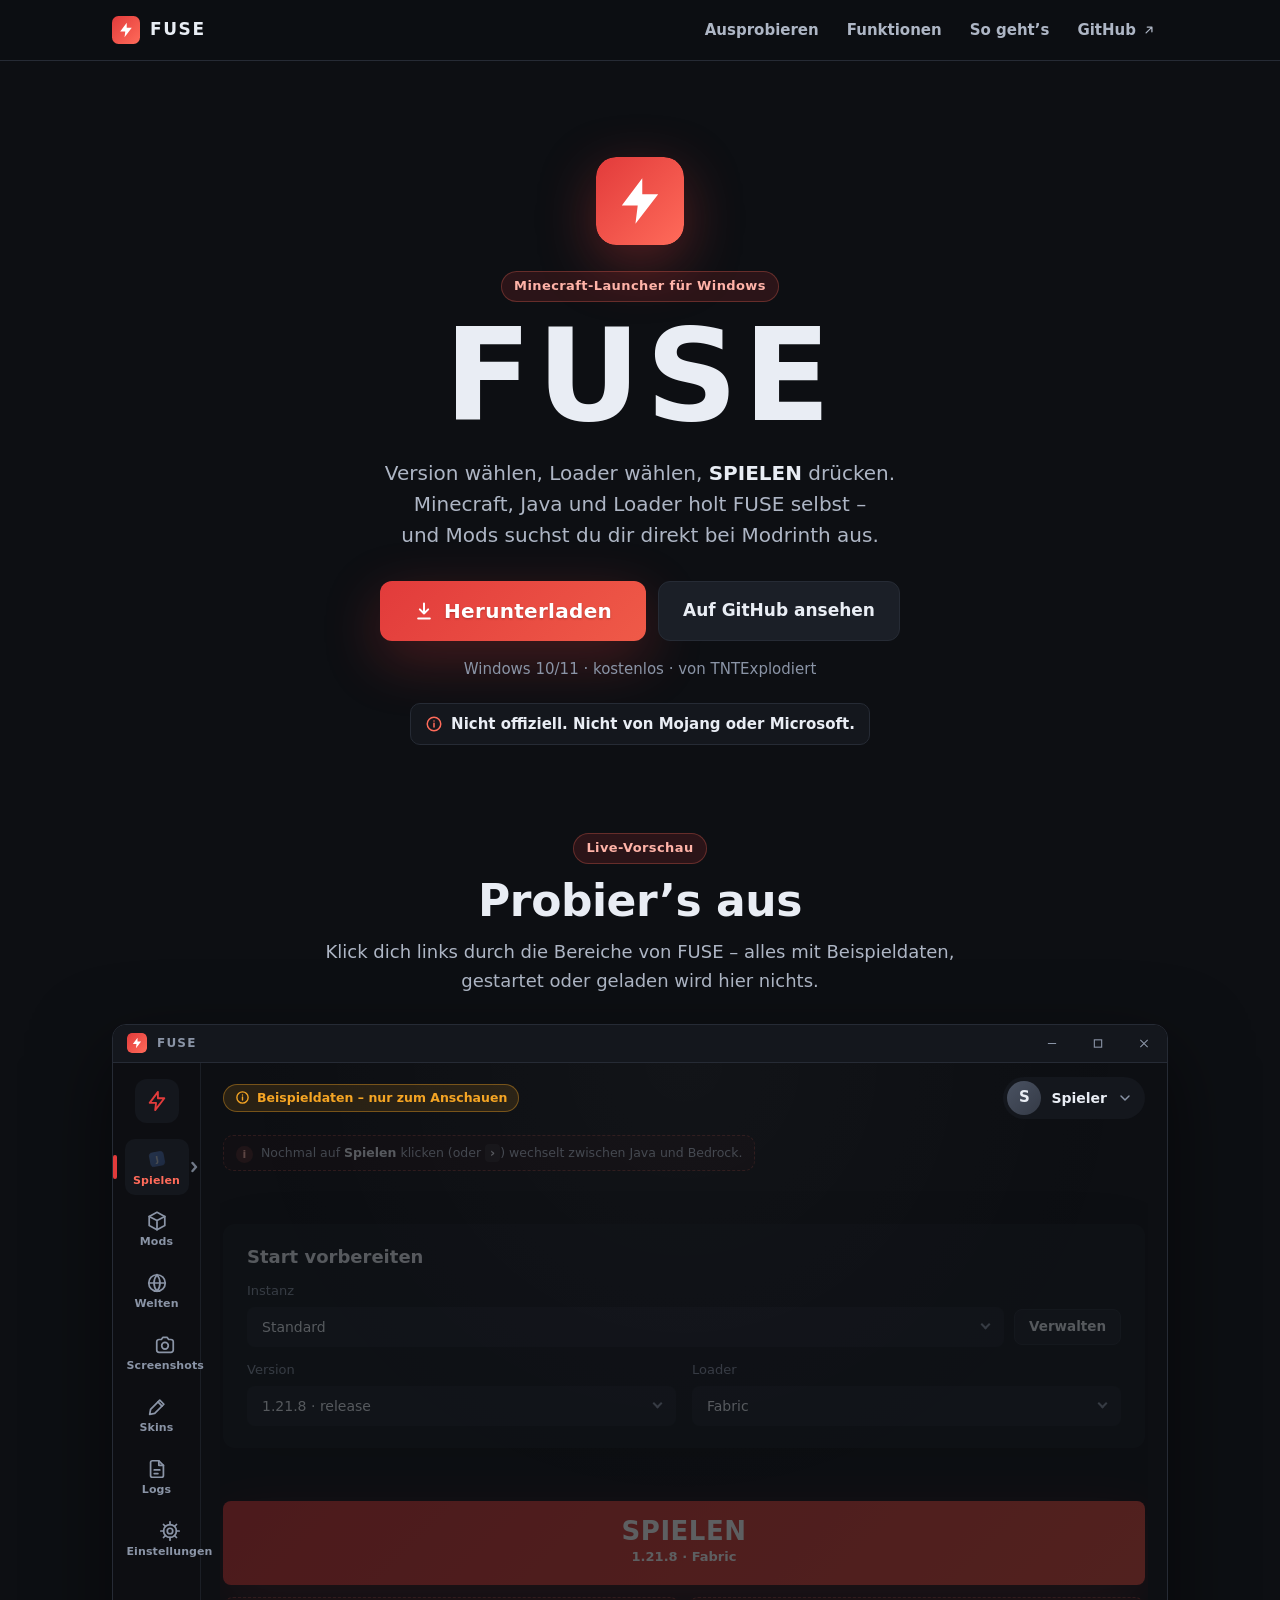
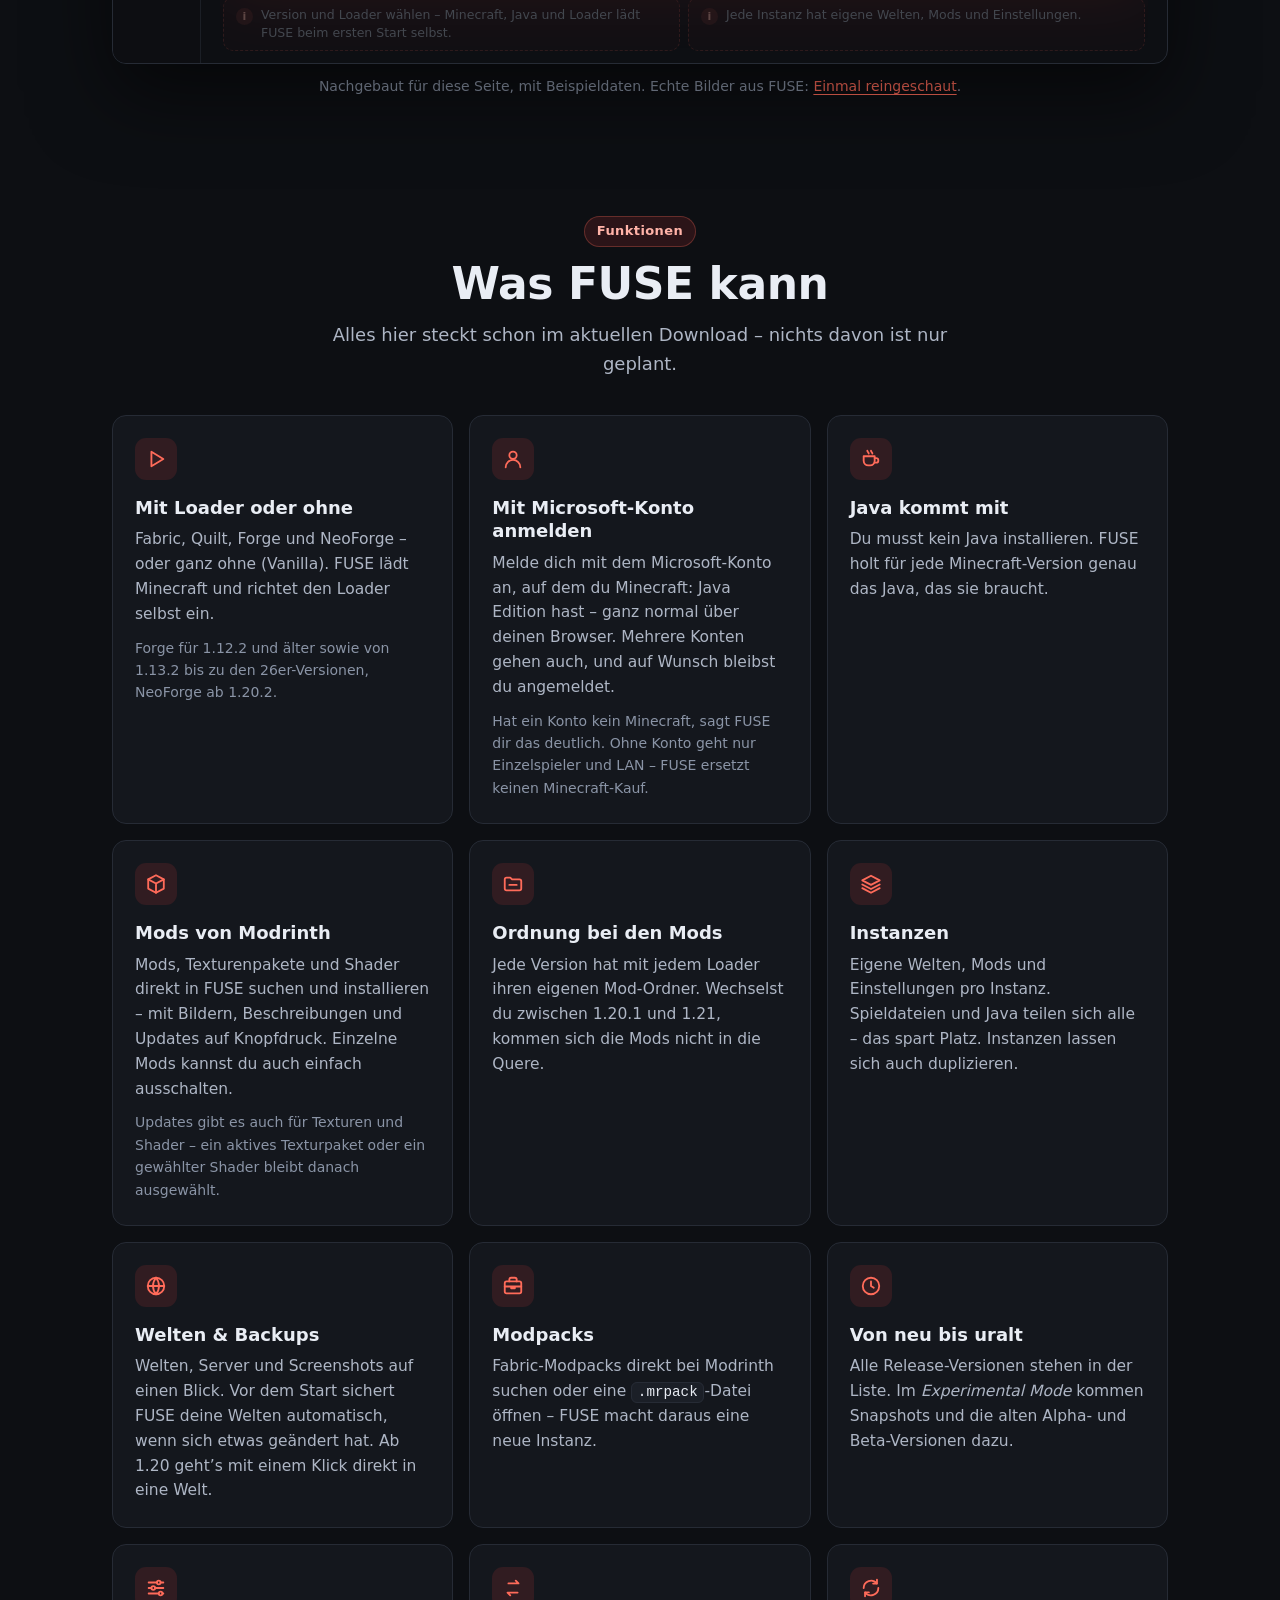
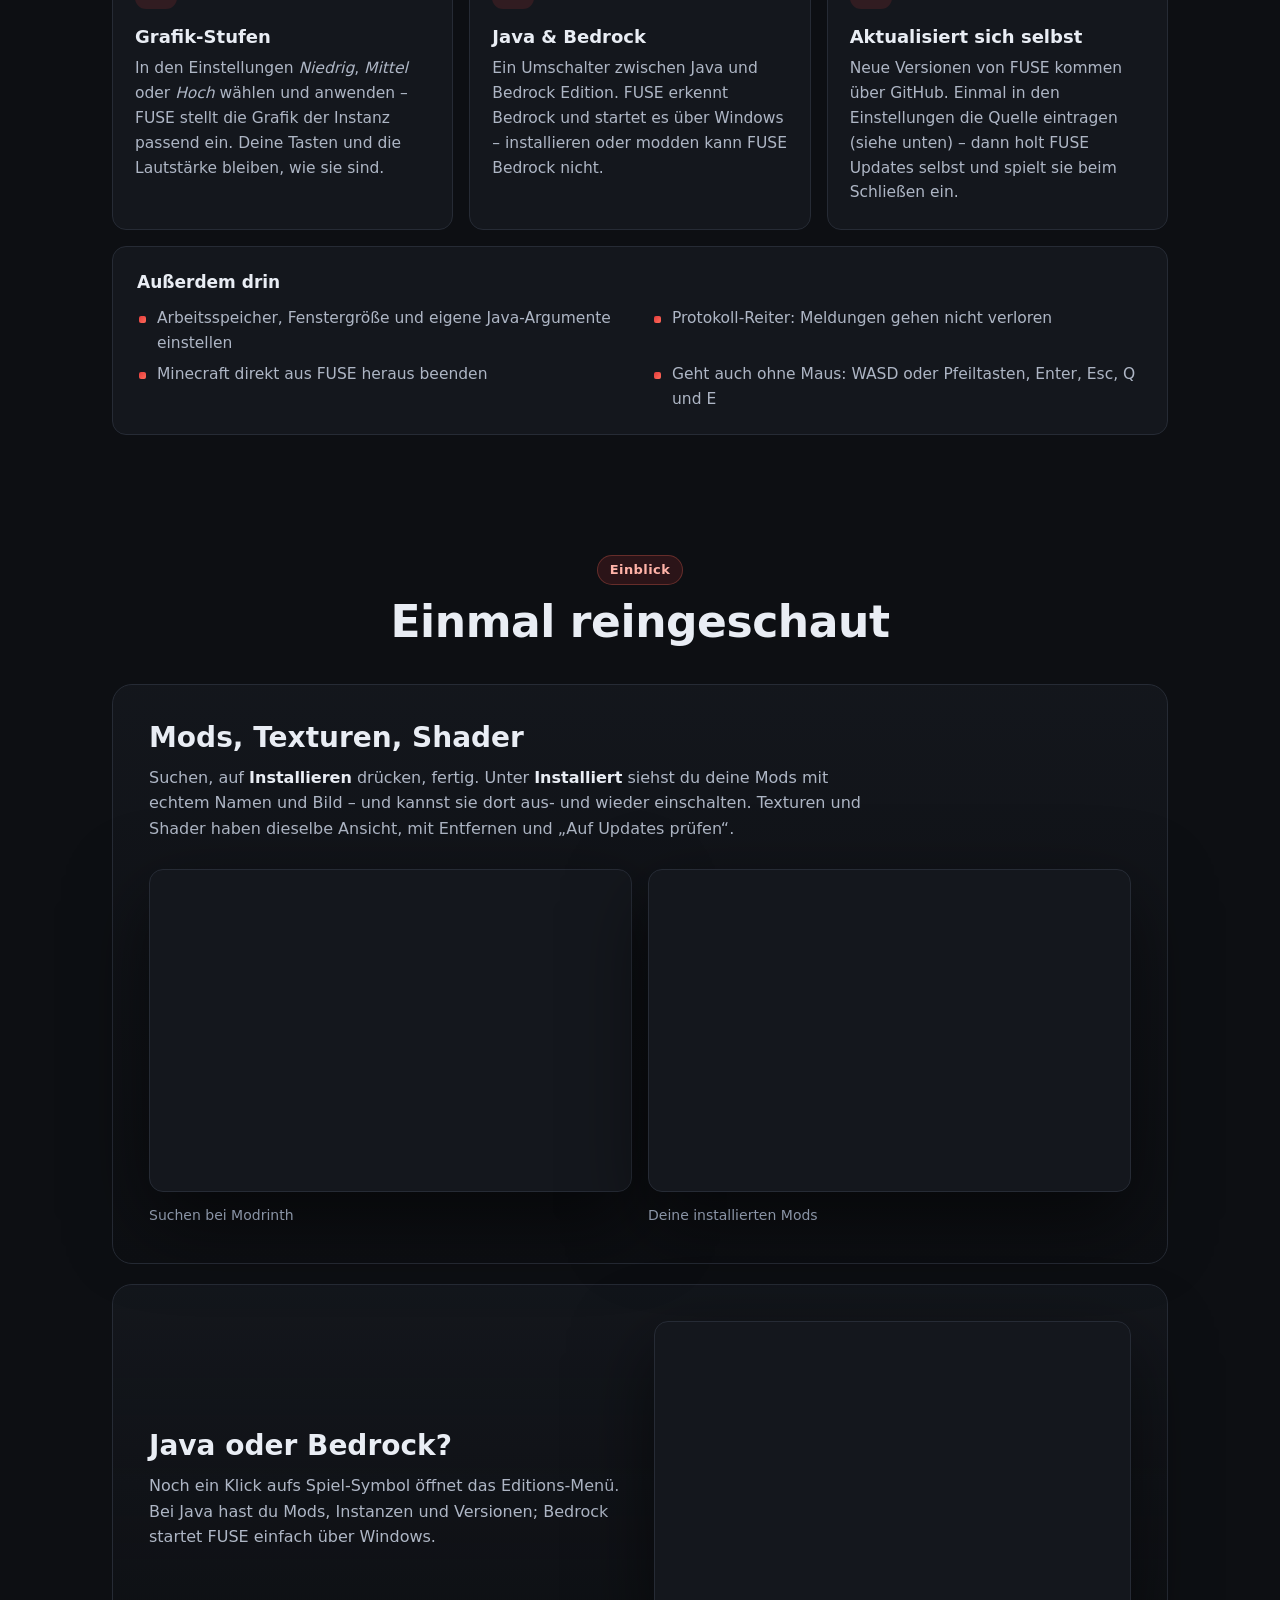
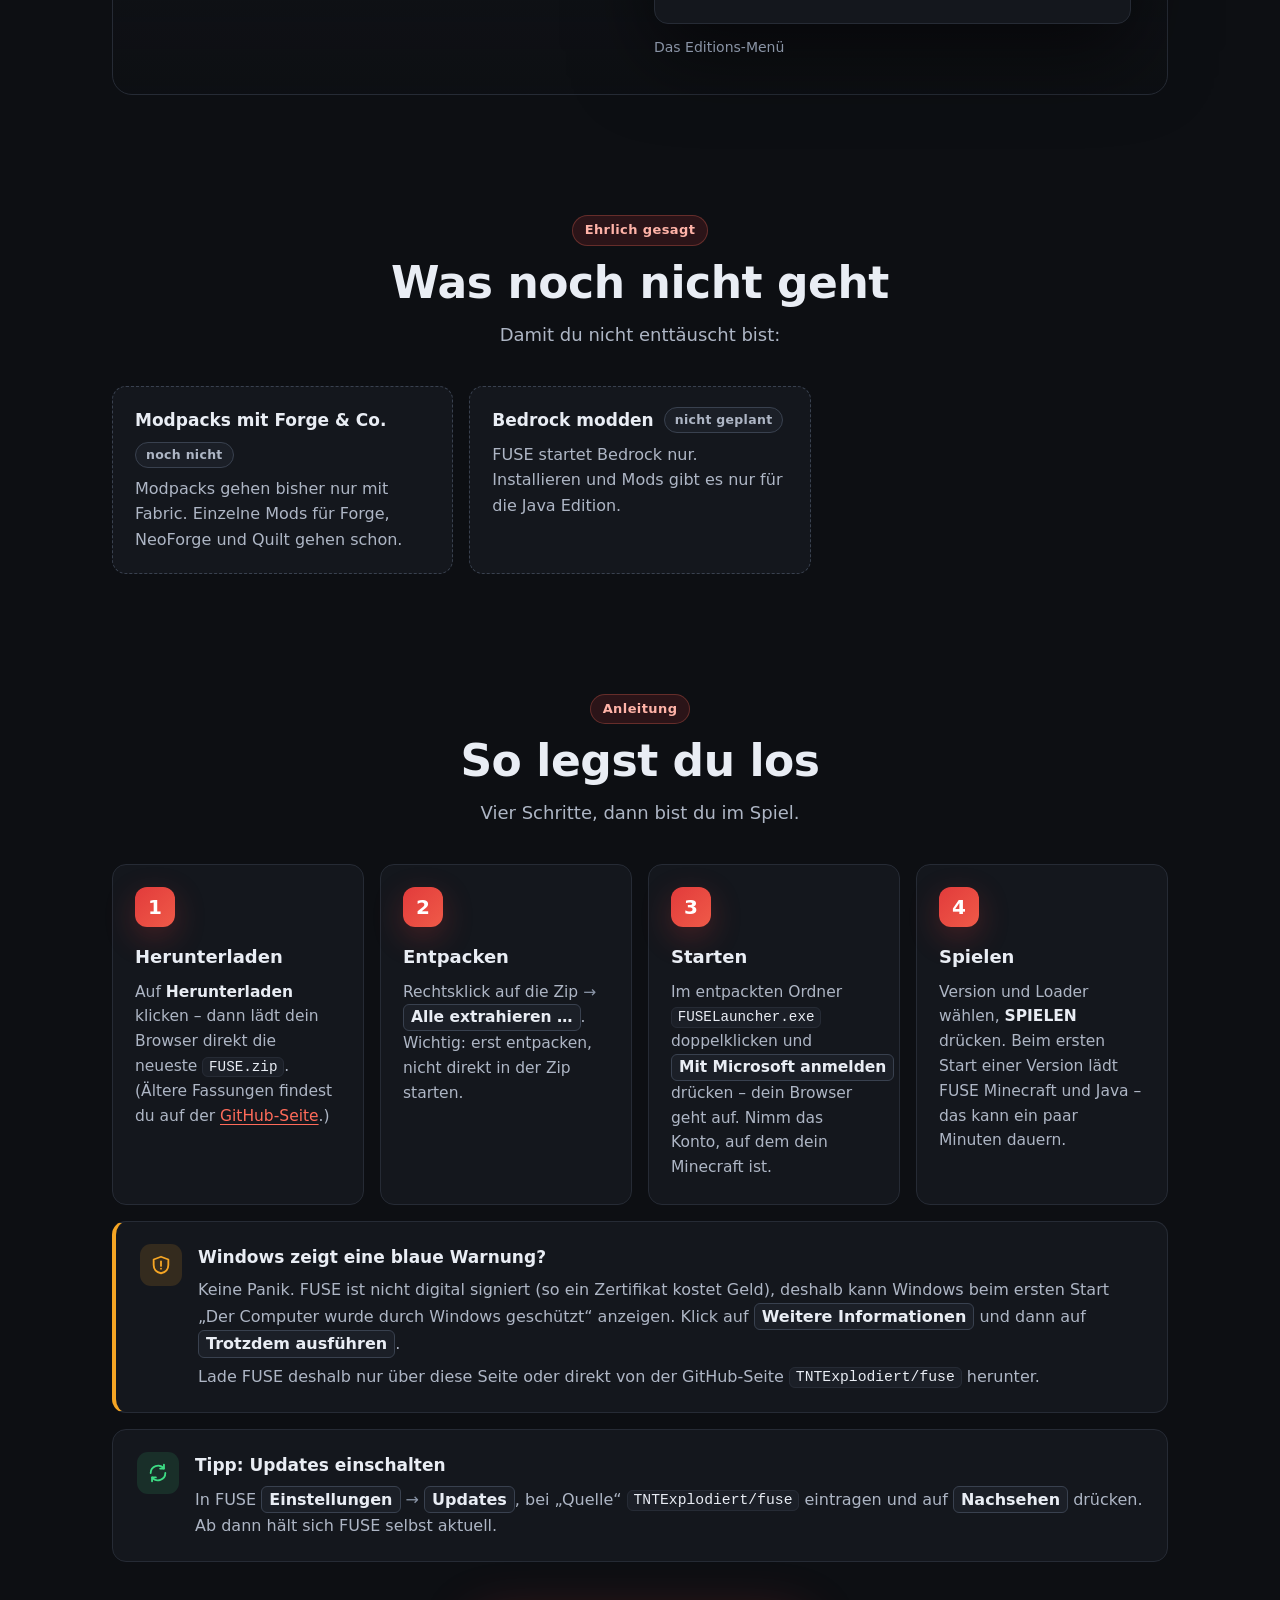
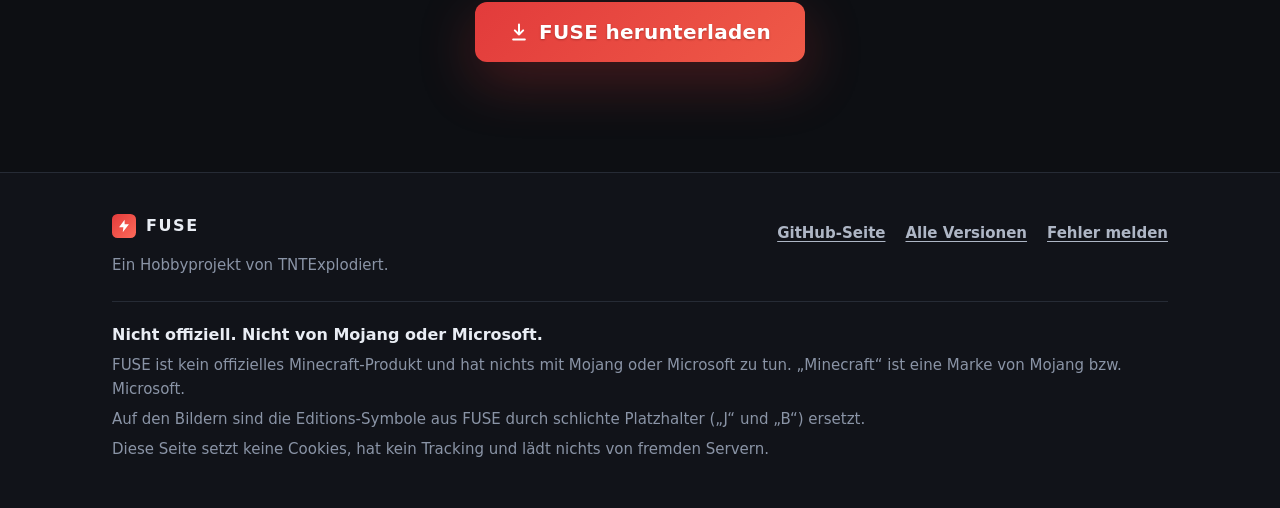
==== commit 1aa53d5d: "Webseite: Microsoft-Anmeldung + Texturen/Shader in der Live-Vorschau Co-Authored-By: Claude Opus 5.5" ====
--- a/docs/index.html
+++ b/docs/index.html
@@ -83,9 +83,13 @@
       <!-- Live-Vorschau: ein schlanker Nachbau des FUSE-Fensters (eigenes
            Markup, eigenes CSS, eigenes demo.js – kein Code aus FUSE).
            Alles Beispieldaten, nichts startet, nichts wird geladen.
-           Inhalte nur, was der aktuelle Download kann (Bau 75): bei
-           Texturen/Shader gibt es dort noch kein „Installiert“ und keine
-           Updates – deshalb blendet die Vorschau beides dort aus.
+           Inhalte nur, was der aktuelle Download kann (Bau 76): seitdem
+           gibt es „Installiert“ und „Auf Updates prüfen“ auch bei
+           Texturen/Shader – aber KEINEN An/Aus-Schalter (den hat FUSE
+           dort nicht; welches Paket aktiv ist, wählt man im Spiel).
+           Seit Bau 78 (eingebaute Client-ID): Microsoft-Anmeldung bei allen –
+           Skins › Anziehen und Server › Play erklären das so, dazu
+           „Angemeldet bleiben“ unter Einstellungen › Launcher.
            Ohne JavaScript: nur „Spielen“ sichtbar + Hinweis.
            Unter 760 px: statt der Vorschau das echte Bild (.demo-handy). -->
       <section id="ausprobieren" class="abschnitt abschnitt-demo" aria-labelledby="demo-titel">
@@ -276,11 +280,11 @@
                         <button class="demo-seg" type="button" data-art="textur" aria-pressed="false">Texturen</button>
                         <button class="demo-seg" type="button" data-art="shader" aria-pressed="false">Shader</button>
                       </div>
-                      <div class="demo-segmente demo-blendbar" role="group" aria-label="Ansicht">
+                      <div class="demo-segmente" role="group" aria-label="Ansicht">
                         <button class="demo-seg" type="button" data-ansicht="suchen" aria-pressed="true">Suchen</button>
                         <button class="demo-seg" type="button" data-ansicht="installiert" aria-pressed="false">Installiert</button>
                       </div>
-                      <button class="demo-klein demo-blendbar" type="button" data-info="In FUSE vergleicht das deine installierten Mods mit Modrinth und zeigt, wofür es neuere Fassungen gibt – Aktualisieren mit einem Klick.">Auf Updates prüfen</button>
+                      <button class="demo-klein" type="button" id="demo-upd-knopf" aria-haspopup="dialog">Auf Updates prüfen</button>
                     </div>
 
                     <div class="demo-liste" id="demo-mod-liste" tabindex="-1">
@@ -293,7 +297,7 @@
                         </div>
                         <div class="demo-mod-knoepfe">
                           <button class="demo-klein demo-aus" type="button">Ausschalten</button>
-                          <button class="demo-install" type="button" aria-pressed="true"><span class="t-neu">Installieren</span><span class="t-an">Installiert</span></button>
+                          <button class="demo-install" type="button" aria-pressed="true"><span class="t-neu">Installieren</span><span class="t-an">Installiert</span><span class="t-weg">Entfernen</span></button>
                         </div>
                       </article>
                       <article class="demo-mod" data-art="mod" data-name="sodium" data-installiert="ja">
@@ -305,7 +309,7 @@
                         </div>
                         <div class="demo-mod-knoepfe">
                           <button class="demo-klein demo-aus" type="button">Ausschalten</button>
-                          <button class="demo-install" type="button" aria-pressed="true"><span class="t-neu">Installieren</span><span class="t-an">Installiert</span></button>
+                          <button class="demo-install" type="button" aria-pressed="true"><span class="t-neu">Installieren</span><span class="t-an">Installiert</span><span class="t-weg">Entfernen</span></button>
                         </div>
                       </article>
                       <article class="demo-mod" data-art="mod" data-name="iris shaders" data-installiert="nein">
@@ -317,7 +321,7 @@
                         </div>
                         <div class="demo-mod-knoepfe">
                           <button class="demo-klein demo-aus" type="button">Ausschalten</button>
-                          <button class="demo-install" type="button" aria-pressed="false"><span class="t-neu">Installieren</span><span class="t-an">Installiert</span></button>
+                          <button class="demo-install" type="button" aria-pressed="false"><span class="t-neu">Installieren</span><span class="t-an">Installiert</span><span class="t-weg">Entfernen</span></button>
                         </div>
                       </article>
                       <article class="demo-mod" data-art="mod" data-name="entity culling" data-installiert="nein">
@@ -329,7 +333,7 @@
                         </div>
                         <div class="demo-mod-knoepfe">
                           <button class="demo-klein demo-aus" type="button">Ausschalten</button>
-                          <button class="demo-install" type="button" aria-pressed="false"><span class="t-neu">Installieren</span><span class="t-an">Installiert</span></button>
+                          <button class="demo-install" type="button" aria-pressed="false"><span class="t-neu">Installieren</span><span class="t-an">Installiert</span><span class="t-weg">Entfernen</span></button>
                         </div>
                       </article>
                       <article class="demo-mod" data-art="mod" data-name="cloth config api" data-installiert="ja">
@@ -341,7 +345,7 @@
                         </div>
                         <div class="demo-mod-knoepfe">
                           <button class="demo-klein demo-aus" type="button">Ausschalten</button>
-                          <button class="demo-install" type="button" aria-pressed="true"><span class="t-neu">Installieren</span><span class="t-an">Installiert</span></button>
+                          <button class="demo-install" type="button" aria-pressed="true"><span class="t-neu">Installieren</span><span class="t-an">Installiert</span><span class="t-weg">Entfernen</span></button>
                         </div>
                       </article>
                       <article class="demo-mod" data-art="mod" data-name="mod menu" data-installiert="nein">
@@ -353,30 +357,33 @@
                         </div>
                         <div class="demo-mod-knoepfe">
                           <button class="demo-klein demo-aus" type="button">Ausschalten</button>
-                          <button class="demo-install" type="button" aria-pressed="false"><span class="t-neu">Installieren</span><span class="t-an">Installiert</span></button>
-                        </div>
-                      </article>
-
-                      <article class="demo-mod" data-art="textur" data-name="faithful 32x" data-installiert="nein">
+                          <button class="demo-install" type="button" aria-pressed="false"><span class="t-neu">Installieren</span><span class="t-an">Installiert</span><span class="t-weg">Entfernen</span></button>
+                        </div>
+                      </article>
+
+                      <!-- Texturen/Shader: Dateiname und Update-Beispiel (data-neu =
+                           neuere Datei bei „Auf Updates prüfen“). Wie in FUSE ohne
+                           An/Aus-Schalter. data-fremd = liegt nur im Ordner. -->
+                      <article class="demo-mod" data-art="textur" data-name="faithful 32x" data-installiert="ja">
                         <span class="demo-kachel k-orange" aria-hidden="true">F3</span>
                         <div class="demo-mod-text">
                           <h4>Faithful 32x</h4>
                           <p>Die bekannten Texturen, nur doppelt so scharf.</p>
-                          <p class="demo-meta">25.412.880 Downloads</p>
-                        </div>
-                        <div class="demo-mod-knoepfe">
-                          <button class="demo-install" type="button" aria-pressed="false"><span class="t-neu">Installieren</span><span class="t-an">Installiert</span></button>
-                        </div>
-                      </article>
-                      <article class="demo-mod" data-art="textur" data-name="fresh animations" data-installiert="nein">
+                          <p class="demo-meta">25.412.880 Downloads<span class="demo-datei"> · Faithful 32x - 1.21.8.zip</span></p>
+                        </div>
+                        <div class="demo-mod-knoepfe">
+                          <button class="demo-install" type="button" aria-pressed="true"><span class="t-neu">Installieren</span><span class="t-an">Installiert</span><span class="t-weg">Entfernen</span></button>
+                        </div>
+                      </article>
+                      <article class="demo-mod" data-art="textur" data-name="fresh animations" data-installiert="ja" data-neu="FreshAnimations_v1.10.zip">
                         <span class="demo-kachel k-tuerkis" aria-hidden="true">FR</span>
                         <div class="demo-mod-text">
                           <h4>Fresh Animations</h4>
                           <p>Tiere und Monster bewegen sich lebendiger.</p>
-                          <p class="demo-meta">18.940.311 Downloads</p>
-                        </div>
-                        <div class="demo-mod-knoepfe">
-                          <button class="demo-install" type="button" aria-pressed="false"><span class="t-neu">Installieren</span><span class="t-an">Installiert</span></button>
+                          <p class="demo-meta">18.940.311 Downloads<span class="demo-datei"> · FreshAnimations_v1.9.3.zip</span></p>
+                        </div>
+                        <div class="demo-mod-knoepfe">
+                          <button class="demo-install" type="button" aria-pressed="true"><span class="t-neu">Installieren</span><span class="t-an">Installiert</span><span class="t-weg">Entfernen</span></button>
                         </div>
                       </article>
                       <article class="demo-mod" data-art="textur" data-name="stay true" data-installiert="nein">
@@ -384,22 +391,33 @@
                         <div class="demo-mod-text">
                           <h4>Stay True</h4>
                           <p>Natürlichere Blöcke, nah am Original.</p>
-                          <p class="demo-meta">6.205.774 Downloads</p>
-                        </div>
-                        <div class="demo-mod-knoepfe">
-                          <button class="demo-install" type="button" aria-pressed="false"><span class="t-neu">Installieren</span><span class="t-an">Installiert</span></button>
-                        </div>
-                      </article>
-
-                      <article class="demo-mod" data-art="shader" data-name="complementary reimagined" data-installiert="nein">
+                          <p class="demo-meta">6.205.774 Downloads<span class="demo-datei"> · Stay-True-1.21.8.zip</span></p>
+                        </div>
+                        <div class="demo-mod-knoepfe">
+                          <button class="demo-install" type="button" aria-pressed="false"><span class="t-neu">Installieren</span><span class="t-an">Installiert</span><span class="t-weg">Entfernen</span></button>
+                        </div>
+                      </article>
+                      <article class="demo-mod" data-art="textur" data-name="rotes pvp paket" data-installiert="ja" data-fremd="ja">
+                        <span class="demo-kachel k-grau" aria-hidden="true">RP</span>
+                        <div class="demo-mod-text">
+                          <h4>Rotes PvP Paket</h4>
+                          <p>Liegt im Ordner, nicht von FUSE geladen</p>
+                          <p class="demo-meta"><span class="demo-datei">Rotes-PvP-Paket.zip</span></p>
+                        </div>
+                        <div class="demo-mod-knoepfe">
+                          <button class="demo-install" type="button" aria-pressed="true"><span class="t-neu">Installieren</span><span class="t-an">Installiert</span><span class="t-weg">Entfernen</span></button>
+                        </div>
+                      </article>
+
+                      <article class="demo-mod" data-art="shader" data-name="complementary reimagined" data-installiert="ja" data-neu="ComplementaryReimagined_r5.6.zip">
                         <span class="demo-kachel k-dunkelblau" aria-hidden="true">CR</span>
                         <div class="demo-mod-text">
                           <h4>Complementary Reimagined</h4>
                           <p>Warmes Licht, schöne Wolken und Wasser.</p>
-                          <p class="demo-meta">14.802.196 Downloads</p>
-                        </div>
-                        <div class="demo-mod-knoepfe">
-                          <button class="demo-install" type="button" aria-pressed="false"><span class="t-neu">Installieren</span><span class="t-an">Installiert</span></button>
+                          <p class="demo-meta">14.802.196 Downloads<span class="demo-datei"> · ComplementaryReimagined_r5.5.zip</span></p>
+                        </div>
+                        <div class="demo-mod-knoepfe">
+                          <button class="demo-install" type="button" aria-pressed="true"><span class="t-neu">Installieren</span><span class="t-an">Installiert</span><span class="t-weg">Entfernen</span></button>
                         </div>
                       </article>
                       <article class="demo-mod" data-art="shader" data-name="bsl shaders" data-installiert="nein">
@@ -407,10 +425,10 @@
                         <div class="demo-mod-text">
                           <h4>BSL Shaders</h4>
                           <p>Klassischer Look mit weichem Licht.</p>
-                          <p class="demo-meta">9.711.402 Downloads</p>
-                        </div>
-                        <div class="demo-mod-knoepfe">
-                          <button class="demo-install" type="button" aria-pressed="false"><span class="t-neu">Installieren</span><span class="t-an">Installiert</span></button>
+                          <p class="demo-meta">9.711.402 Downloads<span class="demo-datei"> · BSL_v10.0.zip</span></p>
+                        </div>
+                        <div class="demo-mod-knoepfe">
+                          <button class="demo-install" type="button" aria-pressed="false"><span class="t-neu">Installieren</span><span class="t-an">Installiert</span><span class="t-weg">Entfernen</span></button>
                         </div>
                       </article>
                       <article class="demo-mod" data-art="shader" data-name="makeup ultra fast" data-installiert="nein">
@@ -418,10 +436,10 @@
                         <div class="demo-mod-text">
                           <h4>MakeUp – Ultra Fast</h4>
                           <p>Leichte Shader, laufen auch auf schwachen PCs.</p>
-                          <p class="demo-meta">4.380.957 Downloads</p>
-                        </div>
-                        <div class="demo-mod-knoepfe">
-                          <button class="demo-install" type="button" aria-pressed="false"><span class="t-neu">Installieren</span><span class="t-an">Installiert</span></button>
+                          <p class="demo-meta">4.380.957 Downloads<span class="demo-datei"> · MakeUp-UltraFast-9.4.zip</span></p>
+                        </div>
+                        <div class="demo-mod-knoepfe">
+                          <button class="demo-install" type="button" aria-pressed="false"><span class="t-neu">Installieren</span><span class="t-an">Installiert</span><span class="t-weg">Entfernen</span></button>
                         </div>
                       </article>
 
@@ -433,8 +451,8 @@
                     </div>
 
                     <ul class="demo-tipps" aria-label="Erklärung zu „Mods“">
-                      <li>Mods, Texturen und Shader kommen direkt von Modrinth.</li>
-                      <li>Unter „Installiert“ schaltest du Mods aus und wieder ein, ohne sie zu löschen.</li>
+                      <li>Mods, Texturen und Shader kommen direkt von Modrinth – samt Updates.</li>
+                      <li>Mods schaltest du unter „Installiert“ aus und ein, Texturen und Shader im Spiel.</li>
                       <li>Jede Version hat mit jedem Loader ihren eigenen Mod-Ordner.</li>
                     </ul>
                   </div>
@@ -477,7 +495,7 @@
                           <span class="demo-zeile-name">LAN bei Kumpel</span>
                           <span class="demo-zeile-klein">192.168.178.20</span>
                         </div>
-                        <button class="demo-play" type="button" data-info="In FUSE verbindet das direkt mit dem Server. Online-Server brauchen ein Microsoft-Konto – die Anmeldung kommt erst noch.">
+                        <button class="demo-play" type="button" data-info="In FUSE verbindet das direkt mit dem Server. Für Online-Server meldest du dich in FUSE mit deinem Microsoft-Konto an – ohne Konto gehen nur Einzelspieler und LAN.">
                           <svg viewBox="0 0 24 24" aria-hidden="true"><path d="M7 4v16l13-8z"/></svg> Play<span class="nur-vorlesen"> – LAN bei Kumpel</span>
                         </button>
                       </div>
@@ -590,14 +608,14 @@
                             <button class="demo-seg" type="button" data-form="breit" aria-pressed="true">Classic</button>
                             <button class="demo-seg" type="button" data-form="schmal" aria-pressed="false">Slim</button>
                           </div>
-                          <button class="demo-haupt-knopf" type="button" data-info="Anziehen lädt den Skin auf dein Minecraft-Konto – dafür braucht FUSE die Microsoft-Anmeldung, und die kommt erst noch.">Anziehen</button>
+                          <button class="demo-haupt-knopf" type="button" data-info="In FUSE lädt Anziehen den Skin auf dein Minecraft-Konto – dafür bist du mit deinem Microsoft-Konto angemeldet.">Anziehen</button>
                         </div>
                       </div>
                     </div>
                     <ul class="demo-tipps" aria-label="Erklärung zu „Skins“">
                       <li>Skins selbst malen oder als Datei laden.</li>
                       <li>3D-Vorschau zum Drehen – mit Rüstung, Elytra und Schild zum Anprobieren.</li>
-                      <li>Anziehen braucht die Microsoft-Anmeldung – die kommt bald.</li>
+                      <li>Anziehen lädt den Skin auf dein Minecraft-Konto – dafür meldest du dich in FUSE mit Microsoft an.</li>
                     </ul>
                   </div>
 
@@ -623,7 +641,7 @@
                       <p data-stufe="info"><span class="l-stufe">[INFO]</span> <span class="l-quelle">(java)</span> <span class="l-zeit">[18:30:42]</span> Java 21 ist schon da</p>
                       <p data-stufe="info"><span class="l-stufe">[INFO]</span> <span class="l-quelle">(backup)</span> <span class="l-zeit">[18:31:05]</span> Welten gesichert: 2 Welten, 96,8 MB</p>
                       <p data-stufe="info"><span class="l-stufe">[INFO]</span> <span class="l-quelle">(spiel)</span> <span class="l-zeit">[18:31:12]</span> Minecraft läuft</p>
-                      <p data-stufe="warnung"><span class="l-stufe">[WARNUNG]</span> <span class="l-quelle">(mods)</span> <span class="l-zeit">[18:52:12]</span> Auf Updates geprüft: Für Sodium gibt es eine neuere Fassung</p>
+                      <p data-stufe="warnung"><span class="l-stufe">[WARNUNG]</span> <span class="l-quelle">(mods)</span> <span class="l-zeit">[18:52:12]</span> Auf Updates geprüft: Für Fresh Animations (Texturen) gibt es eine neuere Fassung</p>
                       <p data-stufe="fehler"><span class="l-stufe">[FEHLER]</span> <span class="l-quelle">(modrinth)</span> <span class="l-zeit">[18:52:40]</span> Modrinth hat nicht geantwortet – später noch mal versuchen</p>
                       <p data-stufe="info"><span class="l-stufe">[INFO]</span> <span class="l-quelle">(spiel)</span> <span class="l-zeit">[19:14:09]</span> Minecraft beendet</p>
                       <p class="demo-hilfe demo-log-leer" hidden>Noch nichts passiert.</p>
@@ -706,6 +724,16 @@
                         </span>
                       </div>
                       <div class="demo-einst-zeile">
+                        <label class="demo-einst-titel" for="demo-bleiben">Angemeldet bleiben</label>
+                        <span class="demo-wahl demo-wahl-kurz">
+                          <select id="demo-bleiben">
+                            <option selected>Aus</option>
+                            <option>An</option>
+                          </select>
+                        </span>
+                        <p class="demo-hilfe">Dann musst du dich nach einem Neustart nicht neu bei Microsoft anmelden. Der Zugang liegt verschlüsselt auf deinem PC – auf einem geteilten PC lieber aus lassen.</p>
+                      </div>
+                      <div class="demo-einst-zeile">
                         <label class="demo-einst-titel" for="demo-experimentell">Experimental Mode</label>
                         <span class="demo-wahl demo-wahl-kurz">
                           <select id="demo-experimentell">
@@ -749,6 +777,20 @@
                 <!-- Meldungen der Vorschau (z. B. nach SPIELEN). Bleibt immer
                      im Baum, damit Vorleseprogramme neue Meldungen ansagen. -->
                 <div class="demo-meldung-ort" id="demo-meldung" role="status" aria-live="polite"></div>
+              </div>
+            </div>
+
+            <!-- Beispiel-Fenster „Auf Updates prüfen“ (Mods › oben rechts).
+                 Wie in FUSE ein Fenster für alle drei Arten; die Zeilen baut
+                 demo.js aus den Karten (data-neu). Lädt nichts. -->
+            <div class="demo-schatten" id="demo-upd" hidden>
+              <div class="demo-dialog" role="dialog" aria-modal="true" aria-labelledby="demo-upd-titel" tabindex="-1">
+                <div class="demo-dialog-kopf">
+                  <h3 class="demo-dialog-titel" id="demo-upd-titel">Mod-Updates</h3>
+                  <button class="demo-meldung-zu demo-dialog-zu" type="button" id="demo-upd-zu" aria-label="Fenster schließen">✕</button>
+                </div>
+                <div class="demo-upd-liste" id="demo-upd-liste"></div>
+                <p class="demo-hilfe demo-upd-hinweis" id="demo-upd-hinweis"></p>
               </div>
             </div>
           </div>
@@ -771,10 +813,15 @@
 
       <!-- Jede Karte ist gegen launcher/STAND.md („Was FUSE kann“ und die
            Bau-Abschnitte) bzw. den Quelltext geprüft und steckt im Download
-           (Bau 74, gilt auch für Bau 75). Die Microsoft-Anmeldung steht
-           deshalb NICHT hier (azure_id ist im Download leer).
-           „Ohne Konto spielen“ steht bewusst nicht als Werbe-Karte hier,
-           sondern nur ehrlich unter „Was noch nicht geht“ (mit Kauf-Hinweis). -->
+           (Bau 74, gilt auch für Bau 75 und 76). Die Microsoft-Anmeldung steht
+           seit Bau 78 hier: FUSE hat seitdem eine eingebaute, von Mojang
+           freigegebene Client-ID (launcher/STAND.md „Login für alle (Bau 78)“).
+           DIESE FASSUNG ERST HOCHLADEN, WENN BAU 78 VERÖFFENTLICHT IST – mit
+           Bau 77 geht die Anmeldung nur, wer selbst eine azure_id einträgt.
+           „Ohne Konto spielen“ steht bewusst nicht als eigene Werbe-Karte
+           hier, nur klein in der Anmelde-Karte (mit Kauf-Hinweis).
+           „Geht auch ohne Maus“ ist dafür unter „Außerdem drin“ gerutscht
+           (12 Karten = volle Reihen bei 3 und 2 Spalten). -->
       <section id="funktionen" class="abschnitt" aria-labelledby="funktionen-titel">
         <div class="abschnitt-kopf">
           <p class="etikett">Funktionen</p>
@@ -790,6 +837,12 @@
             <p class="klein">Forge für 1.12.2 und älter sowie von 1.13.2 bis zu den 26er-Versionen, NeoForge ab 1.20.2.</p>
           </li>
           <li class="karte">
+            <span class="symbol"><svg viewBox="0 0 24 24" fill="none" stroke="currentColor" stroke-width="2" stroke-linecap="round" stroke-linejoin="round" aria-hidden="true"><circle cx="12" cy="8" r="4"/><path d="M4 21a8 8 0 0 1 16 0"/></svg></span>
+            <h3>Mit Microsoft-Konto anmelden</h3>
+            <p>Melde dich mit dem Microsoft-Konto an, auf dem du Minecraft: Java Edition hast – ganz normal über deinen Browser. Mehrere Konten gehen auch, und auf Wunsch bleibst du angemeldet.</p>
+            <p class="klein">Hat ein Konto kein Minecraft, sagt FUSE dir das deutlich. Ohne Konto geht nur Einzelspieler und LAN – FUSE ersetzt keinen Minecraft-Kauf.</p>
+          </li>
+          <li class="karte">
             <span class="symbol"><svg viewBox="0 0 24 24" fill="none" stroke="currentColor" stroke-width="2" stroke-linecap="round" stroke-linejoin="round" aria-hidden="true"><path d="M4 9h12v5a5 5 0 0 1-5 5H9a5 5 0 0 1-5-5z"/><path d="M16 11h1.5a2.5 2.5 0 0 1 0 5H16"/><path d="M8 3c0 1.5 1.5 1.5 1.5 3M12 3c0 1.5 1.5 1.5 1.5 3"/></svg></span>
             <h3>Java kommt mit</h3>
             <p>Du musst kein Java installieren. FUSE holt für jede Minecraft-Version genau das Java, das sie braucht.</p>
@@ -798,6 +851,7 @@
             <span class="symbol"><svg viewBox="0 0 24 24" fill="none" stroke="currentColor" stroke-width="2" stroke-linecap="round" stroke-linejoin="round" aria-hidden="true"><path d="M12 2.5 3.5 7v10l8.5 4.5 8.5-4.5V7z"/><path d="M3.5 7 12 11.5 20.5 7M12 11.5v10"/></svg></span>
             <h3>Mods von Modrinth</h3>
             <p>Mods, Texturenpakete und Shader direkt in FUSE suchen und installieren – mit Bildern, Beschreibungen und Updates auf Knopfdruck. Einzelne Mods kannst du auch einfach ausschalten.</p>
+            <p class="klein">Updates gibt es auch für Texturen und Shader – ein aktives Texturpaket oder ein gewählter Shader bleibt danach ausgewählt.</p>
           </li>
           <li class="karte">
             <span class="symbol"><svg viewBox="0 0 24 24" fill="none" stroke="currentColor" stroke-width="2" stroke-linecap="round" stroke-linejoin="round" aria-hidden="true"><path d="M3 7a2 2 0 0 1 2-2h4l2 2h8a2 2 0 0 1 2 2v8a2 2 0 0 1-2 2H5a2 2 0 0 1-2-2z"/><path d="M8 13h8"/></svg></span>
@@ -828,11 +882,6 @@
             <span class="symbol"><svg viewBox="0 0 24 24" fill="none" stroke="currentColor" stroke-width="2" stroke-linecap="round" stroke-linejoin="round" aria-hidden="true"><path d="M4 6h9M17 6h3M4 12h3M11 12h9M4 18h11M19 18h1"/><circle cx="15" cy="6" r="2"/><circle cx="9" cy="12" r="2"/><circle cx="17" cy="18" r="2"/></svg></span>
             <h3>Grafik-Stufen</h3>
             <p>In den Einstellungen <em>Niedrig</em>, <em>Mittel</em> oder <em>Hoch</em> wählen und anwenden – FUSE stellt die Grafik der Instanz passend ein. Deine Tasten und die Lautstärke bleiben, wie sie sind.</p>
-          </li>
-          <li class="karte">
-            <span class="symbol"><svg viewBox="0 0 24 24" fill="none" stroke="currentColor" stroke-width="2" stroke-linecap="round" stroke-linejoin="round" aria-hidden="true"><rect x="2" y="6" width="20" height="12" rx="2"/><path d="M6 10h.01M10 10h.01M14 10h.01M18 10h.01M7 14h10"/></svg></span>
-            <h3>Geht auch ohne Maus</h3>
-            <p>WASD oder Pfeiltasten, Enter, Esc, Q und E: FUSE lässt sich auch nur mit der Tastatur bedienen.</p>
           </li>
           <li class="karte">
             <span class="symbol"><svg viewBox="0 0 24 24" fill="none" stroke="currentColor" stroke-width="2" stroke-linecap="round" stroke-linejoin="round" aria-hidden="true"><path d="M7 7h11l-3-3M17 17H6l3 3"/></svg></span>
@@ -852,6 +901,7 @@
             <li>Arbeitsspeicher, Fenstergröße und eigene Java-Argumente einstellen</li>
             <li>Protokoll-Reiter: Meldungen gehen nicht verloren</li>
             <li>Minecraft direkt aus FUSE heraus beenden</li>
+            <li>Geht auch ohne Maus: WASD oder Pfeiltasten, Enter, Esc, Q und E</li>
           </ul>
         </div>
       </section>
@@ -869,6 +919,8 @@
               Suchen, auf <strong>Installieren</strong> drücken, fertig. Unter
               <strong>Installiert</strong> siehst du deine Mods mit echtem Namen
               und Bild – und kannst sie dort aus- und wieder einschalten.
+              Texturen und Shader haben dieselbe Ansicht, mit Entfernen und
+              „Auf Updates prüfen“.
             </p>
           </div>
           <div class="einblick-bilder zwei">
@@ -925,11 +977,6 @@
         </div>
         <ul class="ehrlich">
           <li>
-            <h3>Anmelden mit Microsoft-Konto <span class="marke-bald">kommt bald</span></h3>
-            <p>Im Download funktioniert die Anmeldung noch nicht. Bis dahin startest du ohne Konto – das reicht für Einzelspieler und LAN, nicht für Online-Server.</p>
-            <p><strong>Wichtig:</strong> FUSE ersetzt keinen Minecraft-Kauf. Spiel bitte nur, wenn dir Minecraft gehört.</p>
-          </li>
-          <li>
             <h3>Modpacks mit Forge &amp; Co. <span class="marke-nein">noch nicht</span></h3>
             <p>Modpacks gehen bisher nur mit Fabric. Einzelne Mods für Forge, NeoForge und Quilt gehen schon.</p>
           </li>
@@ -958,7 +1005,7 @@
           </li>
           <li>
             <h3>Starten</h3>
-            <p>Im entpackten Ordner <code>FUSELauncher.exe</code> doppelklicken. Solange die Microsoft-Anmeldung fehlt: beim ersten Mal einen Namen eintippen und <span class="knopftext">Ohne Konto spielen</span> drücken.</p>
+            <p>Im entpackten Ordner <code>FUSELauncher.exe</code> doppelklicken und <span class="knopftext">Mit Microsoft anmelden</span> drücken – dein Browser geht auf. Nimm das Konto, auf dem dein Minecraft ist.</p>
           </li>
           <li>
             <h3>Spielen</h3>
--- a/docs/stil.css
+++ b/docs/stil.css
@@ -977,6 +977,7 @@
 }
 
 .demo-fenster {
+  position: relative;
   display: flex;
   flex-direction: column;
   height: 640px;
@@ -1545,17 +1546,6 @@
   color: #fff;
 }
 
-/* In FUSE (Download) gibt es Suchen/Installiert und Updates nur bei
-   Mods. Bei Texturen/Shader blenden sie aus, der Platz bleibt. */
-.demo-blendbar {
-  transition: opacity var(--t-mittel) ease;
-}
-
-.demo-blendbar.weg {
-  opacity: 0;
-  visibility: hidden;
-}
-
 .demo-wahl {
   position: relative;
   display: block;
@@ -1995,6 +1985,26 @@
   transform: rotate(-45deg);
 }
 
+/* Wie in FUSE: Ein Klick auf „Installiert“ entfernt – deshalb sagt der
+   Knopf beim Darüberfahren und beim Tastatur-Fokus ehrlich „Entfernen“. */
+.demo-install .t-weg {
+  display: none;
+}
+
+.demo-install[aria-pressed="true"]:is(:hover, :focus-visible) {
+  border-color: rgba(255, 107, 90, .45);
+  background: rgba(226, 59, 59, .14);
+  color: #ffb3a8;
+}
+
+.demo-install[aria-pressed="true"]:is(:hover, :focus-visible) .t-an {
+  display: none;
+}
+
+.demo-install[aria-pressed="true"]:is(:hover, :focus-visible) .t-weg {
+  display: inline;
+}
+
 .demo-vanilla .demo-einst-titel {
   margin-bottom: 4px;
 }
@@ -2515,6 +2525,106 @@
   color: var(--text);
 }
 
+/* ---------- Beispiel-Fenster „Auf Updates prüfen“ ---------- */
+
+.demo-schatten {
+  position: absolute;
+  inset: 38px 0 0;
+  z-index: 10;
+  display: grid;
+  place-items: center;
+  padding: 24px;
+  background: rgba(5, 6, 9, .62);
+}
+
+.demo-dialog {
+  display: flex;
+  flex-direction: column;
+  gap: 12px;
+  width: min(580px, 100%);
+  max-height: 100%;
+  padding: 16px 18px 18px;
+  border-radius: 14px;
+  border: 1px solid var(--rand-hell);
+  background: var(--bg-2);
+  box-shadow: 0 30px 70px rgba(0, 0, 0, .6);
+}
+
+.demo-dialog-kopf {
+  display: flex;
+  align-items: center;
+  gap: 10px;
+}
+
+.demo-dialog-titel {
+  flex: 1;
+  min-width: 0;
+  color: var(--text);
+  font-size: 16px;
+  font-weight: 800;
+}
+
+/* Gleicher Knopf wie in der Meldung, hier aber im Fluss statt absolut. */
+.demo-meldung-zu.demo-dialog-zu {
+  position: static;
+  flex: none;
+}
+
+.demo-upd-liste {
+  display: grid;
+  gap: 8px;
+  min-height: 0;
+  overflow: auto;
+}
+
+.demo-upd-zeile {
+  display: flex;
+  align-items: center;
+  gap: 12px;
+  padding: 10px 12px;
+  border-radius: 10px;
+  background: var(--bg-3);
+}
+
+.demo-upd-text {
+  display: grid;
+  flex: 1;
+  min-width: 0;
+}
+
+.demo-upd-name {
+  overflow: hidden;
+  text-overflow: ellipsis;
+  white-space: nowrap;
+  color: var(--text);
+  font-weight: 700;
+}
+
+/* Darf umbrechen: alte → neue Datei soll ganz lesbar sein. */
+.demo-upd-klein {
+  overflow-wrap: anywhere;
+  color: var(--text-2);
+  font-family: var(--mono);
+  font-size: 11.5px;
+}
+
+.demo-upd-zeile.fertig .demo-upd-klein {
+  color: #8ff0b8;
+}
+
+.demo-upd-ohne-kopf {
+  margin-top: 4px;
+}
+
+.demo-upd-zeile.ohne {
+  background: transparent;
+  border: 1px dashed var(--rand-hell);
+}
+
+.demo-upd-hinweis {
+  font-size: 12.5px;
+}
+
 /* ---------- Unter dem Fenster ---------- */
 
 .demo-ohne-js,
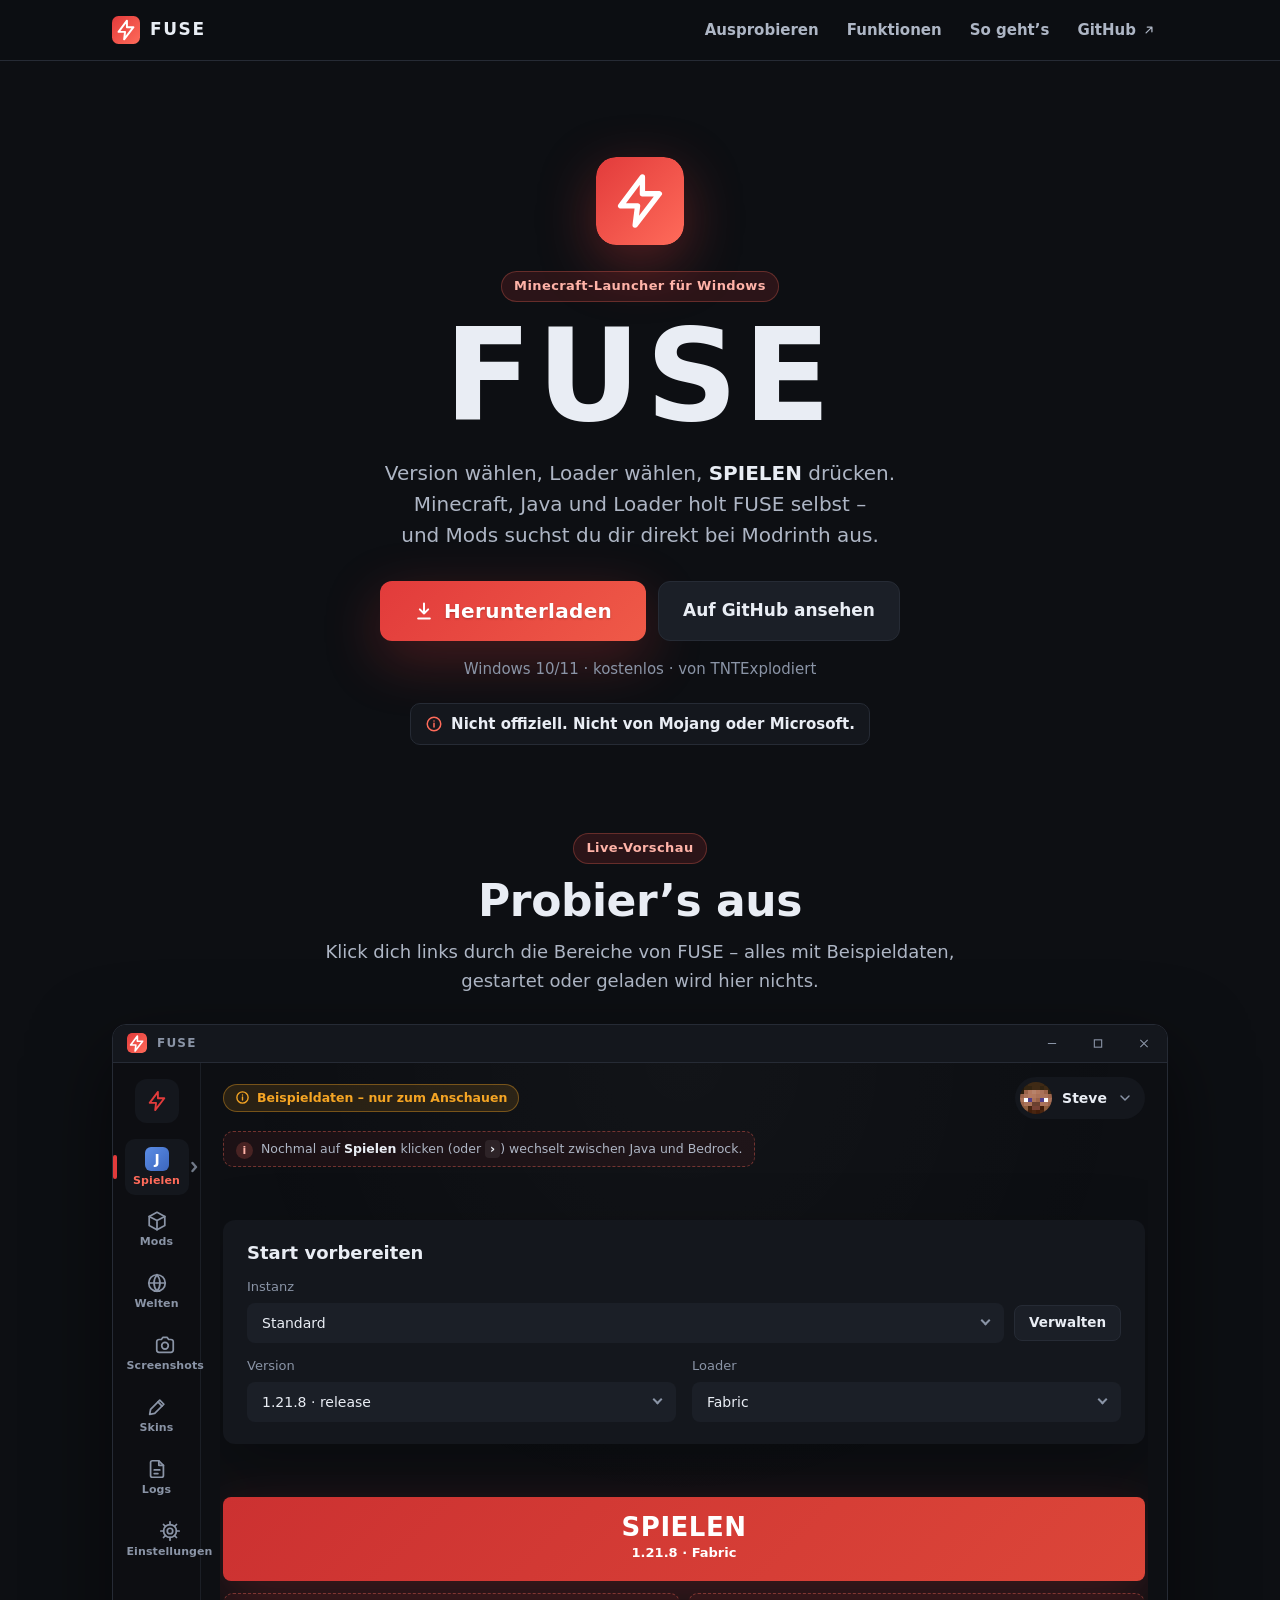
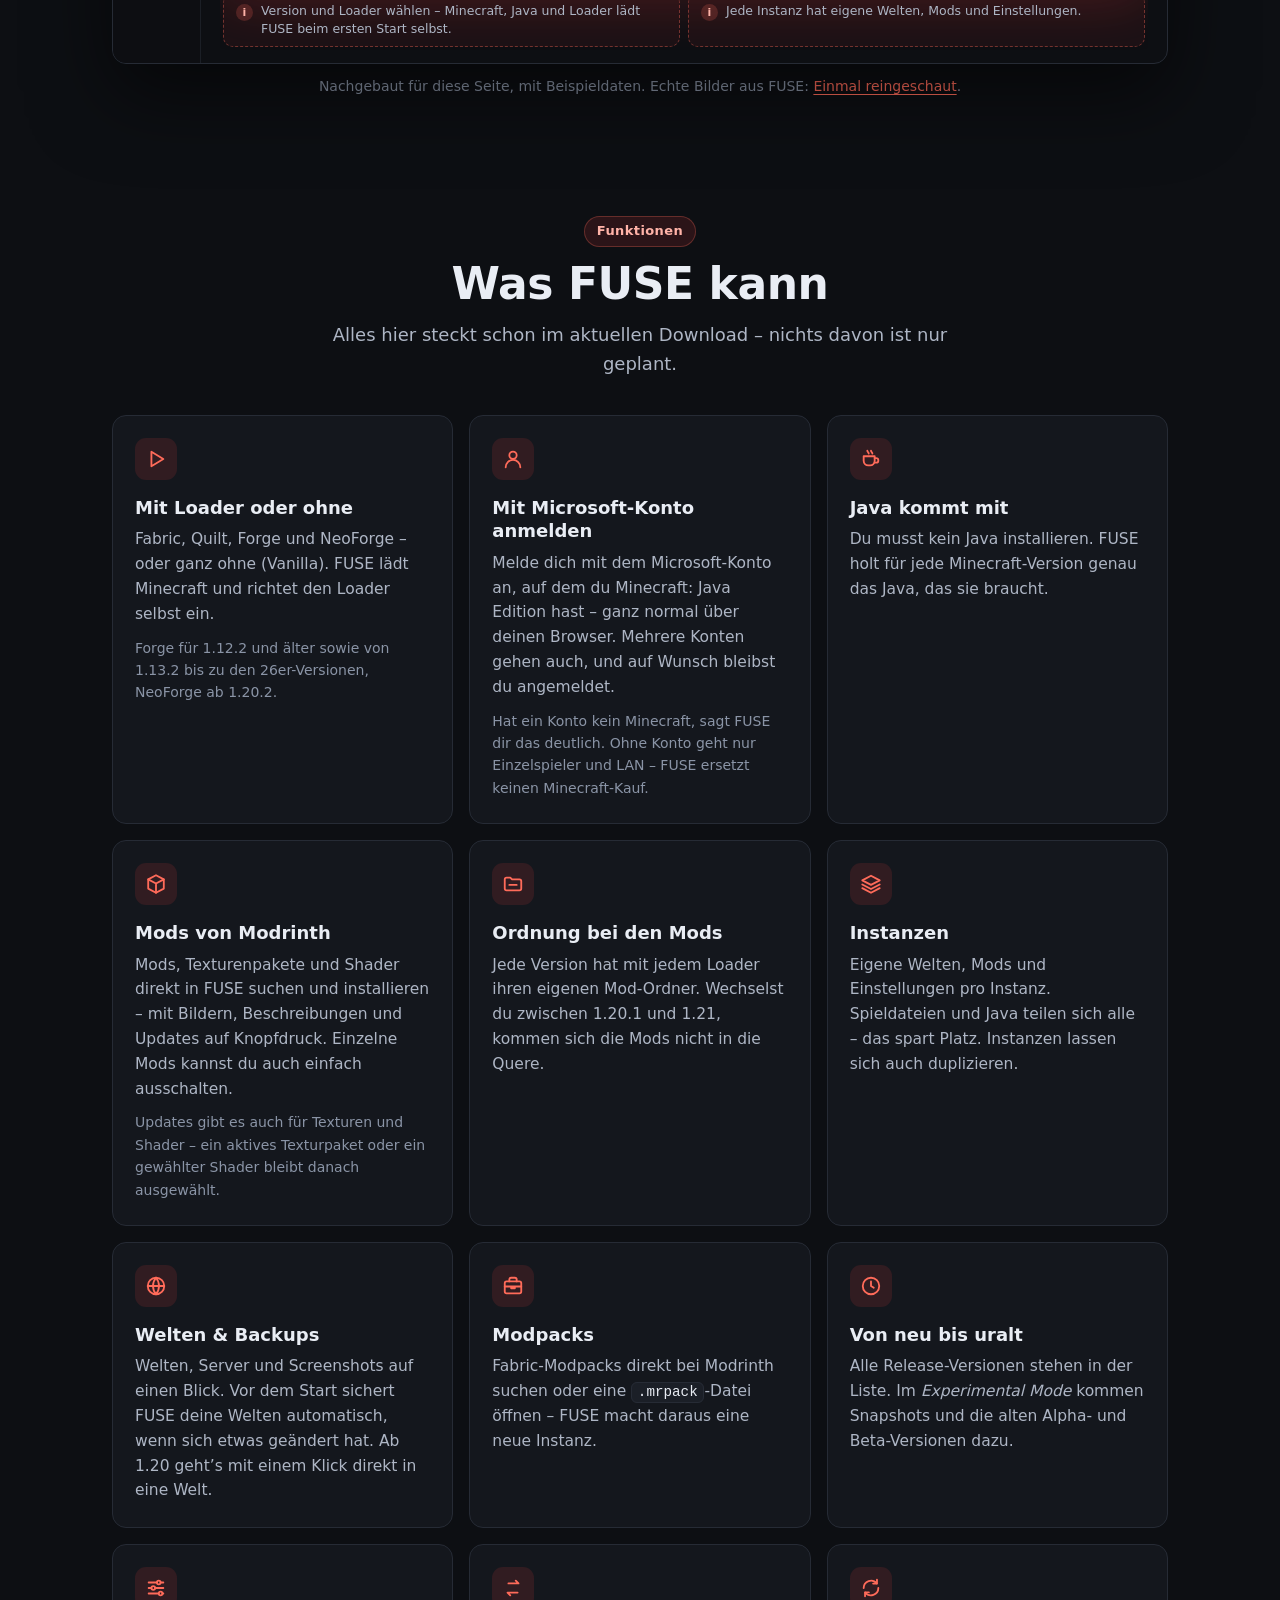
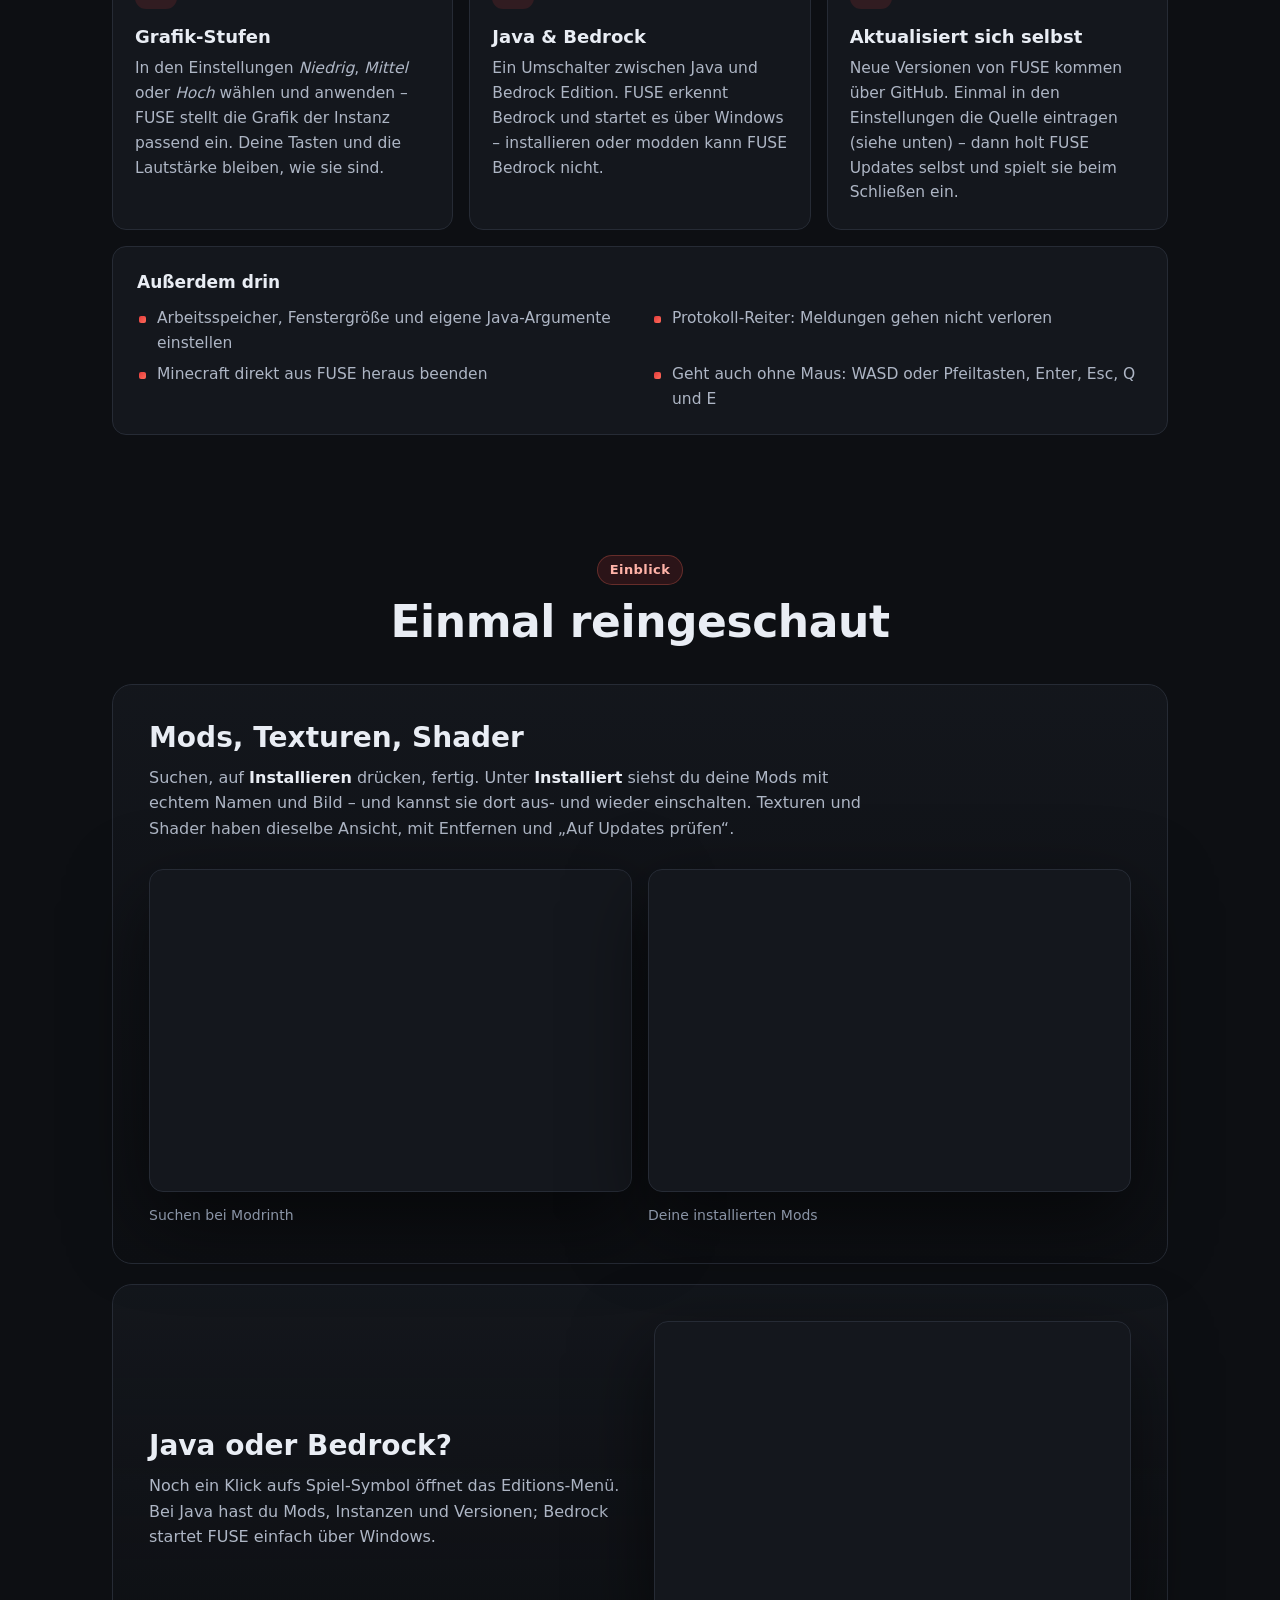
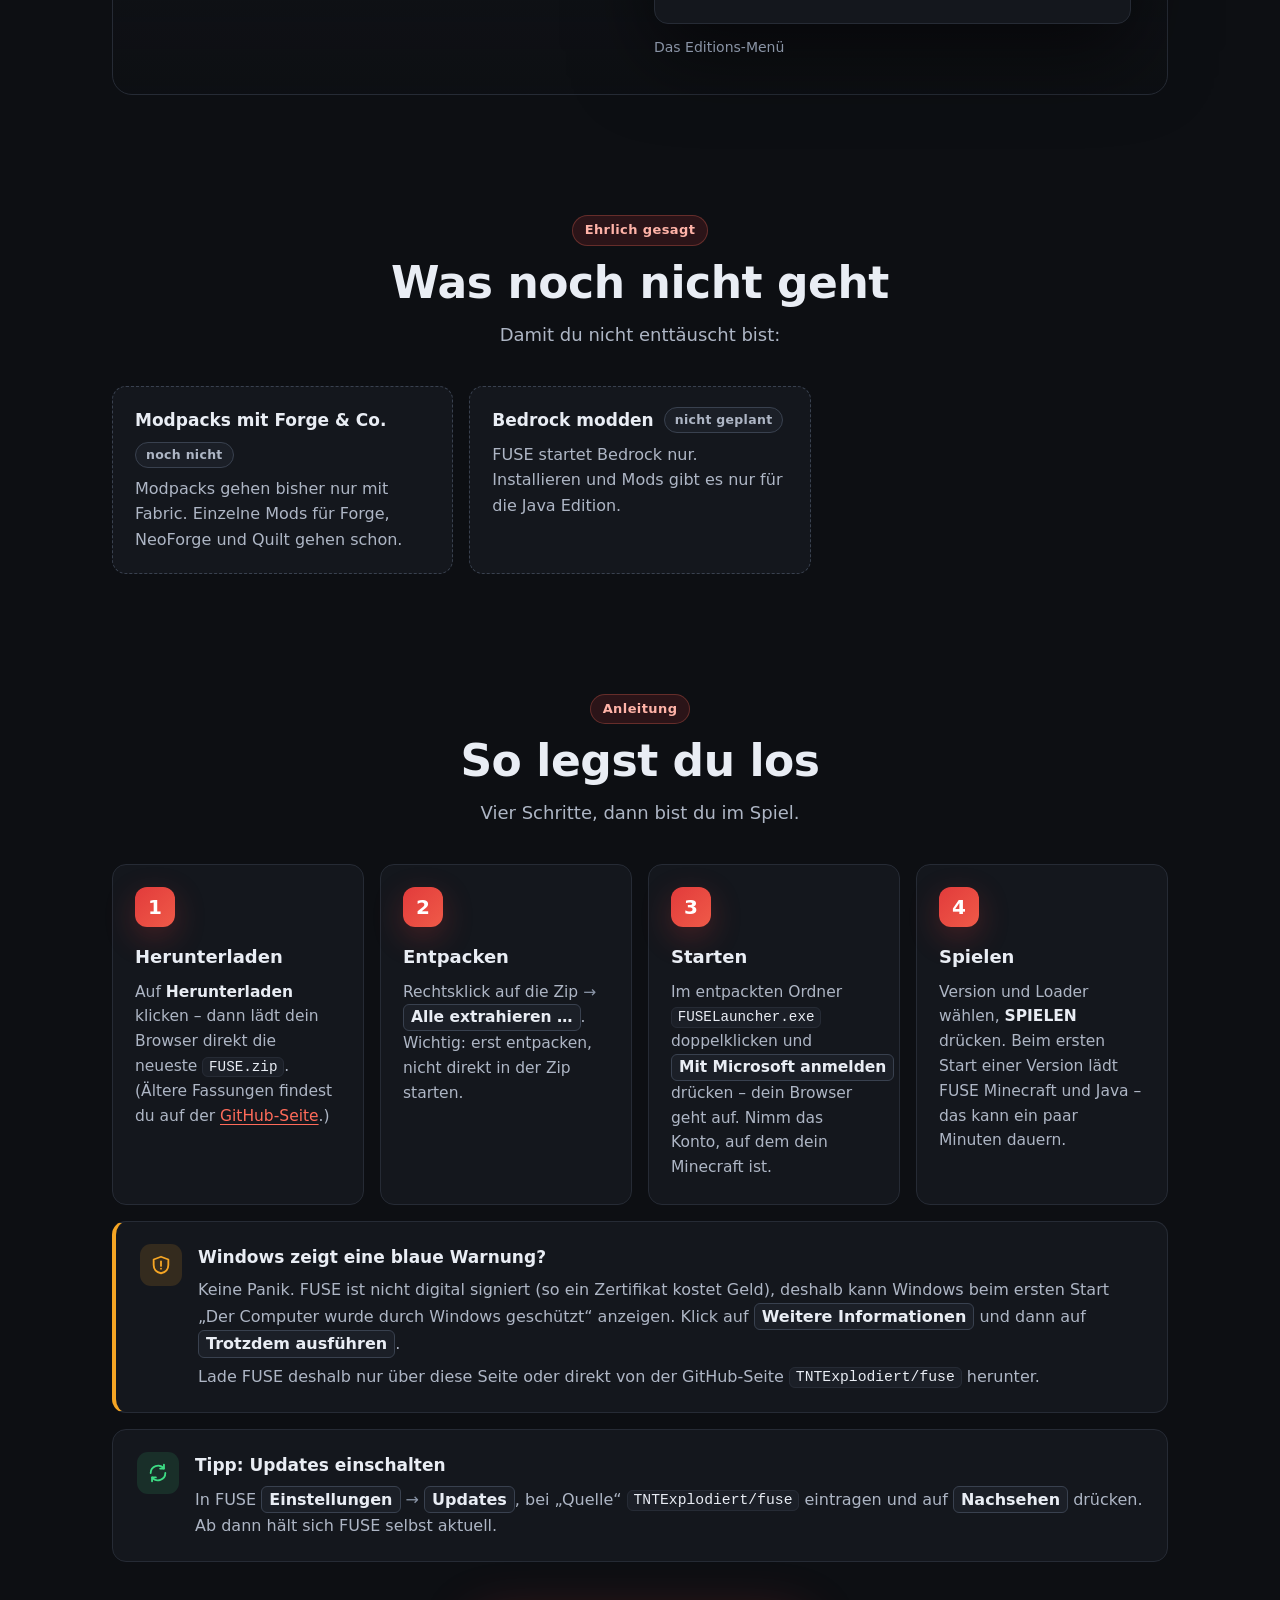
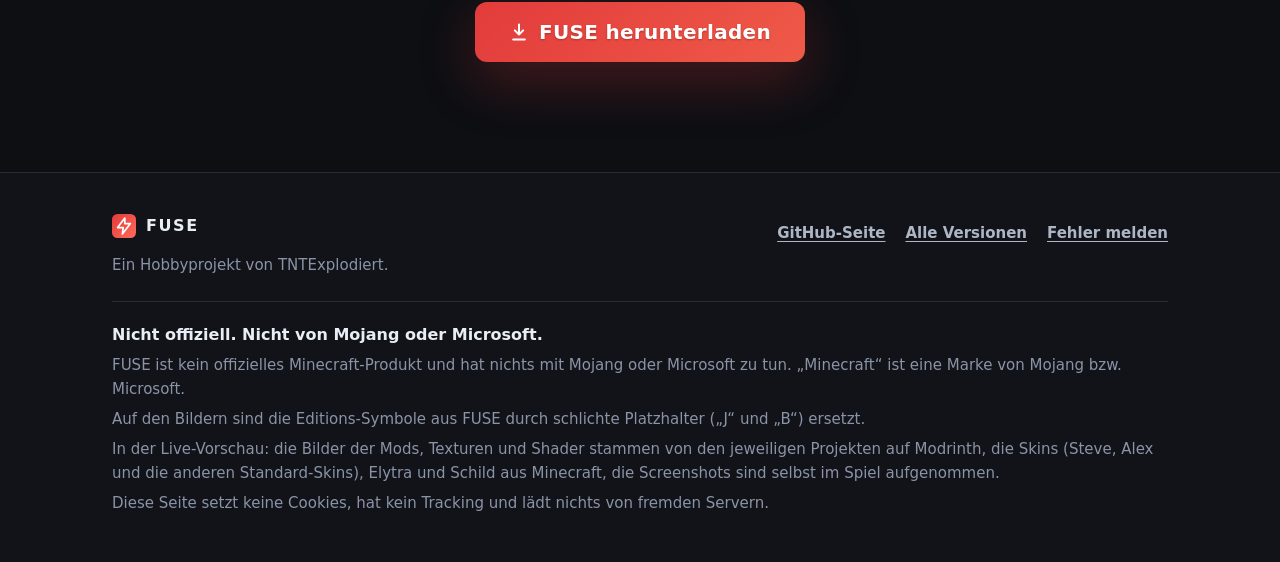
==== commit 57017641: "Webseite: neues Logo, echte Mod-Icons, Screenshots und Skins, Steve-Kontomenü Co-Authored-By: Claude" ====
--- a/docs/index.html
+++ b/docs/index.html
@@ -58,7 +58,7 @@
     <div class="huelle">
 
       <section class="held" aria-labelledby="titel">
-        <img class="held-logo" src="icon.svg" width="88" height="88" alt="FUSE-Logo: ein weißer Blitz auf rotem Grund">
+        <img class="held-logo" src="icon.svg" width="88" height="88" alt="FUSE-Logo: ein weißer Blitz-Umriss auf rotem Grund">
         <p class="etikett">Minecraft-Launcher für Windows</p>
         <h1 id="titel">FUSE</h1>
         <p class="einleitung">
@@ -91,7 +91,12 @@
            Skins › Anziehen und Server › Play erklären das so, dazu
            „Angemeldet bleiben“ unter Einstellungen › Launcher.
            Ohne JavaScript: nur „Spielen“ sichtbar + Hinweis.
-           Unter 760 px: statt der Vorschau das echte Bild (.demo-handy). -->
+           Unter 760 px: statt der Vorschau das echte Bild (.demo-handy).
+           Bilder (seit 12.10.2026, TNTs Wunsch: nichts Selbstgemaltes mehr):
+           bilder/icons/ = echte Icons der Projekte von Modrinth (einmal
+           geladen), bilder/spiel/ = echte Screenshots aus Minecraft,
+           bilder/skins/ = Standard-Skins, Elytra und Schild aus dem
+           Minecraft-Client. Konto oben rechts: „Steve“ mit Konto-Menü. -->
       <section id="ausprobieren" class="abschnitt abschnitt-demo" aria-labelledby="demo-titel">
         <div class="abschnitt-kopf">
           <p class="etikett">Live-Vorschau</p>
@@ -183,11 +188,33 @@
                     <svg viewBox="0 0 24 24" aria-hidden="true"><circle cx="12" cy="12" r="9"/><path d="M12 11v5M12 8h.01"/></svg>
                     Beispieldaten – nur zum Anschauen
                   </p>
-                  <p class="demo-spieler">
-                    <span class="demo-kopfbild" aria-hidden="true">S</span>
-                    <span>Spieler</span>
-                    <svg viewBox="0 0 24 24" aria-hidden="true"><path d="m6 9 6 6 6-6"/></svg>
-                  </p>
+                  <!-- Konto wie in FUSE: Kopf aus dem Skin (Steve, 8×8 Gesicht +
+                       Hut-Ebene), Klick öffnet das Konto-Menü. Abmelden und
+                       Konto hinzufügen gehen nur im echten FUSE (demo.js). -->
+                  <div class="demo-konto">
+                    <button class="demo-spieler" type="button" id="demo-konto-knopf">
+                      <img class="demo-kopfbild" src="bilder/skins/steve-kopf.png" width="32" height="32" alt="">
+                      <span>Steve</span>
+                      <svg viewBox="0 0 24 24" aria-hidden="true"><path d="m6 9 6 6 6-6"/></svg>
+                    </button>
+                    <div class="demo-konto-menue" id="demo-konto-menue" role="menu" aria-label="Konten" hidden>
+                      <div class="demo-konto-liste" role="group" aria-label="Angemeldet">
+                        <button class="demo-konto-eintrag" type="button" role="menuitemradio" aria-checked="true" tabindex="-1">
+                          <img class="demo-konto-kopf" src="bilder/skins/steve-kopf.png" width="24" height="24" alt="">
+                          <span>Steve</span>
+                          <svg class="demo-konto-haken" viewBox="0 0 24 24" aria-hidden="true"><path d="M4 12.5 9.5 18 20 6.5"/></svg>
+                        </button>
+                      </div>
+                      <button class="demo-konto-eintrag" type="button" role="menuitem" data-konto="hinzufuegen" tabindex="-1">
+                        <svg viewBox="0 0 24 24" aria-hidden="true"><path d="M12 5v14M5 12h14"/></svg>
+                        Konto hinzufügen
+                      </button>
+                      <button class="demo-konto-eintrag demo-konto-weg" type="button" role="menuitem" data-konto="abmelden" tabindex="-1">
+                        <svg viewBox="0 0 24 24" aria-hidden="true"><path d="M9 21H5a2 2 0 0 1-2-2V5a2 2 0 0 1 2-2h4"/><path d="m16 17 5-5-5-5"/><path d="M21 12H9"/></svg>
+                        Abmelden
+                      </button>
+                    </div>
+                  </div>
                 </div>
 
                 <div class="demo-bereiche">
@@ -288,12 +315,15 @@
                     </div>
 
                     <div class="demo-liste" id="demo-mod-liste" tabindex="-1">
+                      <!-- Bilder: die echten Icons der Projekte auf Modrinth (einmal geladen,
+                           liegen als 96×96-WebP in bilder/icons/ – nichts kommt zur Laufzeit
+                           von Modrinth). Downloadzahlen von Modrinth, Stand 12.10.2026. -->
                       <article class="demo-mod" data-art="mod" data-name="fabric api" data-installiert="ja">
-                        <span class="demo-kachel k-sand" aria-hidden="true">FA</span>
+                        <img class="demo-kachel demo-icon" src="bilder/icons/fabric-api.webp" width="44" height="44" alt="Fabric API" loading="lazy" decoding="async">
                         <div class="demo-mod-text">
                           <h4>Fabric API</h4>
                           <p>Die Grundlage, die fast jede Fabric-Mod braucht.</p>
-                          <p class="demo-meta">271.446.849 Downloads<span class="demo-datei"> · fabric-api-0.136.1+1.21.8.jar</span></p>
+                          <p class="demo-meta">276.485.923 Downloads<span class="demo-datei"> · fabric-api-0.136.1+1.21.8.jar</span></p>
                         </div>
                         <div class="demo-mod-knoepfe">
                           <button class="demo-klein demo-aus" type="button">Ausschalten</button>
@@ -301,11 +331,11 @@
                         </div>
                       </article>
                       <article class="demo-mod" data-art="mod" data-name="sodium" data-installiert="ja">
-                        <span class="demo-kachel k-gruen" aria-hidden="true">SO</span>
+                        <img class="demo-kachel demo-icon" src="bilder/icons/sodium.webp" width="44" height="44" alt="Sodium" loading="lazy" decoding="async">
                         <div class="demo-mod-text">
                           <h4>Sodium</h4>
                           <p>Macht Minecraft deutlich flüssiger – mehr FPS.</p>
-                          <p class="demo-meta">239.449.960 Downloads<span class="demo-datei"> · sodium-fabric-0.7.3+mc1.21.8.jar</span></p>
+                          <p class="demo-meta">243.546.679 Downloads<span class="demo-datei"> · sodium-fabric-0.7.3+mc1.21.8.jar</span></p>
                         </div>
                         <div class="demo-mod-knoepfe">
                           <button class="demo-klein demo-aus" type="button">Ausschalten</button>
@@ -313,11 +343,11 @@
                         </div>
                       </article>
                       <article class="demo-mod" data-art="mod" data-name="iris shaders" data-installiert="nein">
-                        <span class="demo-kachel k-bunt" aria-hidden="true">IS</span>
+                        <img class="demo-kachel demo-icon" src="bilder/icons/iris.webp" width="44" height="44" alt="Iris Shaders" loading="lazy" decoding="async">
                         <div class="demo-mod-text">
                           <h4>Iris Shaders</h4>
                           <p>Damit laufen Shader-Pakete – passt zu Sodium.</p>
-                          <p class="demo-meta">186.198.617 Downloads<span class="demo-datei"> · iris-fabric-1.9.6+mc1.21.8.jar</span></p>
+                          <p class="demo-meta">189.207.161 Downloads<span class="demo-datei"> · iris-fabric-1.9.6+mc1.21.8.jar</span></p>
                         </div>
                         <div class="demo-mod-knoepfe">
                           <button class="demo-klein demo-aus" type="button">Ausschalten</button>
@@ -325,11 +355,11 @@
                         </div>
                       </article>
                       <article class="demo-mod" data-art="mod" data-name="entity culling" data-installiert="nein">
-                        <span class="demo-kachel k-grau" aria-hidden="true">EC</span>
+                        <img class="demo-kachel demo-icon" src="bilder/icons/entityculling.webp" width="44" height="44" alt="Entity Culling" loading="lazy" decoding="async">
                         <div class="demo-mod-text">
                           <h4>Entity Culling</h4>
                           <p>Zeichnet nur, was du wirklich sehen kannst.</p>
-                          <p class="demo-meta">176.665.925 Downloads<span class="demo-datei"> · entityculling-fabric-1.8.2-mc1.21.8.jar</span></p>
+                          <p class="demo-meta">180.967.439 Downloads<span class="demo-datei"> · entityculling-fabric-1.8.2-mc1.21.8.jar</span></p>
                         </div>
                         <div class="demo-mod-knoepfe">
                           <button class="demo-klein demo-aus" type="button">Ausschalten</button>
@@ -337,11 +367,11 @@
                         </div>
                       </article>
                       <article class="demo-mod" data-art="mod" data-name="cloth config api" data-installiert="ja">
-                        <span class="demo-kachel k-gelb" aria-hidden="true">CC</span>
+                        <img class="demo-kachel demo-icon" src="bilder/icons/cloth-config.webp" width="44" height="44" alt="Cloth Config API" loading="lazy" decoding="async">
                         <div class="demo-mod-text">
                           <h4>Cloth Config API</h4>
                           <p>Einstellungs-Bildschirme für andere Mods.</p>
-                          <p class="demo-meta">175.930.148 Downloads<span class="demo-datei"> · cloth-config-19.0.147-fabric.jar</span></p>
+                          <p class="demo-meta">178.672.297 Downloads<span class="demo-datei"> · cloth-config-19.0.147-fabric.jar</span></p>
                         </div>
                         <div class="demo-mod-knoepfe">
                           <button class="demo-klein demo-aus" type="button">Ausschalten</button>
@@ -349,11 +379,11 @@
                         </div>
                       </article>
                       <article class="demo-mod" data-art="mod" data-name="mod menu" data-installiert="nein">
-                        <span class="demo-kachel k-lila" aria-hidden="true">MM</span>
+                        <img class="demo-kachel demo-icon" src="bilder/icons/modmenu.webp" width="44" height="44" alt="Mod Menu" loading="lazy" decoding="async">
                         <div class="demo-mod-text">
                           <h4>Mod Menu</h4>
                           <p>Zeigt im Spiel alle Mods und ihre Einstellungen.</p>
-                          <p class="demo-meta">120.384.519 Downloads<span class="demo-datei"> · modmenu-15.0.0.jar</span></p>
+                          <p class="demo-meta">154.613.563 Downloads<span class="demo-datei"> · modmenu-15.0.0.jar</span></p>
                         </div>
                         <div class="demo-mod-knoepfe">
                           <button class="demo-klein demo-aus" type="button">Ausschalten</button>
@@ -363,38 +393,39 @@
 
                       <!-- Texturen/Shader: Dateiname und Update-Beispiel (data-neu =
                            neuere Datei bei „Auf Updates prüfen“). Wie in FUSE ohne
-                           An/Aus-Schalter. data-fremd = liegt nur im Ordner. -->
+                           An/Aus-Schalter. data-fremd = liegt nur im Ordner – die behält
+                           ihre Buchstaben-Kachel, wie in FUSE (Modrinth kennt sie nicht). -->
+                      <article class="demo-mod" data-art="textur" data-name="fresh animations" data-installiert="ja" data-neu="FreshAnimations_v1.10.zip">
+                        <img class="demo-kachel demo-icon" src="bilder/icons/fresh-animations.webp" width="44" height="44" alt="Fresh Animations" loading="lazy" decoding="async">
+                        <div class="demo-mod-text">
+                          <h4>Fresh Animations</h4>
+                          <p>Tiere und Monster bewegen sich lebendiger.</p>
+                          <p class="demo-meta">49.768.557 Downloads<span class="demo-datei"> · FreshAnimations_v1.9.3.zip</span></p>
+                        </div>
+                        <div class="demo-mod-knoepfe">
+                          <button class="demo-install" type="button" aria-pressed="true"><span class="t-neu">Installieren</span><span class="t-an">Installiert</span><span class="t-weg">Entfernen</span></button>
+                        </div>
+                      </article>
+                      <article class="demo-mod" data-art="textur" data-name="motschens better leaves" data-installiert="nein">
+                        <img class="demo-kachel demo-icon" src="bilder/icons/better-leaves.webp" width="44" height="44" alt="Motschen's Better Leaves" loading="lazy" decoding="async">
+                        <div class="demo-mod-text">
+                          <h4>Motschen's Better Leaves</h4>
+                          <p>Buschigere, schönere Blätter an allen Bäumen.</p>
+                          <p class="demo-meta">21.023.243 Downloads<span class="demo-datei"> · Better-Leaves-9.6.zip</span></p>
+                        </div>
+                        <div class="demo-mod-knoepfe">
+                          <button class="demo-install" type="button" aria-pressed="false"><span class="t-neu">Installieren</span><span class="t-an">Installiert</span><span class="t-weg">Entfernen</span></button>
+                        </div>
+                      </article>
                       <article class="demo-mod" data-art="textur" data-name="faithful 32x" data-installiert="ja">
-                        <span class="demo-kachel k-orange" aria-hidden="true">F3</span>
+                        <img class="demo-kachel demo-icon" src="bilder/icons/faithful-32x.webp" width="44" height="44" alt="Faithful 32x" loading="lazy" decoding="async">
                         <div class="demo-mod-text">
                           <h4>Faithful 32x</h4>
                           <p>Die bekannten Texturen, nur doppelt so scharf.</p>
-                          <p class="demo-meta">25.412.880 Downloads<span class="demo-datei"> · Faithful 32x - 1.21.8.zip</span></p>
+                          <p class="demo-meta">5.126.217 Downloads<span class="demo-datei"> · Faithful 32x - 1.21.8.zip</span></p>
                         </div>
                         <div class="demo-mod-knoepfe">
                           <button class="demo-install" type="button" aria-pressed="true"><span class="t-neu">Installieren</span><span class="t-an">Installiert</span><span class="t-weg">Entfernen</span></button>
-                        </div>
-                      </article>
-                      <article class="demo-mod" data-art="textur" data-name="fresh animations" data-installiert="ja" data-neu="FreshAnimations_v1.10.zip">
-                        <span class="demo-kachel k-tuerkis" aria-hidden="true">FR</span>
-                        <div class="demo-mod-text">
-                          <h4>Fresh Animations</h4>
-                          <p>Tiere und Monster bewegen sich lebendiger.</p>
-                          <p class="demo-meta">18.940.311 Downloads<span class="demo-datei"> · FreshAnimations_v1.9.3.zip</span></p>
-                        </div>
-                        <div class="demo-mod-knoepfe">
-                          <button class="demo-install" type="button" aria-pressed="true"><span class="t-neu">Installieren</span><span class="t-an">Installiert</span><span class="t-weg">Entfernen</span></button>
-                        </div>
-                      </article>
-                      <article class="demo-mod" data-art="textur" data-name="stay true" data-installiert="nein">
-                        <span class="demo-kachel k-rosa" aria-hidden="true">ST</span>
-                        <div class="demo-mod-text">
-                          <h4>Stay True</h4>
-                          <p>Natürlichere Blöcke, nah am Original.</p>
-                          <p class="demo-meta">6.205.774 Downloads<span class="demo-datei"> · Stay-True-1.21.8.zip</span></p>
-                        </div>
-                        <div class="demo-mod-knoepfe">
-                          <button class="demo-install" type="button" aria-pressed="false"><span class="t-neu">Installieren</span><span class="t-an">Installiert</span><span class="t-weg">Entfernen</span></button>
                         </div>
                       </article>
                       <article class="demo-mod" data-art="textur" data-name="rotes pvp paket" data-installiert="ja" data-fremd="ja">
@@ -409,34 +440,34 @@
                         </div>
                       </article>
 
-                      <article class="demo-mod" data-art="shader" data-name="complementary reimagined" data-installiert="ja" data-neu="ComplementaryReimagined_r5.6.zip">
-                        <span class="demo-kachel k-dunkelblau" aria-hidden="true">CR</span>
-                        <div class="demo-mod-text">
-                          <h4>Complementary Reimagined</h4>
+                      <article class="demo-mod" data-art="shader" data-name="complementary shaders reimagined" data-installiert="ja" data-neu="ComplementaryReimagined_r5.6.zip">
+                        <img class="demo-kachel demo-icon" src="bilder/icons/complementary-reimagined.webp" width="44" height="44" alt="Complementary Shaders – Reimagined" loading="lazy" decoding="async">
+                        <div class="demo-mod-text">
+                          <h4>Complementary Shaders – Reimagined</h4>
                           <p>Warmes Licht, schöne Wolken und Wasser.</p>
-                          <p class="demo-meta">14.802.196 Downloads<span class="demo-datei"> · ComplementaryReimagined_r5.5.zip</span></p>
+                          <p class="demo-meta">70.181.719 Downloads<span class="demo-datei"> · ComplementaryReimagined_r5.5.zip</span></p>
                         </div>
                         <div class="demo-mod-knoepfe">
                           <button class="demo-install" type="button" aria-pressed="true"><span class="t-neu">Installieren</span><span class="t-an">Installiert</span><span class="t-weg">Entfernen</span></button>
                         </div>
                       </article>
                       <article class="demo-mod" data-art="shader" data-name="bsl shaders" data-installiert="nein">
-                        <span class="demo-kachel k-orange" aria-hidden="true">BS</span>
+                        <img class="demo-kachel demo-icon" src="bilder/icons/bsl-shaders.webp" width="44" height="44" alt="BSL Shaders" loading="lazy" decoding="async">
                         <div class="demo-mod-text">
                           <h4>BSL Shaders</h4>
                           <p>Klassischer Look mit weichem Licht.</p>
-                          <p class="demo-meta">9.711.402 Downloads<span class="demo-datei"> · BSL_v10.0.zip</span></p>
+                          <p class="demo-meta">30.809.700 Downloads<span class="demo-datei"> · BSL_v10.0.zip</span></p>
                         </div>
                         <div class="demo-mod-knoepfe">
                           <button class="demo-install" type="button" aria-pressed="false"><span class="t-neu">Installieren</span><span class="t-an">Installiert</span><span class="t-weg">Entfernen</span></button>
                         </div>
                       </article>
                       <article class="demo-mod" data-art="shader" data-name="makeup ultra fast" data-installiert="nein">
-                        <span class="demo-kachel k-gruen" aria-hidden="true">MU</span>
+                        <img class="demo-kachel demo-icon" src="bilder/icons/makeup-ultra-fast.webp" width="44" height="44" alt="MakeUp – Ultra Fast" loading="lazy" decoding="async">
                         <div class="demo-mod-text">
                           <h4>MakeUp – Ultra Fast</h4>
                           <p>Leichte Shader, laufen auch auf schwachen PCs.</p>
-                          <p class="demo-meta">4.380.957 Downloads<span class="demo-datei"> · MakeUp-UltraFast-9.4.zip</span></p>
+                          <p class="demo-meta">13.584.414 Downloads<span class="demo-datei"> · MakeUp-UltraFast-9.4.zip</span></p>
                         </div>
                         <div class="demo-mod-knoepfe">
                           <button class="demo-install" type="button" aria-pressed="false"><span class="t-neu">Installieren</span><span class="t-an">Installiert</span><span class="t-weg">Entfernen</span></button>
@@ -531,40 +562,45 @@
                   <!-- ===== Screenshots ===== -->
                   <div class="demo-bereich" role="tabpanel" id="demo-fotos" aria-labelledby="demo-tab-fotos" tabindex="0" hidden>
                     <div class="demo-werkzeug">
-                      <h3 class="demo-titel">Screenshots · <span class="demo-instanzname">Standard</span> (6)</h3>
+                      <h3 class="demo-titel">Screenshots · <span class="demo-instanzname">Standard</span> (7)</h3>
                       <button class="demo-klein" type="button" data-info="In FUSE liest das die Screenshots der Instanz neu ein.">Neu laden</button>
                       <button class="demo-klein" type="button" data-info="In FUSE öffnet das den screenshots-Ordner im Explorer.">Ordner öffnen</button>
                     </div>
                     <div class="demo-liste demo-fotos">
                       <button class="demo-foto" type="button" data-info="In FUSE öffnet ein Klick das Bild groß.">
-                        <span class="demo-foto-bild b-abend" aria-hidden="true"></span>
-                        <span class="demo-foto-name">2026-10-09_18.42.07.png</span>
-                        <span class="demo-zeile-klein">09.10.2026 18:42 · 812 KB</span>
+                        <img class="demo-foto-bild" src="bilder/spiel/2026-10-12_22.46.41-480.webp" srcset="bilder/spiel/2026-10-12_22.46.41-480.webp 480w, bilder/spiel/2026-10-12_22.46.41-960.webp 960w" sizes="(min-width: 1120px) 190px, 26vw" width="480" height="270" loading="lazy" decoding="async" alt="Korallenriff unter Wasser">
+                        <span class="demo-foto-name">2026-10-12_22.46.41.png</span>
+                        <span class="demo-zeile-klein">12.10.2026 22:46 · 964 KB</span>
                       </button>
                       <button class="demo-foto" type="button" data-info="In FUSE öffnet ein Klick das Bild groß.">
-                        <span class="demo-foto-bild b-meer" aria-hidden="true"></span>
-                        <span class="demo-foto-name">2026-10-08_15.10.44.png</span>
-                        <span class="demo-zeile-klein">08.10.2026 15:10 · 1.024 KB</span>
+                        <img class="demo-foto-bild" src="bilder/spiel/2026-10-12_22.43.42-480.webp" srcset="bilder/spiel/2026-10-12_22.43.42-480.webp 480w, bilder/spiel/2026-10-12_22.43.42-960.webp 960w" sizes="(min-width: 1120px) 190px, 26vw" width="480" height="270" loading="lazy" decoding="async" alt="Ein Dorf bei Nacht, darüber Mond und Sterne">
+                        <span class="demo-foto-name">2026-10-12_22.43.42.png</span>
+                        <span class="demo-zeile-klein">12.10.2026 22:43 · 824 KB</span>
                       </button>
                       <button class="demo-foto" type="button" data-info="In FUSE öffnet ein Klick das Bild groß.">
-                        <span class="demo-foto-bild b-nacht" aria-hidden="true"></span>
-                        <span class="demo-foto-name">2026-10-05_21.03.19.png</span>
-                        <span class="demo-zeile-klein">05.10.2026 21:03 · 655 KB</span>
+                        <img class="demo-foto-bild" src="bilder/spiel/2026-10-12_22.43.09-480.webp" srcset="bilder/spiel/2026-10-12_22.43.09-480.webp 480w, bilder/spiel/2026-10-12_22.43.09-960.webp 960w" sizes="(min-width: 1120px) 190px, 26vw" width="480" height="270" loading="lazy" decoding="async" alt="Ein Dorf im Sonnenuntergang">
+                        <span class="demo-foto-name">2026-10-12_22.43.09.png</span>
+                        <span class="demo-zeile-klein">12.10.2026 22:43 · 1366 KB</span>
                       </button>
                       <button class="demo-foto" type="button" data-info="In FUSE öffnet ein Klick das Bild groß.">
-                        <span class="demo-foto-bild b-wald" aria-hidden="true"></span>
-                        <span class="demo-foto-name">2026-10-02_16.27.51.png</span>
-                        <span class="demo-zeile-klein">02.10.2026 16:27 · 930 KB</span>
+                        <img class="demo-foto-bild" src="bilder/spiel/2026-10-12_22.42.21-480.webp" srcset="bilder/spiel/2026-10-12_22.42.21-480.webp 480w, bilder/spiel/2026-10-12_22.42.21-960.webp 960w" sizes="(min-width: 1120px) 190px, 26vw" width="480" height="270" loading="lazy" decoding="async" alt="Wald mit Klippe, See und Strand, von oben">
+                        <span class="demo-foto-name">2026-10-12_22.42.21.png</span>
+                        <span class="demo-zeile-klein">12.10.2026 22:42 · 1543 KB</span>
                       </button>
                       <button class="demo-foto" type="button" data-info="In FUSE öffnet ein Klick das Bild groß.">
-                        <span class="demo-foto-bild b-morgen" aria-hidden="true"></span>
-                        <span class="demo-foto-name">2026-09-28_07.55.02.png</span>
-                        <span class="demo-zeile-klein">28.09.2026 07:55 · 702 KB</span>
+                        <img class="demo-foto-bild" src="bilder/spiel/2026-10-12_22.41.21-480.webp" srcset="bilder/spiel/2026-10-12_22.41.21-480.webp 480w, bilder/spiel/2026-10-12_22.41.21-960.webp 960w" sizes="(min-width: 1120px) 190px, 26vw" width="480" height="270" loading="lazy" decoding="async" alt="Blumenwiese mit Schafen am Waldrand">
+                        <span class="demo-foto-name">2026-10-12_22.41.21.png</span>
+                        <span class="demo-zeile-klein">12.10.2026 22:41 · 1021 KB</span>
                       </button>
                       <button class="demo-foto" type="button" data-info="In FUSE öffnet ein Klick das Bild groß.">
-                        <span class="demo-foto-bild b-wueste" aria-hidden="true"></span>
-                        <span class="demo-foto-name">2026-09-21_13.18.36.png</span>
-                        <span class="demo-zeile-klein">21.09.2026 13:18 · 864 KB</span>
+                        <img class="demo-foto-bild" src="bilder/spiel/2026-10-12_22.40.31-480.webp" srcset="bilder/spiel/2026-10-12_22.40.31-480.webp 480w, bilder/spiel/2026-10-12_22.40.31-960.webp 960w" sizes="(min-width: 1120px) 190px, 26vw" width="480" height="270" loading="lazy" decoding="async" alt="Sonnenaufgang über Kirschblütenbäumen und einem Fluss">
+                        <span class="demo-foto-name">2026-10-12_22.40.31.png</span>
+                        <span class="demo-zeile-klein">12.10.2026 22:40 · 1235 KB</span>
+                      </button>
+                      <button class="demo-foto" type="button" data-info="In FUSE öffnet ein Klick das Bild groß.">
+                        <img class="demo-foto-bild" src="bilder/spiel/2026-10-12_22.39.47-480.webp" srcset="bilder/spiel/2026-10-12_22.39.47-480.webp 480w, bilder/spiel/2026-10-12_22.39.47-960.webp 960w" sizes="(min-width: 1120px) 190px, 26vw" width="480" height="270" loading="lazy" decoding="async" alt="Wüstendorf am Meer, daneben rote Badlands-Hügel">
+                        <span class="demo-foto-name">2026-10-12_22.39.47.png</span>
+                        <span class="demo-zeile-klein">12.10.2026 22:39 · 1041 KB</span>
                       </button>
                     </div>
                     <ul class="demo-tipps" aria-label="Erklärung zu „Screenshots“">
@@ -582,20 +618,33 @@
                           <button class="demo-klein" type="button" data-info="In FUSE öffnet das den Skin-Editor in einem eigenen Fenster: malen mit Zoom und farbiger Vorlage.">Malen</button>
                           <button class="demo-klein" type="button" data-info="In FUSE wählst du hier eine Skin-Datei (PNG) aus. FUSE prüft sie und zeigt sie gleich in der Vorschau – speichern kannst du sie dann im Mal-Fenster.">Datei laden</button>
                         </div>
-                        <div class="demo-skin-liste" role="group" aria-label="Beispiel-Skins">
-                          <button class="demo-skin" type="button" data-farbe="rot" aria-pressed="true"><span class="mini-figur farbe-rot" aria-hidden="true"><i></i><i></i><i></i></span>Rot</button>
-                          <button class="demo-skin" type="button" data-farbe="blau" aria-pressed="false"><span class="mini-figur farbe-blau" aria-hidden="true"><i></i><i></i><i></i></span>Blau</button>
-                          <button class="demo-skin" type="button" data-farbe="gruen" aria-pressed="false"><span class="mini-figur farbe-gruen" aria-hidden="true"><i></i><i></i><i></i></span>Grün</button>
+                        <!-- Die Standard-Skins aus Minecraft selbst (aus der Client-.jar,
+                             Vorderansicht pixelgenau: Grundschicht + zweite Ebene,
+                             8 Bildpunkte je Skin-Pixel). Classic = 4 Pixel breite
+                             Arme, Slim = 3. -->
+                        <div class="demo-skin-liste" role="group" aria-label="Standard-Skins aus Minecraft">
+                          <button class="demo-skin" type="button" data-skin="steve" data-koerper="breit" aria-pressed="true"><img src="bilder/skins/steve-classic.png" width="32" height="64" alt="" loading="lazy" decoding="async">Steve</button>
+                          <button class="demo-skin" type="button" data-skin="alex" data-koerper="schmal" aria-pressed="false"><img src="bilder/skins/alex-slim.png" width="32" height="64" alt="" loading="lazy" decoding="async">Alex</button>
+                          <button class="demo-skin" type="button" data-skin="ari" data-koerper="breit" aria-pressed="false"><img src="bilder/skins/ari-classic.png" width="32" height="64" alt="" loading="lazy" decoding="async">Ari</button>
+                          <button class="demo-skin" type="button" data-skin="efe" data-koerper="breit" aria-pressed="false"><img src="bilder/skins/efe-classic.png" width="32" height="64" alt="" loading="lazy" decoding="async">Efe</button>
+                          <button class="demo-skin" type="button" data-skin="kai" data-koerper="breit" aria-pressed="false"><img src="bilder/skins/kai-classic.png" width="32" height="64" alt="" loading="lazy" decoding="async">Kai</button>
+                          <button class="demo-skin" type="button" data-skin="makena" data-koerper="breit" aria-pressed="false"><img src="bilder/skins/makena-classic.png" width="32" height="64" alt="" loading="lazy" decoding="async">Makena</button>
+                          <button class="demo-skin" type="button" data-skin="noor" data-koerper="breit" aria-pressed="false"><img src="bilder/skins/noor-classic.png" width="32" height="64" alt="" loading="lazy" decoding="async">Noor</button>
+                          <button class="demo-skin" type="button" data-skin="sunny" data-koerper="breit" aria-pressed="false"><img src="bilder/skins/sunny-classic.png" width="32" height="64" alt="" loading="lazy" decoding="async">Sunny</button>
+                          <button class="demo-skin" type="button" data-skin="zuri" data-koerper="breit" aria-pressed="false"><img src="bilder/skins/zuri-classic.png" width="32" height="64" alt="" loading="lazy" decoding="async">Zuri</button>
                         </div>
                       </div>
                       <div class="demo-skin-vorschau">
                         <div class="demo-figur-platz">
-                          <div class="demo-figur farbe-rot" id="demo-figur" role="img" aria-label="Vorschau des gewählten Beispiel-Skins">
-                            <span class="f-fluegel f-fl"></span><span class="f-fluegel f-fr"></span>
-                            <span class="f-bein f-bl"></span><span class="f-bein f-br"></span>
-                            <span class="f-arm f-al"></span><span class="f-arm f-ar"></span>
-                            <span class="f-koerper"></span><span class="f-kopf"></span>
-                            <span class="f-schild"></span>
+                          <!-- Vorderansicht des gewählten Skins. Dasselbe Bild zweimal:
+                               oben (Kopf, Körper, Arme) und unten (Beine) – so kann
+                               sich die Figur beim Schleichen ducken. Elytra und
+                               Schild: die echten Texturen aus Minecraft. -->
+                          <div class="demo-figur" id="demo-figur">
+                            <img class="demo-figur-elytra" src="bilder/skins/elytra.png" width="224" height="256" alt="" loading="lazy" decoding="async">
+                            <img class="demo-figur-beine" src="bilder/skins/steve-classic.png" width="128" height="256" alt="" loading="lazy" decoding="async">
+                            <img class="demo-figur-oben" id="demo-figur-bild" src="bilder/skins/steve-classic.png" width="128" height="256" alt="Vorschau: Steve, Classic" loading="lazy" decoding="async">
+                            <img class="demo-figur-schild" src="bilder/skins/schild.png" width="72" height="132" alt="" loading="lazy" decoding="async">
                           </div>
                         </div>
                         <div class="demo-anprobe" role="group" aria-label="Anprobieren">
@@ -1072,6 +1121,7 @@
         <p><strong>Nicht offiziell. Nicht von Mojang oder Microsoft.</strong></p>
         <p>FUSE ist kein offizielles Minecraft-Produkt und hat nichts mit Mojang oder Microsoft zu tun. „Minecraft“ ist eine Marke von Mojang bzw. Microsoft.</p>
         <p>Auf den Bildern sind die Editions-Symbole aus FUSE durch schlichte Platzhalter („J“ und „B“) ersetzt.</p>
+        <p>In der Live-Vorschau: die Bilder der Mods, Texturen und Shader stammen von den jeweiligen Projekten auf Modrinth, die Skins (Steve, Alex und die anderen Standard-Skins), Elytra und Schild aus Minecraft, die Screenshots sind selbst im Spiel aufgenommen.</p>
         <p>Diese Seite setzt keine Cookies, hat kein Tracking und lädt nichts von fremden Servern.</p>
       </div>
     </div>
--- a/docs/stil.css
+++ b/docs/stil.css
@@ -1402,29 +1402,46 @@
   stroke-linecap: round;
 }
 
+/* Konto oben rechts – wie in FUSE ein Knopf mit Kopf und Namen, der das
+   Konto-Menü öffnet. Das Menü klebt am Knopf (position: relative). */
+.demo-konto {
+  position: relative;
+  margin-left: auto;
+}
+
 .demo-spieler {
   display: inline-flex;
   align-items: center;
   gap: 10px;
   height: 42px;
-  padding: 4px 12px 4px 4px;
+  padding: 5px 12px 5px 5px;
+  border: 0;
   border-radius: 999px;
   background: var(--bg-2);
   color: var(--text);
   font-weight: 700;
-}
-
-/* Neutrale Kachel statt Spielerkopf. */
-.demo-kopfbild {
-  display: grid;
-  place-items: center;
-  width: 34px;
-  height: 34px;
+  transition: background-color var(--t-kurz) ease;
+}
+
+.demo-spieler:hover,
+.demo-spieler[aria-expanded="true"] {
+  background: var(--bg-3);
+}
+
+.demo-spieler:focus-visible {
+  border-radius: 999px;
+}
+
+/* Steves Kopf aus dem Skin: 8×8 Pixel auf 32 – ohne Glätten, sonst Matsch.
+   Rund wie in FUSE. */
+.demo-kopfbild,
+.demo-konto-kopf {
+  flex: none;
+  width: 32px;
+  height: 32px;
   border-radius: 50%;
-  background: linear-gradient(135deg, #4a5262, #343a46);
-  color: var(--text);
-  font-size: 15px;
-  font-weight: 800;
+  background: var(--bg-3);
+  image-rendering: pixelated;
 }
 
 .demo-spieler svg {
@@ -1435,6 +1452,110 @@
   stroke-width: 2.2;
   stroke-linecap: round;
   stroke-linejoin: round;
+  transition: transform var(--t-mittel) var(--kurve);
+}
+
+.demo-spieler[aria-expanded="true"] svg {
+  transform: rotate(180deg);
+}
+
+/* Liegt über dem Inhalt (auch über der Meldung, z-index 5). */
+.demo-konto-menue {
+  position: absolute;
+  top: calc(100% + 8px);
+  right: 0;
+  z-index: 7;
+  display: flex;
+  flex-direction: column;
+  gap: 2px;
+  min-width: 240px;
+  padding: 6px;
+  border: 1px solid var(--rand);
+  border-radius: 14px;
+  background: var(--bg-2);
+  box-shadow: 0 18px 40px rgba(0, 0, 0, .5);
+}
+
+.demo-konto-liste {
+  display: flex;
+  flex-direction: column;
+  gap: 2px;
+  padding-bottom: 6px;
+  margin-bottom: 4px;
+  border-bottom: 1px solid var(--rand);
+}
+
+.demo-konto-eintrag {
+  display: flex;
+  align-items: center;
+  gap: 10px;
+  width: 100%;
+  min-height: 40px;
+  padding: 8px 12px;
+  border: 0;
+  border-radius: 10px;
+  background: transparent;
+  color: var(--text);
+  font-size: 14px;
+  text-align: left;
+  transition: background-color var(--t-kurz) ease, color var(--t-kurz) ease;
+}
+
+.demo-konto-eintrag:hover,
+.demo-konto-eintrag:focus-visible {
+  background: var(--bg-3);
+}
+
+.demo-konto-eintrag:focus-visible {
+  outline-offset: -2px;
+  border-radius: 10px;
+}
+
+.demo-konto-weg:hover,
+.demo-konto-weg:focus-visible {
+  background: rgba(226, 59, 59, .16);
+  color: var(--akzent-2);
+}
+
+.demo-konto-eintrag svg {
+  flex: none;
+  width: 16px;
+  height: 16px;
+  fill: none;
+  stroke: currentColor;
+  stroke-width: 2;
+  stroke-linecap: round;
+  stroke-linejoin: round;
+}
+
+.demo-konto-kopf {
+  width: 24px;
+  height: 24px;
+  margin: -2px 0;
+}
+
+.demo-konto-eintrag[aria-checked="true"] {
+  font-weight: 700;
+}
+
+/* Das aktive Konto: Haken rechts, wie in FUSE. */
+.demo-konto-eintrag .demo-konto-haken {
+  margin-left: auto;
+  color: var(--gut);
+  stroke-width: 2.4;
+}
+
+@media (prefers-reduced-motion: no-preference) {
+  .demo-konto-menue:not([hidden]) {
+    animation: demo-konto-rein 160ms var(--kurve);
+  }
+
+  @keyframes demo-konto-rein {
+    from {
+      opacity: 0;
+      transform: translateY(-6px);
+    }
+  }
 }
 
 .demo-bereiche {
@@ -1879,16 +2000,16 @@
   letter-spacing: .3px;
 }
 
-.k-sand { background: #d8c6a2; color: #3b2f1a; }
-.k-gruen { background: #5fbf6a; color: #0d2a12; }
-.k-bunt { background: linear-gradient(135deg, #e2556b, #e9a23b 35%, #3fb59a 65%, #5a7be0); color: #fff; text-shadow: 0 1px 2px rgba(0, 0, 0, .45); }
+/* Das echte Icon des Projekts von Modrinth (bilder/icons/, 96×96). */
+.demo-icon {
+  display: block;
+  object-fit: cover;
+  background: var(--bg-3);
+}
+
+/* Nur noch für Dateien, die bloß im Ordner liegen – Modrinth kennt sie
+   nicht, also gibt es kein Bild (wie in FUSE). */
 .k-grau { background: #646c7c; color: #fff; }
-.k-gelb { background: #e3df6a; color: #2b2a06; }
-.k-lila { background: #8a63d2; color: #fff; }
-.k-orange { background: #e58a3a; color: #2d1604; }
-.k-tuerkis { background: #2fb3a6; color: #04211e; }
-.k-rosa { background: #d65f93; color: #fff; }
-.k-dunkelblau { background: #3a5aa0; color: #fff; }
 
 .demo-mod-text {
   min-width: 0;
@@ -2140,54 +2261,16 @@
   transform: translateY(-2px);
 }
 
-/* Bilder sind nur Farbverläufe – keine Spielgrafik. */
+/* Echte Screenshots aus Minecraft (bilder/spiel/, 480 und 960 breit). */
 .demo-foto-bild {
   display: block;
+  width: 100%;
+  height: auto;
   aspect-ratio: 16 / 9;
+  object-fit: cover;
   margin-bottom: 2px;
   border-radius: 6px;
-}
-
-.b-abend {
-  background:
-    radial-gradient(circle at 70% 62%, #ffd27a 0 7%, transparent 8%),
-    linear-gradient(180deg, transparent 66%, #3b2a3f 66%),
-    linear-gradient(180deg, #4b3a78, #c55b6a 55%, #f29a5e);
-}
-
-.b-meer {
-  background:
-    linear-gradient(180deg, transparent 58%, #2a6fa0 58%, #184a73),
-    linear-gradient(180deg, #7cc3ee, #c4e6f7);
-}
-
-.b-nacht {
-  background:
-    radial-gradient(circle at 22% 28%, #fff 0 1.2%, transparent 1.6%),
-    radial-gradient(circle at 64% 18%, #fff 0 1%, transparent 1.4%),
-    radial-gradient(circle at 82% 36%, #dfe7ff 0 1.3%, transparent 1.7%),
-    radial-gradient(circle at 76% 24%, #f4f1d0 0 6%, transparent 6.5%),
-    linear-gradient(180deg, transparent 70%, #151a2b 70%),
-    linear-gradient(180deg, #0c1230, #26305e);
-}
-
-.b-wald {
-  background:
-    linear-gradient(180deg, transparent 52%, #3e8a4f 52%, #24603a),
-    linear-gradient(180deg, #a6d8ef, #e3f2e0);
-}
-
-.b-morgen {
-  background:
-    radial-gradient(circle at 24% 70%, #fff3c4 0 8%, transparent 9%),
-    linear-gradient(180deg, transparent 72%, #5a6f8f 72%, #3e4f6b),
-    linear-gradient(180deg, #f6c6a8, #f3e1c9 60%, #d9e6f2);
-}
-
-.b-wueste {
-  background:
-    linear-gradient(180deg, transparent 60%, #e2bf7a 60%, #c99a52),
-    linear-gradient(180deg, #8fc7ea, #d8eef7);
+  background: var(--bg-3);
 }
 
 .demo-foto-name {
@@ -2217,15 +2300,15 @@
 
 .demo-skin-liste {
   display: grid;
-  grid-template-columns: repeat(auto-fill, minmax(96px, 1fr));
+  grid-template-columns: repeat(auto-fill, minmax(84px, 1fr));
   gap: 10px;
 }
 
 .demo-skin {
   display: grid;
   justify-items: center;
-  gap: 8px;
-  padding: 14px 8px 10px;
+  gap: 6px;
+  padding: 10px 6px 8px;
   border: 1px solid var(--rand);
   border-radius: 10px;
   background: var(--bg-2);
@@ -2244,23 +2327,17 @@
   color: var(--text);
 }
 
-/* Farben der Beispiel-Figuren (eigene Gliederpuppe, kein Skin). */
-.farbe-rot { --hemd: #d84444; --hose: #3a3f4b; }
-.farbe-blau { --hemd: #4a7fd6; --hose: #2d3340; }
-.farbe-gruen { --hemd: #35b874; --hose: #2b4237; }
-
-.mini-figur {
-  display: grid;
-  justify-items: center;
-}
-
-.mini-figur i {
-  display: block;
-}
-
-.mini-figur i:nth-child(1) { width: 16px; height: 16px; border-radius: 3px; background: #c9cfd8; }
-.mini-figur i:nth-child(2) { width: 26px; height: 22px; background: var(--hemd); }
-.mini-figur i:nth-child(3) { width: 16px; height: 20px; background: var(--hose); }
+/* Skins sind Pixelbilder (8 Bildpunkte je Skin-Pixel): nie glätten.
+   In der Sammlung 2 px je Skin-Pixel, in der Vorschau 8 px. */
+.demo-skin img,
+.demo-figur img {
+  image-rendering: pixelated;
+}
+
+.demo-skin img {
+  width: 32px;
+  height: 64px;
+}
 
 .demo-skin-vorschau {
   display: grid;
@@ -2272,77 +2349,74 @@
 .demo-figur-platz {
   display: grid;
   place-items: center;
-  height: 250px;
+  height: 292px;
   border-radius: 12px;
   background:
-    radial-gradient(ellipse 30% 6% at 50% 90%, rgba(0, 0, 0, .5), transparent),
+    radial-gradient(ellipse 30% 5% at 50% 94%, rgba(0, 0, 0, .5), transparent),
     var(--bg-2);
-}
-
+  overflow: hidden;
+}
+
+/* 16 × 32 Skin-Pixel, je 8 px. Die Elytra-Ebene ist 28 Skin-Pixel breit
+   und beginnt 6 links neben der Figur (siehe skins_bauen.py). */
 .demo-figur {
   position: relative;
-  width: 112px;
-  height: 216px;
-}
-
-.demo-figur > span {
+  width: 128px;
+  height: 256px;
+}
+
+.demo-figur img {
   position: absolute;
-  transition: transform var(--t-mittel) var(--kurve), width var(--t-mittel) ease, left var(--t-mittel) ease, opacity var(--t-mittel) ease;
-}
-
-.f-kopf { left: 32px; top: 0; width: 48px; height: 48px; border-radius: 6px; background: #c9cfd8; box-shadow: inset 0 -6px 0 rgba(0, 0, 0, .1); }
-.f-koerper { left: 32px; top: 50px; width: 48px; height: 70px; border-radius: 3px; background: var(--hemd); }
-.f-arm { top: 50px; width: 22px; height: 70px; border-radius: 3px; background: var(--hemd); filter: brightness(.86); }
-.f-al { left: 8px; }
-.f-ar { left: 82px; }
-.f-bein { top: 122px; width: 23px; height: 92px; border-radius: 3px; background: var(--hose); }
-.f-bl { left: 32px; }
-.f-br { left: 57px; }
-
-/* Slim: schmalere Arme. */
-.demo-figur.schmal .f-arm { width: 17px; }
-.demo-figur.schmal .f-al { left: 13px; }
-
-/* Schild (neutral, eigene Form) und Flügel (Elytra) zum Anprobieren. */
-.f-schild {
-  left: -6px;
-  top: 74px;
-  width: 34px;
-  height: 46px;
-  border-radius: 4px 4px 16px 16px;
-  border: 3px solid #4b5363;
-  background: linear-gradient(135deg, #8a93a3, #69717f);
+  top: 0;
+  left: 0;
+  max-width: none;
+  transition: transform var(--t-mittel) var(--kurve), opacity var(--t-mittel) ease;
+}
+
+.demo-figur .demo-figur-elytra {
+  left: -48px;
+  width: 224px;
+  height: 256px;
   opacity: 0;
 }
 
-.f-fluegel {
-  top: 46px;
-  width: 54px;
-  height: 120px;
-  background: linear-gradient(180deg, #8d95a6, #5d6574);
+.demo-figur-beine,
+.demo-figur-oben {
+  width: 128px;
+  height: 256px;
+}
+
+/* Dasselbe Bild zweimal: oben Kopf, Körper und Arme (20 Skin-Pixel),
+   unten die Beine (12). */
+.demo-figur-oben {
+  clip-path: inset(0 0 96px 0);
+}
+
+.demo-figur-beine {
+  clip-path: inset(160px 0 0 0);
+}
+
+/* Schild wie beim Blocken vor dem Körper, in der linken Hand
+   (vom Betrachter aus rechts). 12 × 22 Schild-Pixel zu je 6 px. */
+.demo-figur .demo-figur-schild {
+  top: 68px;
+  left: 44px;
+  width: 72px;
+  height: 132px;
   opacity: 0;
 }
 
-.f-fl { left: -14px; clip-path: polygon(100% 0, 0 12%, 16% 100%, 100% 70%); }
-.f-fr { left: 72px; clip-path: polygon(0 0, 100% 12%, 84% 100%, 0 70%); }
-
-.demo-figur.schild .f-schild,
-.demo-figur.fluegel .f-fluegel {
+.demo-figur.fluegel .demo-figur-elytra,
+.demo-figur.schild .demo-figur-schild {
   opacity: 1;
 }
 
-/* Schleichen: Oberkörper geht runter, Beine knicken. */
-.demo-figur.schleicht .f-kopf,
-.demo-figur.schleicht .f-koerper,
-.demo-figur.schleicht .f-arm,
-.demo-figur.schleicht .f-schild,
-.demo-figur.schleicht .f-fluegel {
-  transform: translateY(12px);
-}
-
-.demo-figur.schleicht .f-bein {
-  transform: translateY(12px) scaleY(.87);
-  transform-origin: top;
+/* Schleichen: alles über der Hüfte geht 3 Skin-Pixel nach unten und
+   schiebt sich vor die Beine – wie von vorn im Spiel. */
+.demo-figur.schleicht .demo-figur-oben,
+.demo-figur.schleicht .demo-figur-elytra,
+.demo-figur.schleicht .demo-figur-schild {
+  transform: translateY(24px);
 }
 
 .demo-anprobe {
@@ -2674,10 +2748,6 @@
   .demo-skins {
     grid-template-columns: minmax(0, 1fr) minmax(0, 250px);
   }
-
-  .demo-figur-platz {
-    height: 230px;
-  }
 }
 
 @media (max-width: 900px) {
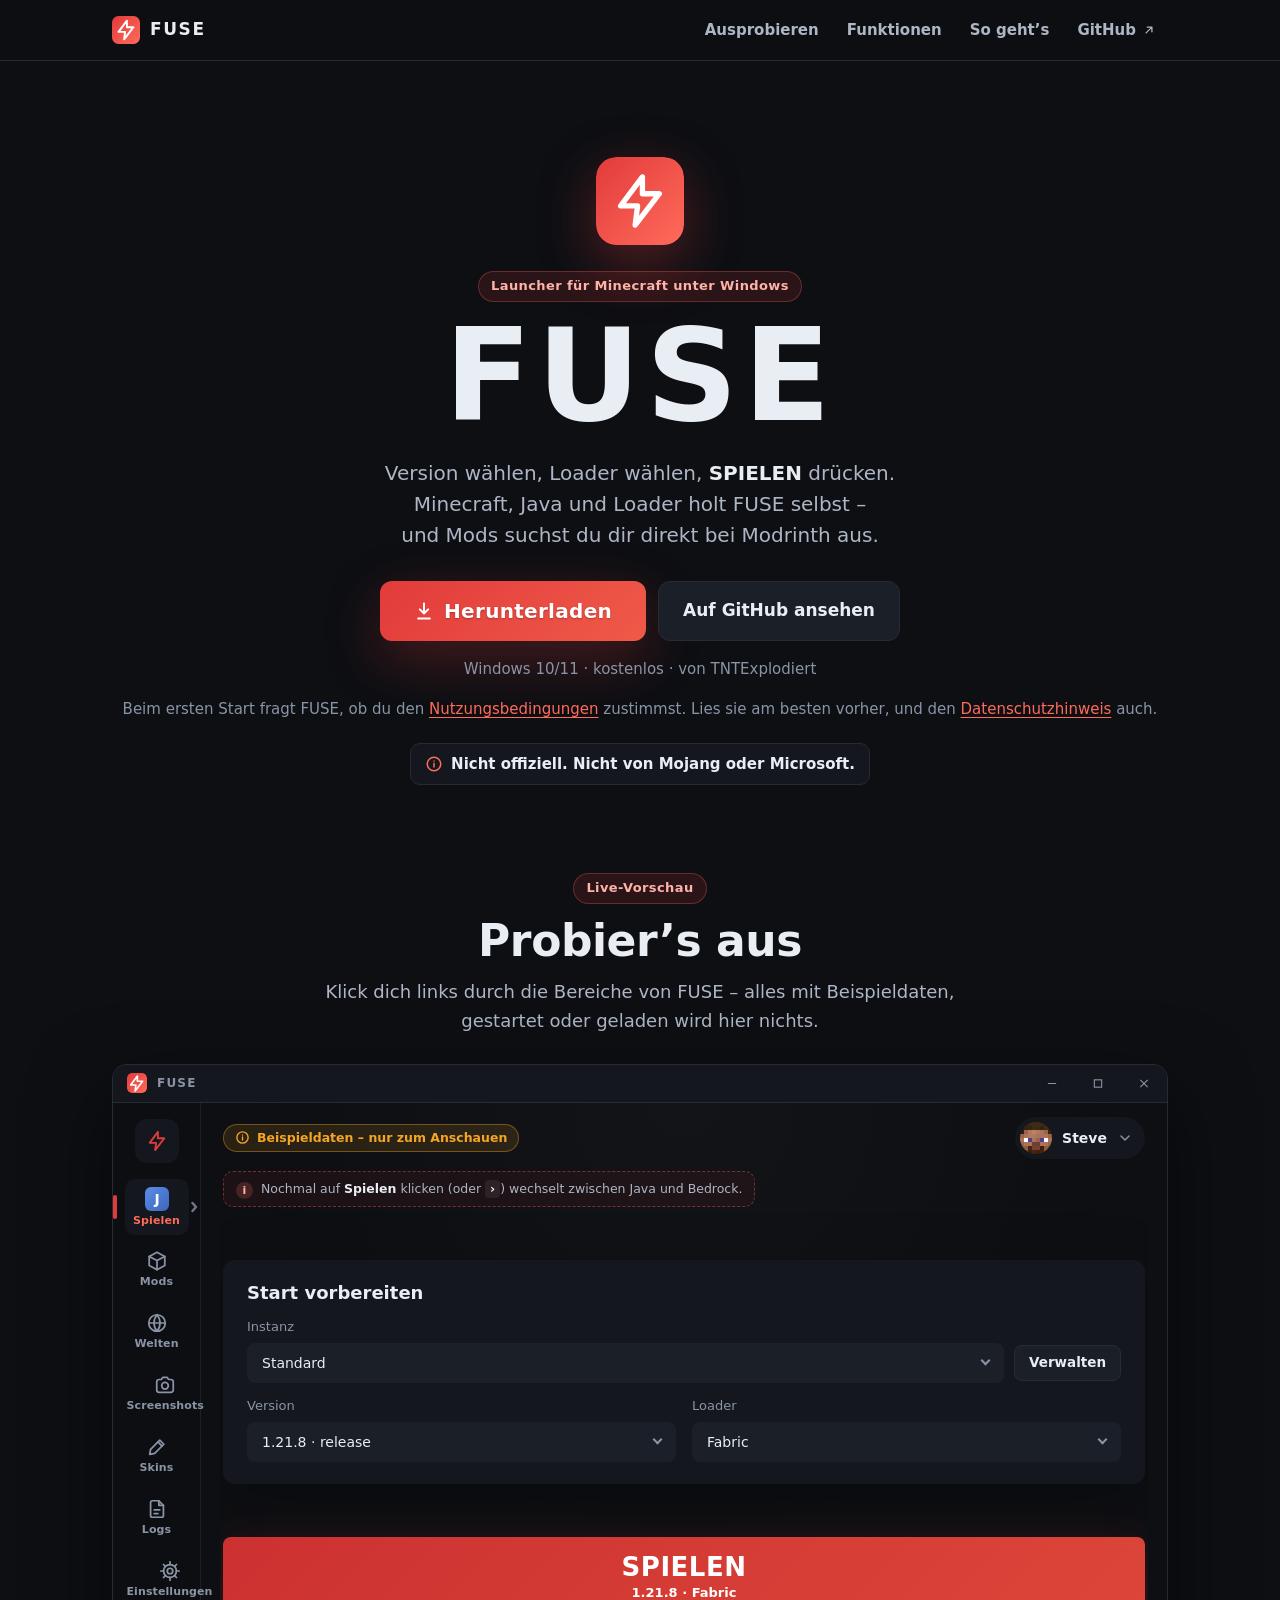
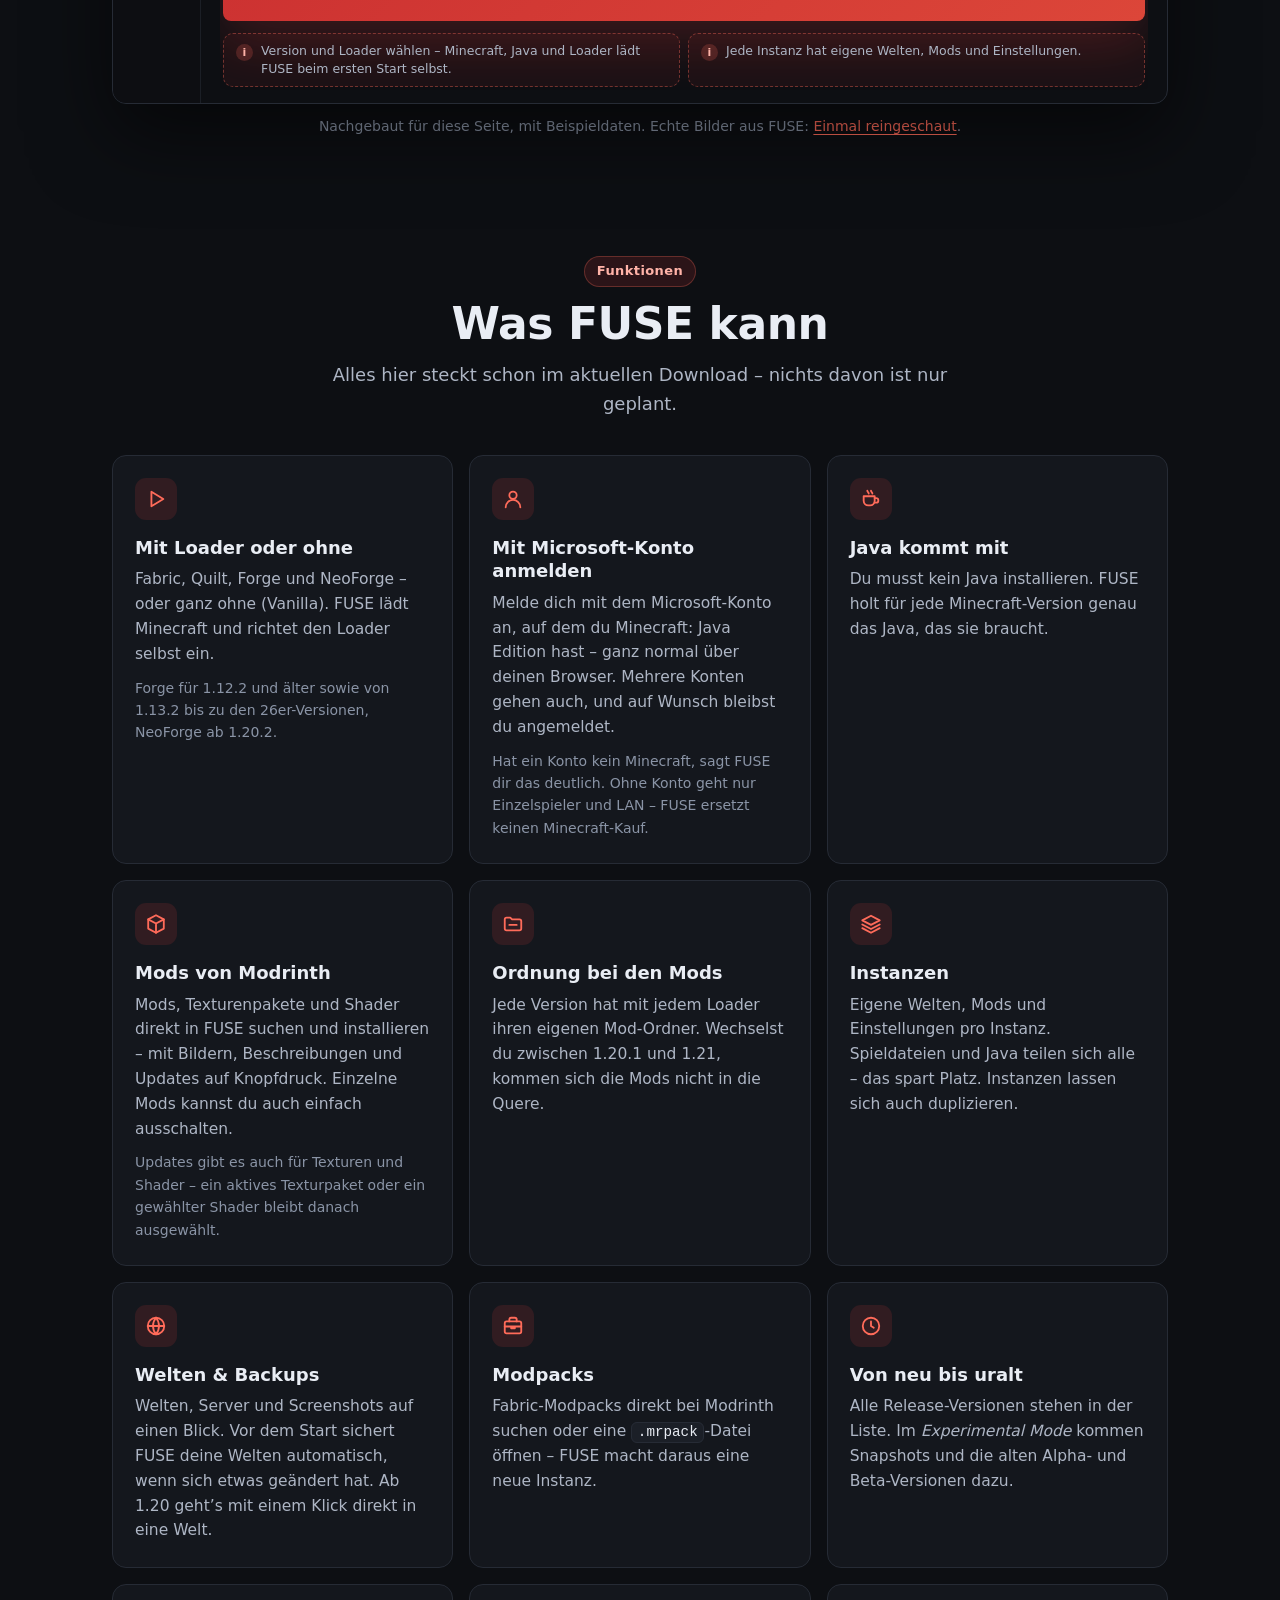
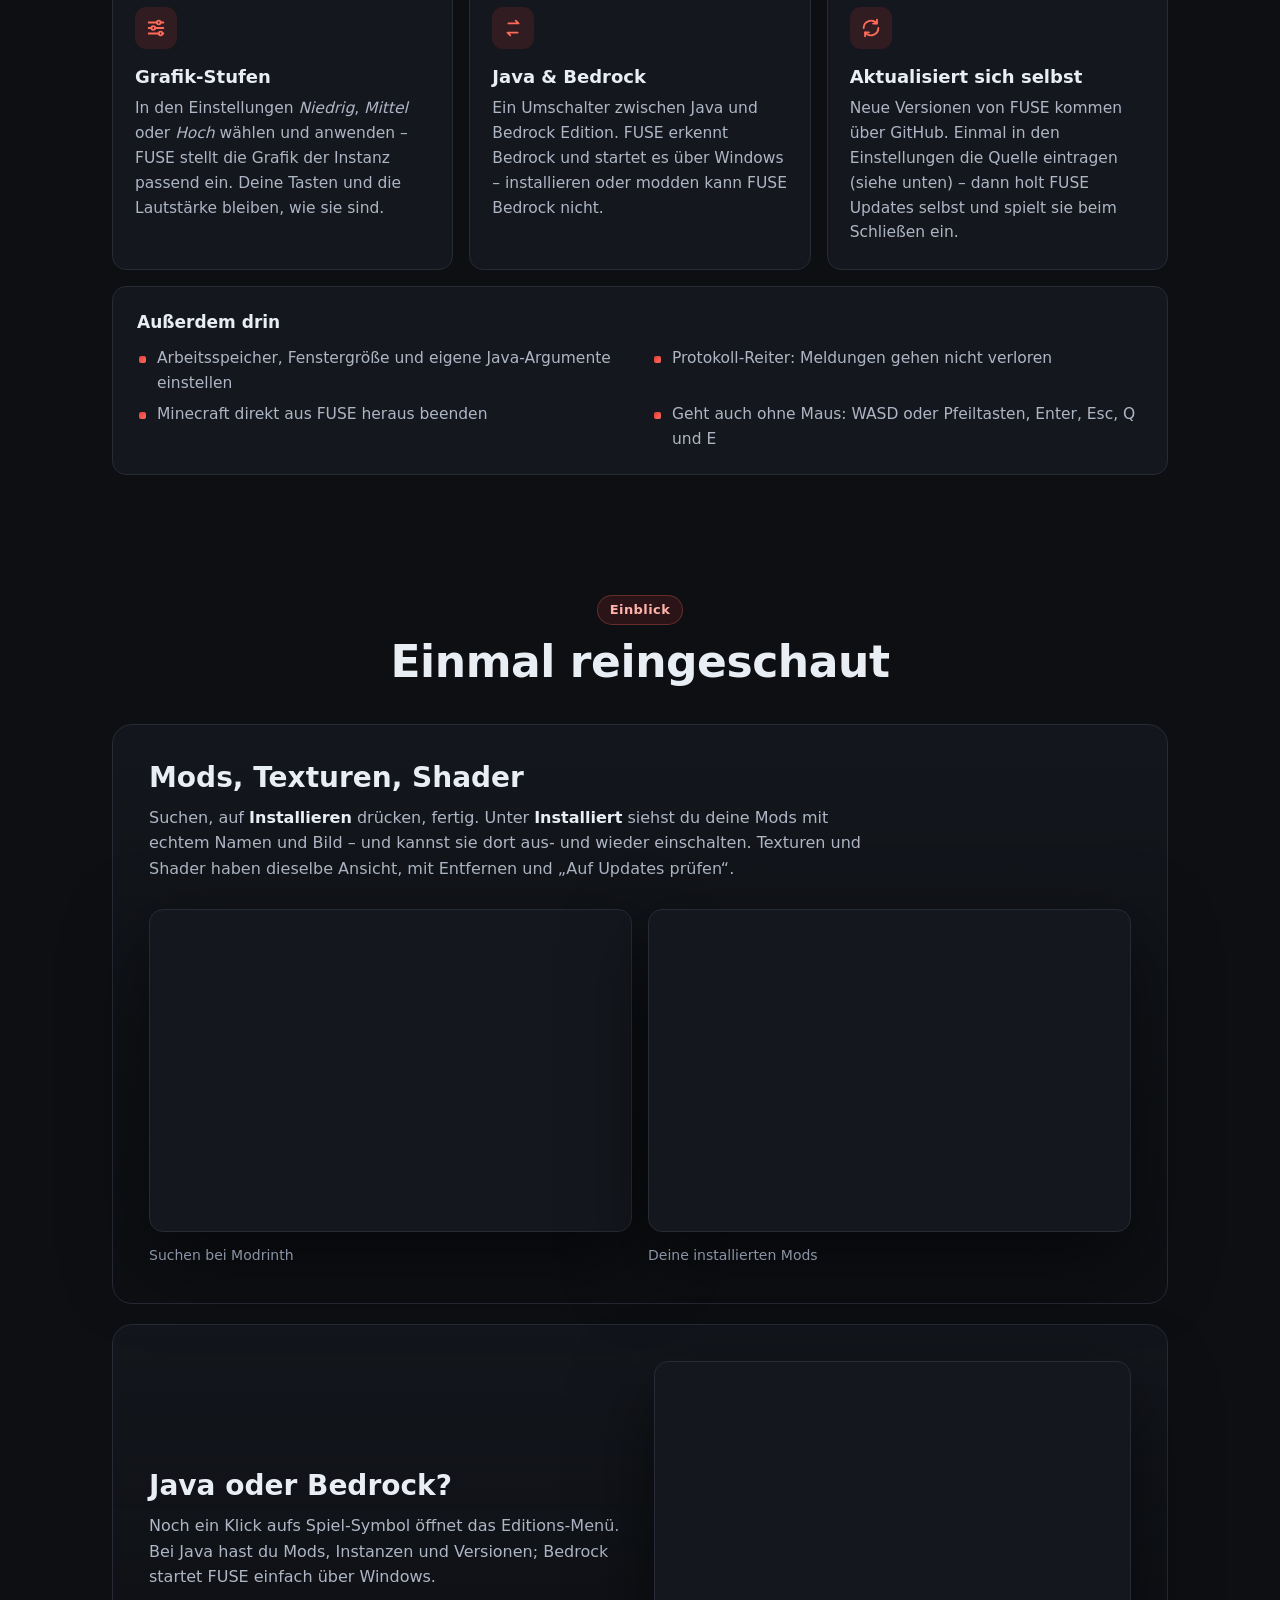
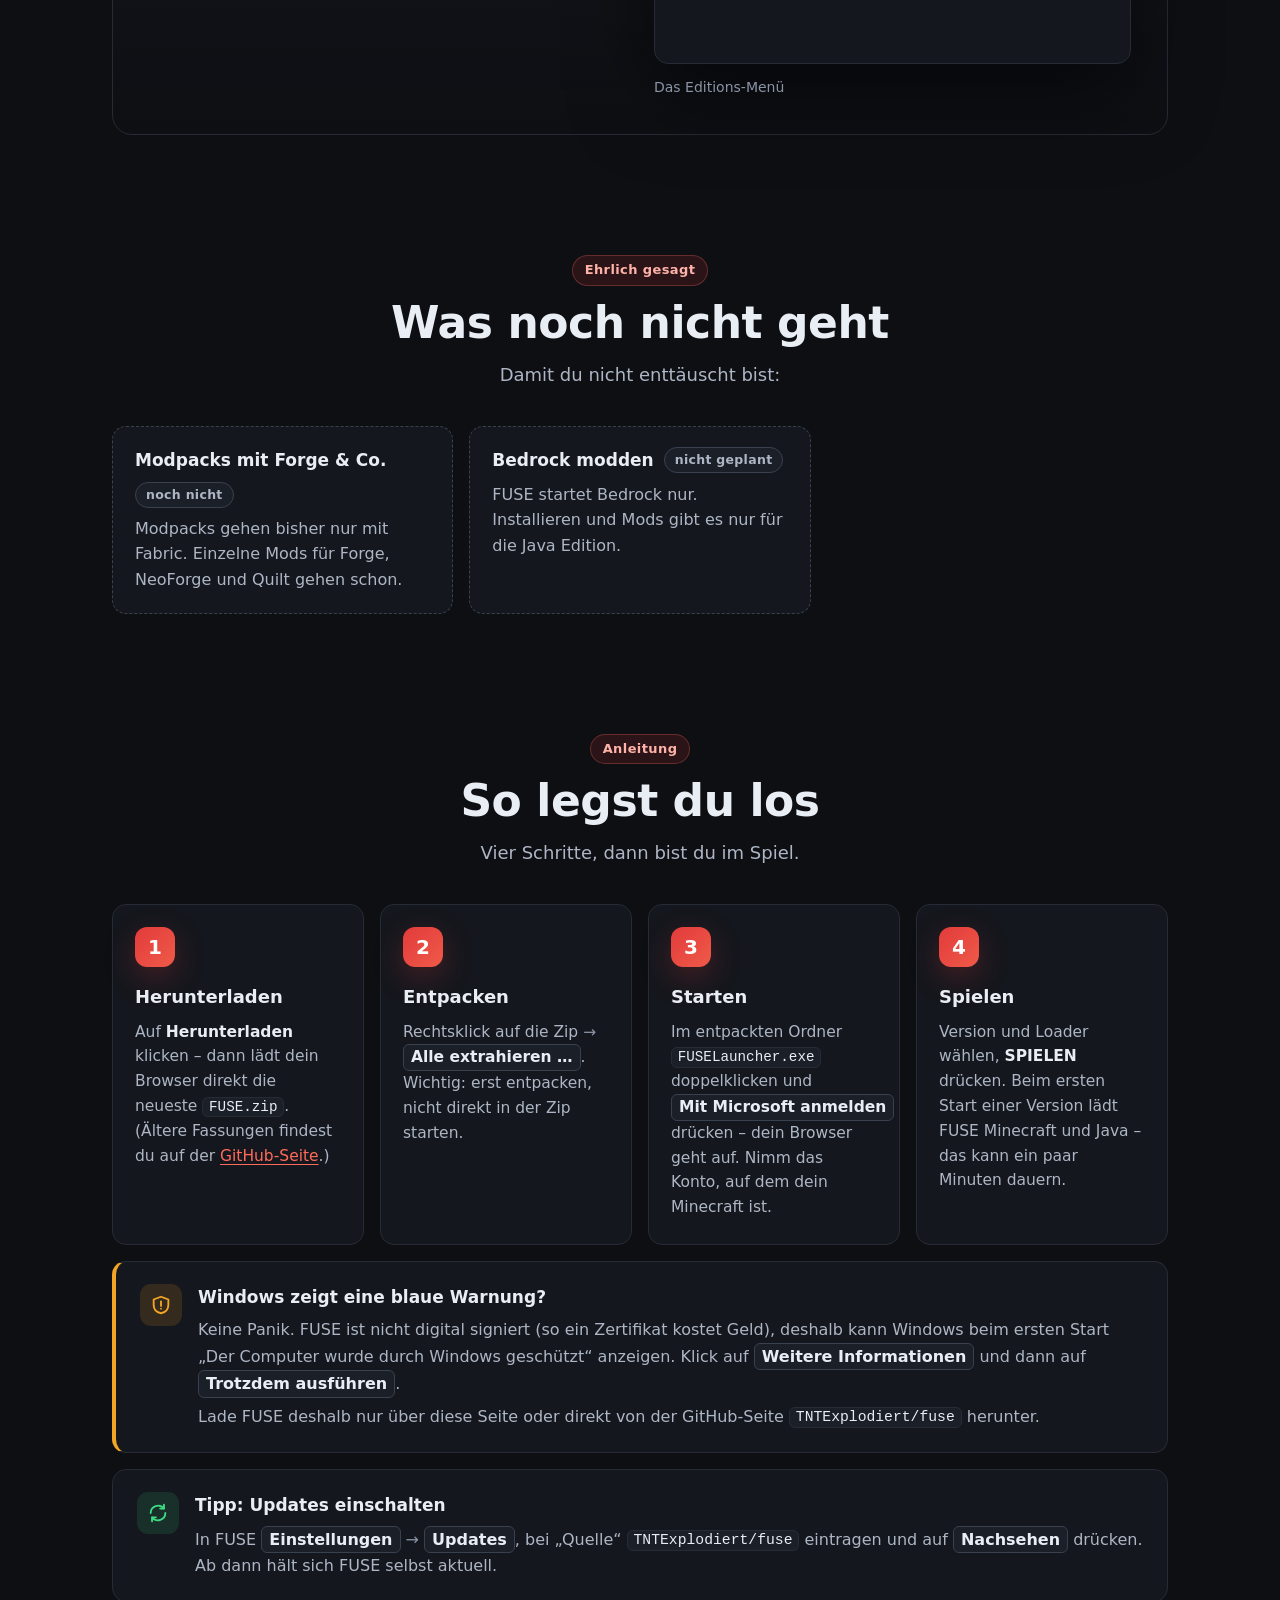
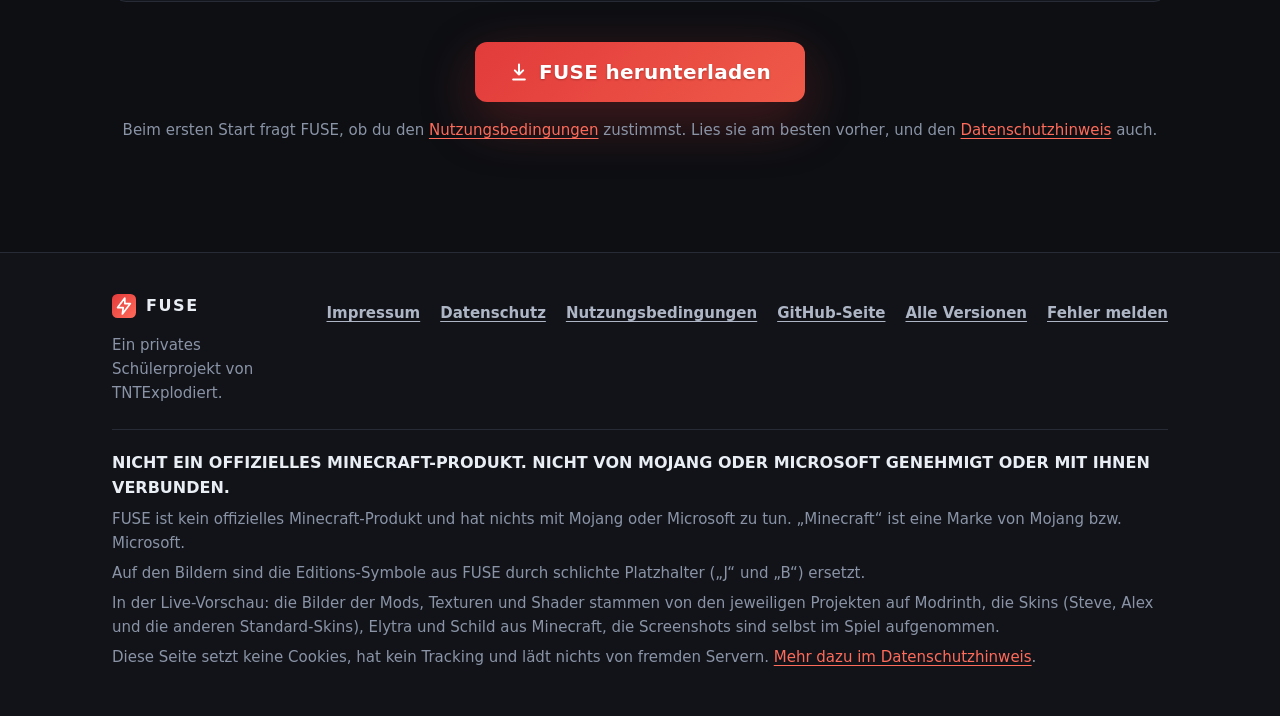
==== commit b9e16c57: "Webseite: Impressum, Datenschutz, Nutzungsbedingungen" ====
--- a/docs/index.html
+++ b/docs/index.html
@@ -8,7 +8,7 @@
   <meta http-equiv="Content-Security-Policy" content="default-src 'self'; img-src 'self'; style-src 'self'; script-src 'self'; object-src 'none'; base-uri 'none'; form-action 'none'">
   <meta name="referrer" content="strict-origin-when-cross-origin">
   <title>FUSE</title>
-  <meta name="description" content="FUSE ist ein kostenloser Minecraft-Launcher für Windows 10/11: Vanilla, Fabric, Quilt, Forge und NeoForge, Mods direkt von Modrinth, Instanzen und eigenes Java. Nicht offiziell. Nicht von Mojang oder Microsoft.">
+  <meta name="description" content="FUSE ist ein kostenloser Launcher für Minecraft unter Windows 10/11: Vanilla, Fabric, Quilt, Forge und NeoForge, Mods direkt von Modrinth, Instanzen und eigenes Java. Nicht offiziell. Nicht von Mojang oder Microsoft.">
   <meta name="author" content="TNTExplodiert">
   <meta name="theme-color" content="#0d0f13">
   <meta name="color-scheme" content="dark">
@@ -16,7 +16,7 @@
   <meta property="og:type" content="website">
   <meta property="og:locale" content="de_DE">
   <meta property="og:site_name" content="FUSE">
-  <meta property="og:title" content="FUSE – Minecraft-Launcher für Windows">
+  <meta property="og:title" content="FUSE – Launcher für Minecraft unter Windows">
   <meta property="og:description" content="Kostenlos für Windows 10/11. Vanilla, Fabric, Quilt, Forge und NeoForge, Mods direkt von Modrinth, Instanzen und eigenes Java. Nicht offiziell. Nicht von Mojang oder Microsoft.">
   <meta property="og:image" content="https://tntexplodiert.github.io/fuse/bilder/og-bild.png">
   <meta property="og:image:width" content="1200">
@@ -59,7 +59,7 @@
 
       <section class="held" aria-labelledby="titel">
         <img class="held-logo" src="icon.svg" width="88" height="88" alt="FUSE-Logo: ein weißer Blitz-Umriss auf rotem Grund">
-        <p class="etikett">Minecraft-Launcher für Windows</p>
+        <p class="etikett">Launcher für Minecraft unter Windows</p>
         <h1 id="titel">FUSE</h1>
         <p class="einleitung">
           Version wählen, Loader wählen, <strong>SPIELEN</strong> drücken.
@@ -74,6 +74,7 @@
           <a class="knopf knopf-zweit" href="https://github.com/TNTExplodiert/fuse">Auf GitHub ansehen</a>
         </div>
         <p class="hinweis-klein">Windows 10/11 · kostenlos · von TNTExplodiert</p>
+        <p class="hinweis-klein hinweis-bedingungen">Beim ersten Start fragt FUSE, ob du den <a href="nutzungsbedingungen.html">Nutzungsbedingungen</a> zustimmst. Lies sie am besten vorher, und den <a href="datenschutz.html">Datenschutzhinweis</a> auch.</p>
         <p class="nicht-offiziell">
           <svg viewBox="0 0 24 24" fill="none" stroke="currentColor" stroke-width="2" stroke-linecap="round" stroke-linejoin="round" aria-hidden="true"><circle cx="12" cy="12" r="9"/><path d="M12 11v5M12 8h.01"/></svg>
           <strong>Nicht offiziell. Nicht von Mojang oder Microsoft.</strong>
@@ -1098,6 +1099,7 @@
             FUSE herunterladen
           </a>
         </div>
+        <p class="hinweis-klein hinweis-bedingungen hinweis-mitte">Beim ersten Start fragt FUSE, ob du den <a href="nutzungsbedingungen.html">Nutzungsbedingungen</a> zustimmst. Lies sie am besten vorher, und den <a href="datenschutz.html">Datenschutzhinweis</a> auch.</p>
       </section>
 
     </div>
@@ -1110,19 +1112,22 @@
           <img src="icon.svg" width="24" height="24" alt="">
           <span>FUSE</span>
         </a>
-        <p class="fuss-wer">Ein Hobbyprojekt von TNTExplodiert.</p>
+        <p class="fuss-wer">Ein privates Schülerprojekt von TNTExplodiert.</p>
       </div>
       <ul class="fuss-links">
+        <li><a href="impressum.html">Impressum</a></li>
+        <li><a href="datenschutz.html">Datenschutz</a></li>
+        <li><a href="nutzungsbedingungen.html">Nutzungsbedingungen</a></li>
         <li><a href="https://github.com/TNTExplodiert/fuse">GitHub-Seite</a></li>
         <li><a href="https://github.com/TNTExplodiert/fuse/releases">Alle Versionen</a></li>
         <li><a href="https://github.com/TNTExplodiert/fuse/issues">Fehler melden</a></li>
       </ul>
       <div class="fuss-hinweis">
-        <p><strong>Nicht offiziell. Nicht von Mojang oder Microsoft.</strong></p>
+        <p><strong>NICHT EIN OFFIZIELLES MINECRAFT-PRODUKT. NICHT VON MOJANG ODER MICROSOFT GENEHMIGT ODER MIT IHNEN VERBUNDEN.</strong></p>
         <p>FUSE ist kein offizielles Minecraft-Produkt und hat nichts mit Mojang oder Microsoft zu tun. „Minecraft“ ist eine Marke von Mojang bzw. Microsoft.</p>
         <p>Auf den Bildern sind die Editions-Symbole aus FUSE durch schlichte Platzhalter („J“ und „B“) ersetzt.</p>
         <p>In der Live-Vorschau: die Bilder der Mods, Texturen und Shader stammen von den jeweiligen Projekten auf Modrinth, die Skins (Steve, Alex und die anderen Standard-Skins), Elytra und Schild aus Minecraft, die Screenshots sind selbst im Spiel aufgenommen.</p>
-        <p>Diese Seite setzt keine Cookies, hat kein Tracking und lädt nichts von fremden Servern.</p>
+        <p>Diese Seite setzt keine Cookies, hat kein Tracking und lädt nichts von fremden Servern. <a href="datenschutz.html">Mehr dazu im Datenschutzhinweis</a>.</p>
       </div>
     </div>
   </footer>
--- a/docs/stil.css
+++ b/docs/stil.css
@@ -2789,3 +2789,32 @@
     display: none;
   }
 }
+
+/* Rechtsseiten (impressum, datenschutz, nutzungsbedingungen) + Hinweis an den Download-Knoepfen */
+.hinweis-mitte { text-align: center; }
+.hinweis-bedingungen a { color: var(--akzent-2); }
+.rechtstext {
+  max-width: 820px;
+  padding-top: 40px;
+  padding-bottom: 64px;
+  line-height: 1.65;
+}
+.rechtstext h1 { font-size: clamp(28px, 4vw, 38px); margin: 8px 0 18px; text-wrap: balance; }
+.rechtstext h2 { font-size: 22px; margin: 34px 0 10px; text-wrap: balance; }
+.rechtstext h2.titel-zweit { font-size: clamp(24px, 3.4vw, 32px); margin-top: 8px; }
+.rechtstext h3 { font-size: 18px; margin: 26px 0 8px; }
+.rechtstext h4 { font-size: 16px; margin: 20px 0 6px; color: var(--text-3); }
+.rechtstext p, .rechtstext li { color: var(--text); }
+.rechtstext p { margin: 0 0 12px; }
+.rechtstext ul, .rechtstext ol { padding-left: 22px; }
+.rechtstext li + li { margin-top: 6px; }
+.rechtstext li > p { margin: 8px 0; }
+.rechtstext li > ul, .rechtstext li > ol { margin: 6px 0; }
+.rechtstext a { color: var(--akzent-2); overflow-wrap: anywhere; }
+.rechtstext code { font-family: var(--mono); font-size: .92em; background: var(--bg-3); padding: 1px 5px; border-radius: 5px; overflow-wrap: anywhere; }
+.rechtstext hr { border: 0; border-top: 1px solid var(--rand); margin: 48px 0; }
+.rechtstext .tabelle { overflow-x: auto; margin: 14px 0; border: 1px solid var(--rand); border-radius: 10px; }
+.rechtstext table { border-collapse: collapse; width: 100%; font-size: 14px; }
+.rechtstext th, .rechtstext td { text-align: left; vertical-align: top; padding: 9px 12px; border-bottom: 1px solid var(--rand); }
+.rechtstext th { background: var(--bg-2); color: var(--text-3); font-weight: 600; }
+.rechtstext tr:last-child td { border-bottom: 0; }
